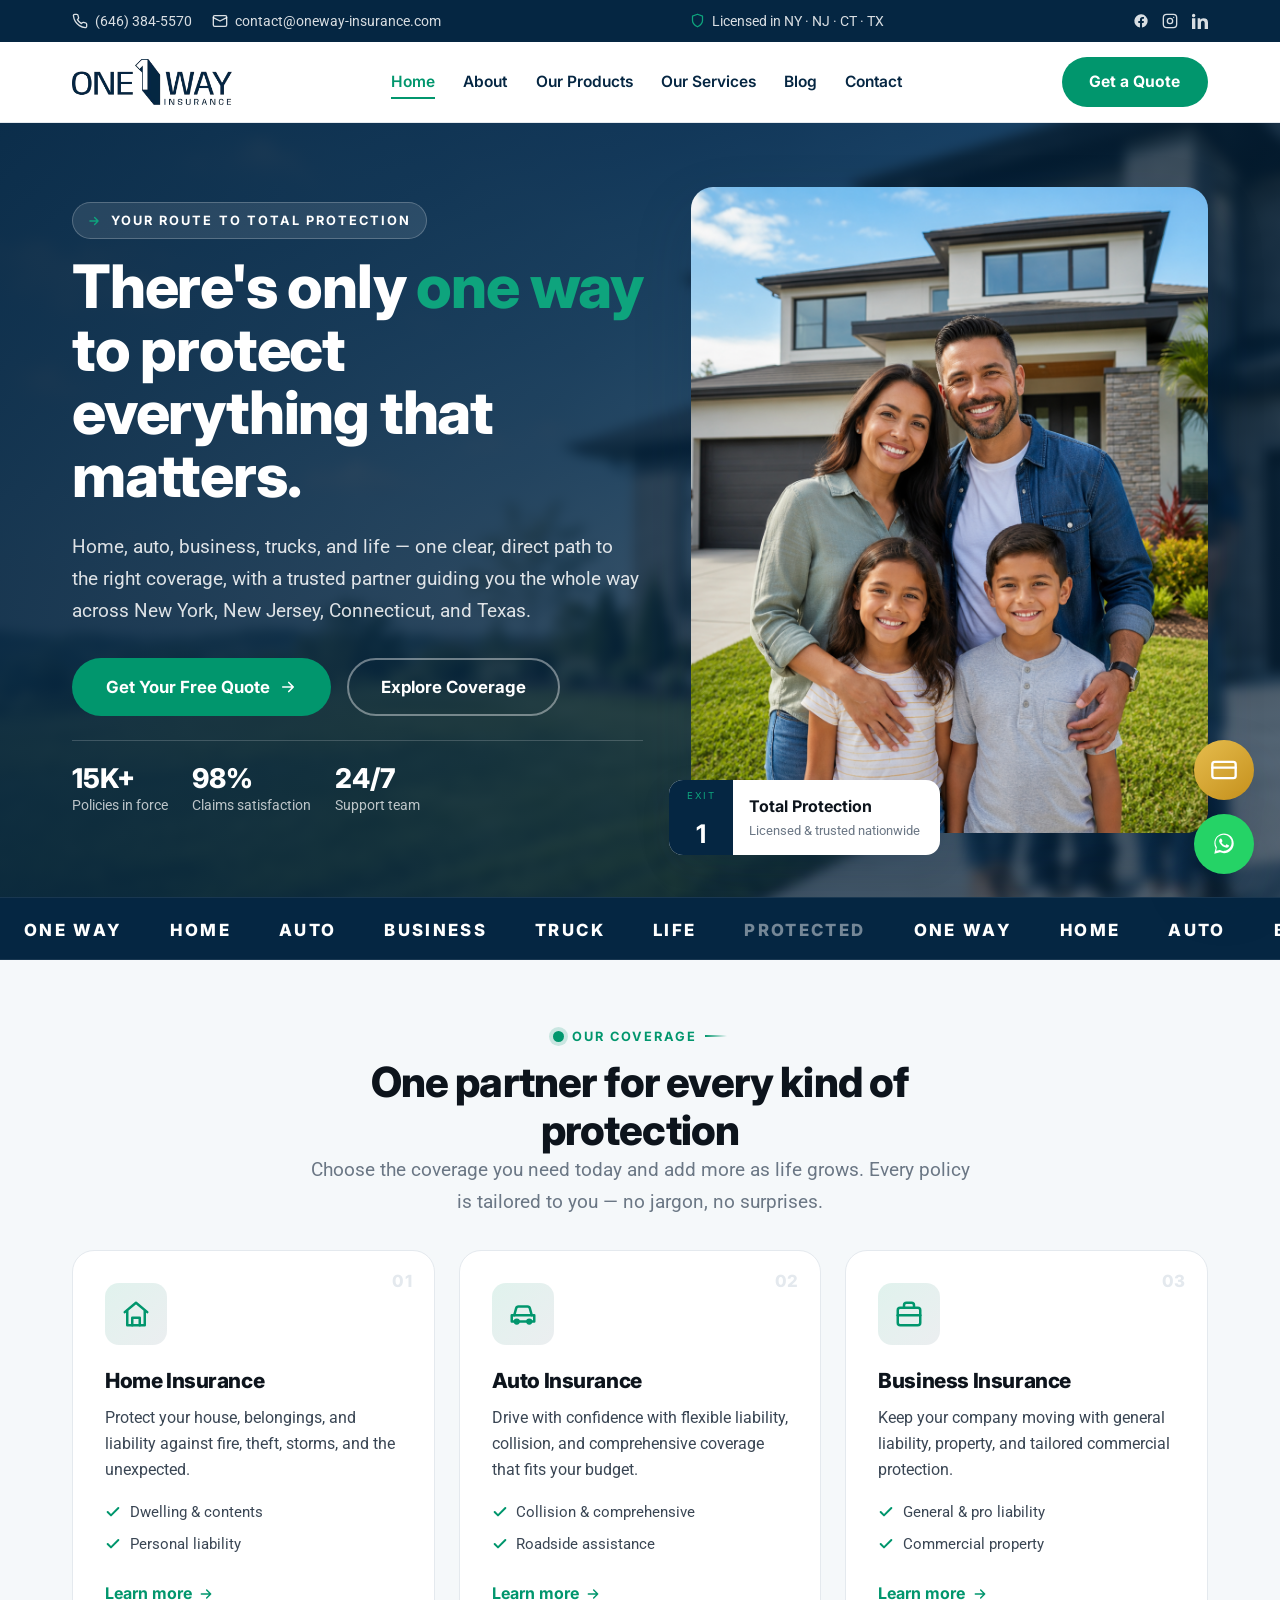
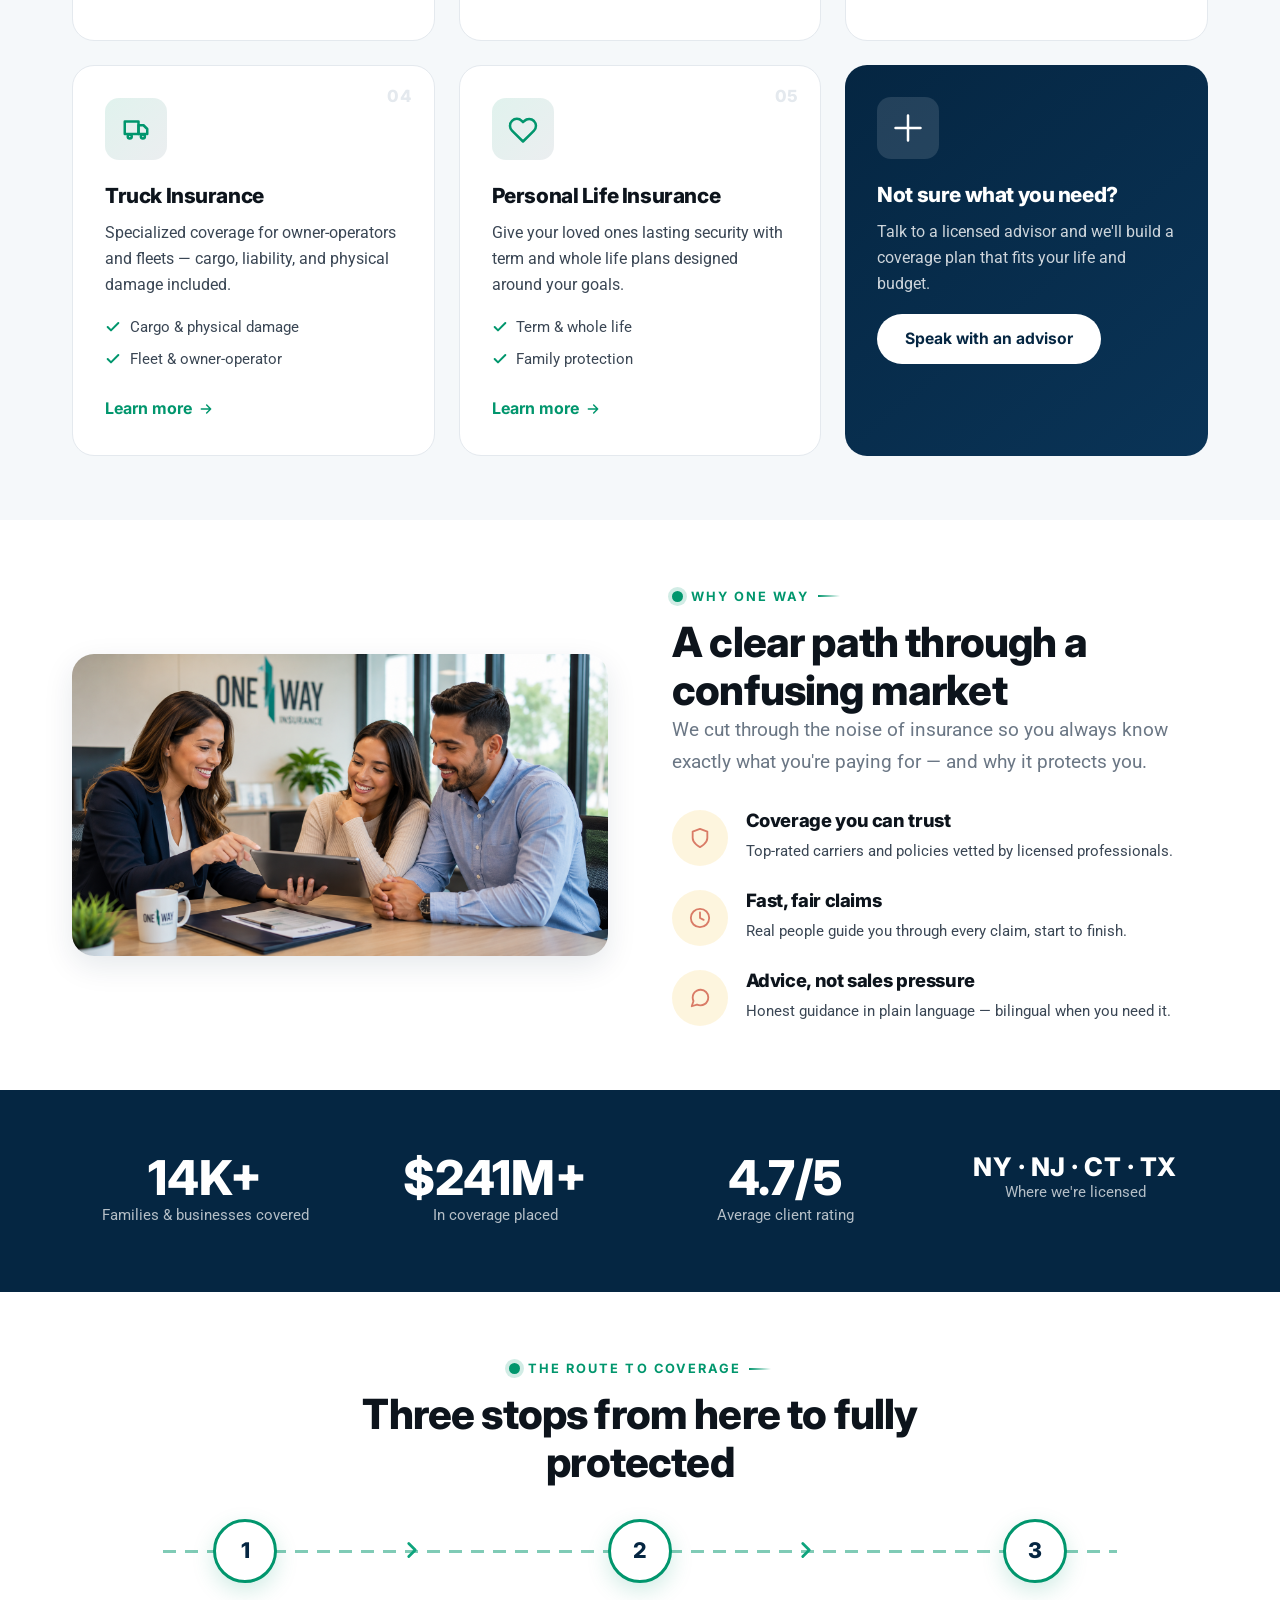
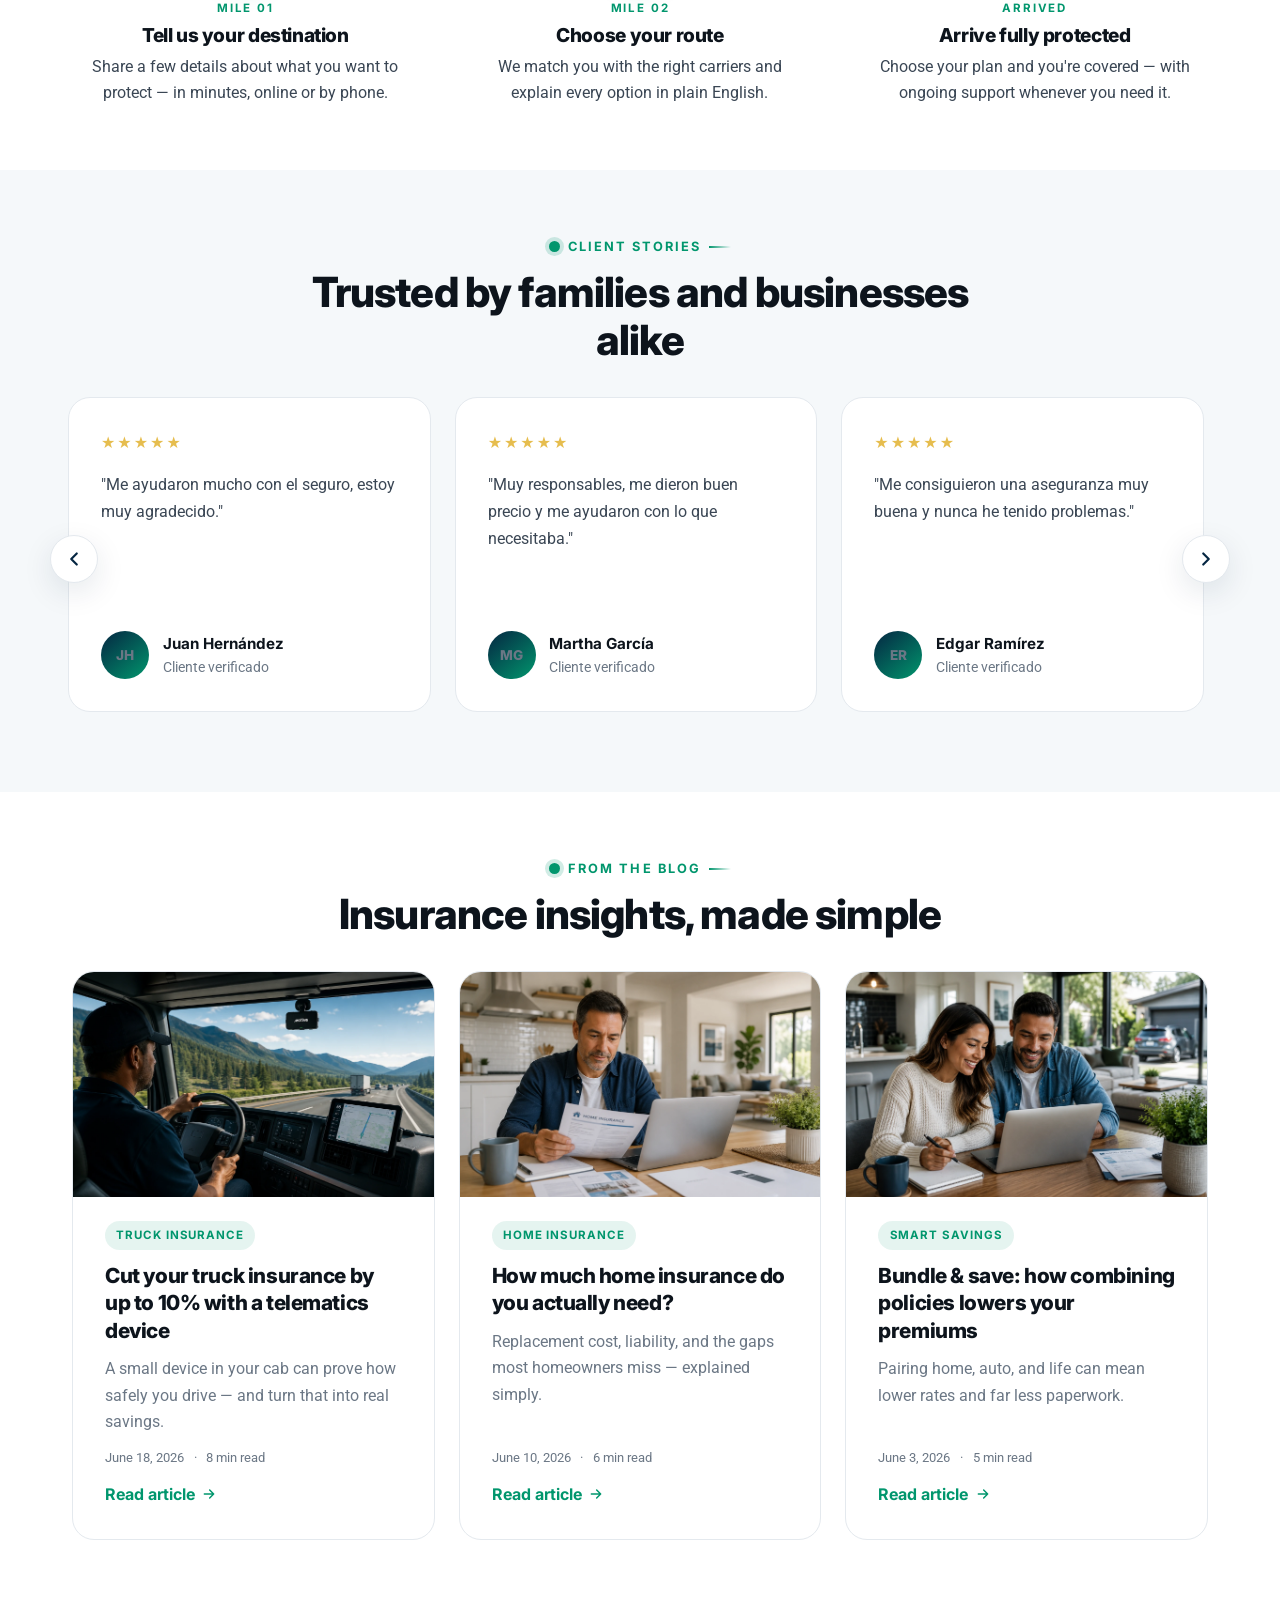
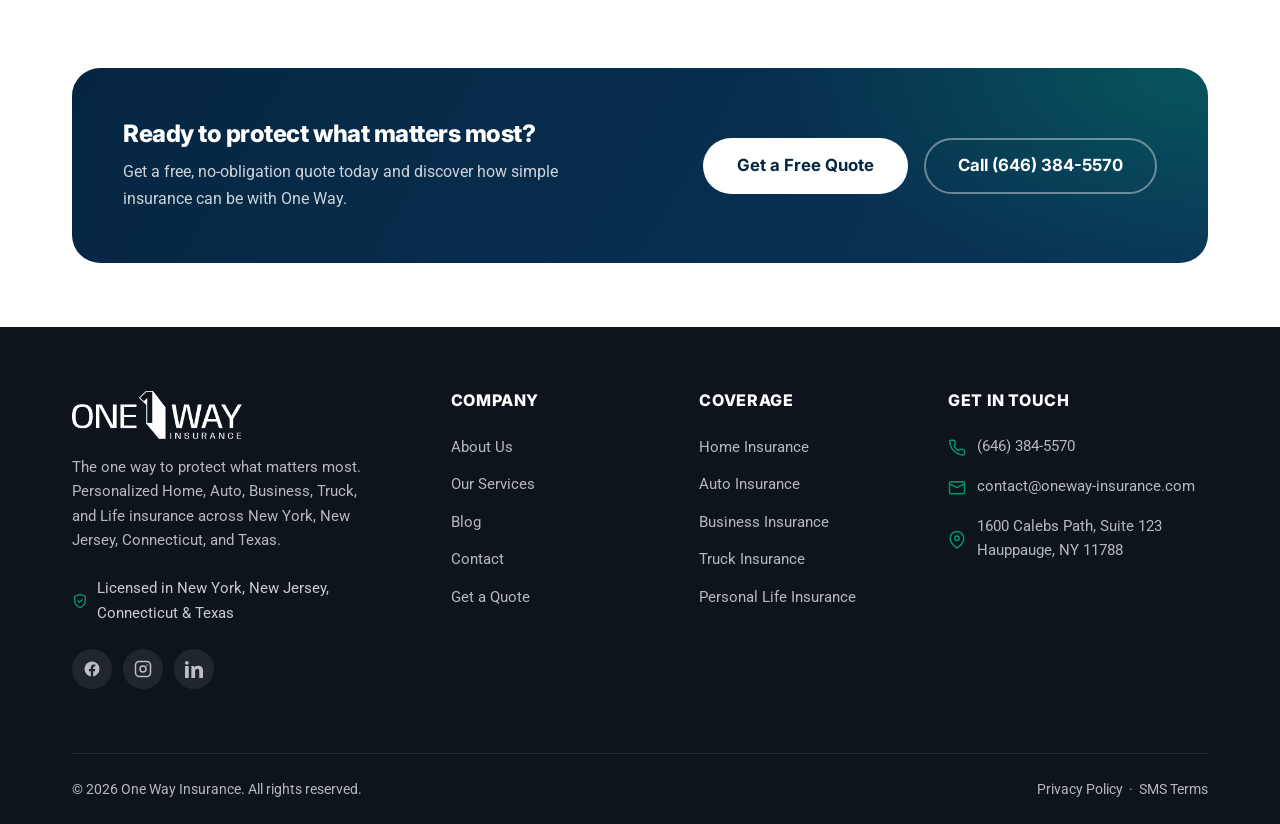
==== index.html @ 3135fb24 "Actualización página principal" ====
<!DOCTYPE html>
<html lang="en">
<head>
  <meta charset="UTF-8" />
  <meta name="viewport" content="width=device-width, initial-scale=1.0" />
  <title>One Way Insurance | Home, Auto, Business, Truck &amp; Life Coverage</title>
  <meta name="description" content="One Way Insurance protects what matters most. Personalized Home, Auto, Business, Truck, and Personal Life Insurance across New York, New Jersey, Connecticut, and Texas. Get your free quote today." />
  <meta name="theme-color" content="#052642" />
  <link rel="canonical" href="https://www.oneway-insurance.com/" />

  <!-- Open Graph -->
  <meta property="og:type" content="website" />
  <meta property="og:title" content="One Way Insurance | Protect What Matters" />
  <meta property="og:description" content="Personalized Home, Auto, Business, Truck, and Personal Life Insurance across New York, New Jersey, Connecticut, and Texas." />
  <meta property="og:image" content="assets/images/og-image.webp" />

  <!-- Favicons -->
  <link rel="icon" href="assets/logos/favicon.ico" sizes="any" />
  <link rel="icon" type="image/png" href="assets/logos/favicon-512.png" />
  <link rel="apple-touch-icon" href="assets/logos/apple-touch-icon.png" />

  <!-- Fonts: Inter (headings) + Roboto (body) per brand manual -->
  <link rel="preconnect" href="https://fonts.googleapis.com" />
  <link rel="preconnect" href="https://fonts.gstatic.com" crossorigin />
  <link href="https://fonts.googleapis.com/css2?family=Inter:wght@400;600;700;800&family=Roboto:wght@400;500;700&display=swap" rel="stylesheet" />

  <link rel="stylesheet" href="css/style.css" />
</head>
<body>
  <a class="skip-link" href="#main">Skip to content</a>

  <!-- ===================== TOP BAR ===================== -->
  <div class="topbar">
    <div class="container topbar__inner">
      <div class="topbar__contact">
        <a href="tel:+16463845570">
          <svg width="16" height="16" viewBox="0 0 24 24" fill="none" stroke="currentColor" stroke-width="2" stroke-linecap="round" stroke-linejoin="round"><path d="M22 16.92v3a2 2 0 0 1-2.18 2 19.79 19.79 0 0 1-8.63-3.07 19.5 19.5 0 0 1-6-6 19.79 19.79 0 0 1-3.07-8.67A2 2 0 0 1 4.11 2h3a2 2 0 0 1 2 1.72c.13.96.36 1.9.7 2.81a2 2 0 0 1-.45 2.11L8.09 9.91a16 16 0 0 0 6 6l1.27-1.27a2 2 0 0 1 2.11-.45c.91.34 1.85.57 2.81.7A2 2 0 0 1 22 16.92z"/></svg>
          (646) 384-5570
        </a>
        <a href="mailto:contact@oneway-insurance.com">
          <svg width="16" height="16" viewBox="0 0 24 24" fill="none" stroke="currentColor" stroke-width="2" stroke-linecap="round" stroke-linejoin="round"><rect x="2" y="4" width="20" height="16" rx="2"/><path d="m22 7-10 5L2 7"/></svg>
          contact@oneway-insurance.com
        </a>
      </div>
      <span class="topbar__states"><svg width="15" height="15" viewBox="0 0 24 24" fill="none" stroke="currentColor" stroke-width="2" stroke-linecap="round" stroke-linejoin="round"><path d="M12 22s8-4 8-10V5l-8-3-8 3v7c0 6 8 10 8 10z"/></svg> Licensed in NY · NJ · CT · TX</span>
        <div class="topbar__social" aria-label="Social media">
        <a href="#" aria-label="Facebook"><svg width="16" height="16" viewBox="0 0 24 24" fill="currentColor"><path d="M22 12a10 10 0 1 0-11.56 9.88v-6.99H7.9V12h2.54V9.8c0-2.5 1.49-3.89 3.78-3.89 1.09 0 2.24.2 2.24.2v2.46h-1.26c-1.24 0-1.63.77-1.63 1.56V12h2.78l-.44 2.89h-2.34v6.99A10 10 0 0 0 22 12z"/></svg></a>
        <a href="#" aria-label="Instagram"><svg width="16" height="16" viewBox="0 0 24 24" fill="none" stroke="currentColor" stroke-width="2"><rect x="2" y="2" width="20" height="20" rx="5"/><circle cx="12" cy="12" r="4"/><circle cx="17.5" cy="6.5" r="1" fill="currentColor" stroke="none"/></svg></a>
        <a href="#" aria-label="LinkedIn"><svg width="16" height="16" viewBox="0 0 24 24" fill="currentColor"><path d="M4.98 3.5A2.5 2.5 0 1 1 0 3.5a2.5 2.5 0 0 1 4.98 0zM0 8h5v16H0V8zm7.5 0h4.78v2.2h.07c.67-1.2 2.3-2.46 4.73-2.46C22 7.74 24 10 24 14.1V24h-5v-8.9c0-2.12-.76-3.57-2.66-3.57-1.45 0-2.31.97-2.69 1.91-.14.34-.17.81-.17 1.28V24h-5V8z"/></svg></a>
      </div>
    </div>
  </div>

  <!-- ===================== HEADER ====================== -->
  <header class="site-header">
    <nav class="container nav" aria-label="Main navigation">
      <a href="index.html" class="brand" aria-label="One Way Insurance — Home">
        <img src="assets/logos/logo.webp" alt="One Way Insurance" width="160" height="46" />
      </a>

      <ul class="nav__menu" id="primary-menu">
        <li><a class="nav__link" href="index.html">Home</a></li>
        <li><a class="nav__link" href="about.html">About</a></li>
        <li><a class="nav__link" href="products.html">Our Products</a></li>
        <li><a class="nav__link" href="services.html">Our Services</a></li>
        <li><a class="nav__link" href="blog.html">Blog</a></li>
        <li><a class="nav__link" href="contact.html">Contact</a></li>
        <li><a class="btn btn--primary" href="contact.html">Get a Quote</a></li>
      </ul>

      <div class="nav__actions">
        <a class="btn btn--primary" href="contact.html">Get a Quote</a>
        <button class="nav-toggle" type="button" aria-label="Open menu" aria-expanded="false" aria-controls="primary-menu">
          <span></span><span></span><span></span>
        </button>
      </div>
    </nav>
  </header>
  <div class="nav-backdrop" hidden></div>

  <main id="main">
    <!-- ===================== HERO ===================== -->
    <section class="hero">
      <div class="container hero__inner">
        <div class="hero__content" data-reveal>
          <span class="routemark">
            <svg width="14" height="14" viewBox="0 0 24 24" fill="none" stroke="currentColor" stroke-width="2.4" stroke-linecap="round" stroke-linejoin="round"><path d="M5 12h14M13 6l6 6-6 6"/></svg>
            Your route to total protection
          </span>
          <h1 class="display hero__title">There's only <span class="text-accent">one way</span> to protect everything that matters.</h1>
          <p class="lead hero__text">Home, auto, business, trucks, and life — one clear, direct path to the right coverage, with a trusted partner guiding you the whole way across New York, New Jersey, Connecticut, and Texas.</p>
          <div class="btn-row">
            <a class="btn btn--primary btn--lg" href="contact.html">Get Your Free Quote
              <svg class="arrow" width="18" height="18" viewBox="0 0 24 24" fill="none" stroke="currentColor" stroke-width="2.2" stroke-linecap="round" stroke-linejoin="round"><path d="M5 12h14M13 6l6 6-6 6"/></svg>
            </a>
            <a class="btn btn--outline-light btn--lg" href="products.html">Explore Coverage</a>
          </div>

          <div class="hero__trust">
            <div class="hero__stat"><strong>15K+</strong><span>Policies in force</span></div>
            <div class="hero__stat"><strong>98%</strong><span>Claims satisfaction</span></div>
            <div class="hero__stat"><strong>24/7</strong><span>Support team</span></div>
          </div>
        </div>

        <div class="hero__media" data-reveal data-reveal-delay="2">
          <img src="assets/images/hero-home.webp" alt="A protected family enjoying peace of mind with One Way Insurance" width="1000" height="1250" />
          <div class="hero__signpost">
            <div class="exit"><small>EXIT</small><b>1</b></div>
            <div class="dest"><strong>Total Protection</strong><span>Licensed &amp; trusted nationwide</span></div>
          </div>
        </div>
      </div>
    </section>

    <!-- ===================== DIRECTIONAL ROUTE STRIP ===================== -->
    <section class="routestrip" aria-label="Coverage offered">
      <div class="routestrip__track">
        <span class="routestrip__item">
          <span class="sep"><svg width="16" height="16" viewBox="0 0 24 24" fill="none" stroke="currentColor" stroke-width="2.6" stroke-linecap="round" stroke-linejoin="round"><path d="M5 12h14M13 6l6 6-6 6"/></svg></span> One Way
          <span class="sep"><svg width="16" height="16" viewBox="0 0 24 24" fill="none" stroke="currentColor" stroke-width="2.6" stroke-linecap="round" stroke-linejoin="round"><path d="M5 12h14M13 6l6 6-6 6"/></svg></span> Home
          <span class="sep"><svg width="16" height="16" viewBox="0 0 24 24" fill="none" stroke="currentColor" stroke-width="2.6" stroke-linecap="round" stroke-linejoin="round"><path d="M5 12h14M13 6l6 6-6 6"/></svg></span> Auto
          <span class="sep"><svg width="16" height="16" viewBox="0 0 24 24" fill="none" stroke="currentColor" stroke-width="2.6" stroke-linecap="round" stroke-linejoin="round"><path d="M5 12h14M13 6l6 6-6 6"/></svg></span> Business
          <span class="sep"><svg width="16" height="16" viewBox="0 0 24 24" fill="none" stroke="currentColor" stroke-width="2.6" stroke-linecap="round" stroke-linejoin="round"><path d="M5 12h14M13 6l6 6-6 6"/></svg></span> Truck
          <span class="sep"><svg width="16" height="16" viewBox="0 0 24 24" fill="none" stroke="currentColor" stroke-width="2.6" stroke-linecap="round" stroke-linejoin="round"><path d="M5 12h14M13 6l6 6-6 6"/></svg></span> Life
          <span class="sep"><svg width="16" height="16" viewBox="0 0 24 24" fill="none" stroke="currentColor" stroke-width="2.6" stroke-linecap="round" stroke-linejoin="round"><path d="M5 12h14M13 6l6 6-6 6"/></svg></span> <span class="muted">Protected</span>
        </span>
        <span class="routestrip__item" aria-hidden="true">
          <span class="sep"><svg width="16" height="16" viewBox="0 0 24 24" fill="none" stroke="currentColor" stroke-width="2.6" stroke-linecap="round" stroke-linejoin="round"><path d="M5 12h14M13 6l6 6-6 6"/></svg></span> One Way
          <span class="sep"><svg width="16" height="16" viewBox="0 0 24 24" fill="none" stroke="currentColor" stroke-width="2.6" stroke-linecap="round" stroke-linejoin="round"><path d="M5 12h14M13 6l6 6-6 6"/></svg></span> Home
          <span class="sep"><svg width="16" height="16" viewBox="0 0 24 24" fill="none" stroke="currentColor" stroke-width="2.6" stroke-linecap="round" stroke-linejoin="round"><path d="M5 12h14M13 6l6 6-6 6"/></svg></span> Auto
          <span class="sep"><svg width="16" height="16" viewBox="0 0 24 24" fill="none" stroke="currentColor" stroke-width="2.6" stroke-linecap="round" stroke-linejoin="round"><path d="M5 12h14M13 6l6 6-6 6"/></svg></span> Business
          <span class="sep"><svg width="16" height="16" viewBox="0 0 24 24" fill="none" stroke="currentColor" stroke-width="2.6" stroke-linecap="round" stroke-linejoin="round"><path d="M5 12h14M13 6l6 6-6 6"/></svg></span> Truck
          <span class="sep"><svg width="16" height="16" viewBox="0 0 24 24" fill="none" stroke="currentColor" stroke-width="2.6" stroke-linecap="round" stroke-linejoin="round"><path d="M5 12h14M13 6l6 6-6 6"/></svg></span> Life
          <span class="sep"><svg width="16" height="16" viewBox="0 0 24 24" fill="none" stroke="currentColor" stroke-width="2.6" stroke-linecap="round" stroke-linejoin="round"><path d="M5 12h14M13 6l6 6-6 6"/></svg></span> <span class="muted">Protected</span>
        </span>
      </div>
    </section>

    <!-- ===================== PRODUCTS ===================== -->
    <section class="section section--surface" id="products">
      <div class="container">
        <div class="section-head" data-reveal>
          <span class="eyebrow">Our Coverage</span>
          <h2 class="h-section">One partner for every kind of protection</h2>
          <p class="lead">Choose the coverage you need today and add more as life grows. Every policy is tailored to you — no jargon, no surprises.</p>
        </div>

        <div class="grid grid-3">
          <!-- Home -->
          <article class="card product-card" data-reveal>
            <span class="card__icon">
              <svg width="30" height="30" viewBox="0 0 24 24" fill="none" stroke="currentColor" stroke-width="2" stroke-linecap="round" stroke-linejoin="round"><path d="M3 10.5 12 3l9 7.5"/><path d="M5 9.5V21h14V9.5"/><path d="M9 21v-6h6v6"/></svg>
            </span>
            <h3>Home Insurance</h3>
            <p>Protect your house, belongings, and liability against fire, theft, storms, and the unexpected.</p>
            <ul class="card__list">
              <li><svg width="16" height="16" viewBox="0 0 24 24" fill="none" stroke="currentColor" stroke-width="3" stroke-linecap="round" stroke-linejoin="round"><path d="M20 6 9 17l-5-5"/></svg> Dwelling &amp; contents</li>
              <li><svg width="16" height="16" viewBox="0 0 24 24" fill="none" stroke="currentColor" stroke-width="3" stroke-linecap="round" stroke-linejoin="round"><path d="M20 6 9 17l-5-5"/></svg> Personal liability</li>
            </ul>
            <a class="link-arrow" href="products.html#home">Learn more <svg class="arrow" width="16" height="16" viewBox="0 0 24 24" fill="none" stroke="currentColor" stroke-width="2.2" stroke-linecap="round" stroke-linejoin="round"><path d="M5 12h14M13 6l6 6-6 6"/></svg></a>
          </article>

          <!-- Auto -->
          <article class="card product-card" data-reveal data-reveal-delay="1">
            <span class="card__icon">
              <svg width="30" height="30" viewBox="0 0 24 24" fill="none" stroke="currentColor" stroke-width="2" stroke-linecap="round" stroke-linejoin="round"><path d="M5 13 6.5 7.5A2 2 0 0 1 8.4 6h7.2a2 2 0 0 1 1.9 1.5L19 13"/><path d="M3 13h18v5H3z"/><circle cx="7" cy="18" r="1.5"/><circle cx="17" cy="18" r="1.5"/></svg>
            </span>
            <h3>Auto Insurance</h3>
            <p>Drive with confidence with flexible liability, collision, and comprehensive coverage that fits your budget.</p>
            <ul class="card__list">
              <li><svg width="16" height="16" viewBox="0 0 24 24" fill="none" stroke="currentColor" stroke-width="3" stroke-linecap="round" stroke-linejoin="round"><path d="M20 6 9 17l-5-5"/></svg> Collision &amp; comprehensive</li>
              <li><svg width="16" height="16" viewBox="0 0 24 24" fill="none" stroke="currentColor" stroke-width="3" stroke-linecap="round" stroke-linejoin="round"><path d="M20 6 9 17l-5-5"/></svg> Roadside assistance</li>
            </ul>
            <a class="link-arrow" href="products.html#auto">Learn more <svg class="arrow" width="16" height="16" viewBox="0 0 24 24" fill="none" stroke="currentColor" stroke-width="2.2" stroke-linecap="round" stroke-linejoin="round"><path d="M5 12h14M13 6l6 6-6 6"/></svg></a>
          </article>

          <!-- Business -->
          <article class="card product-card" data-reveal data-reveal-delay="2">
            <span class="card__icon">
              <svg width="30" height="30" viewBox="0 0 24 24" fill="none" stroke="currentColor" stroke-width="2" stroke-linecap="round" stroke-linejoin="round"><rect x="3" y="7" width="18" height="14" rx="2"/><path d="M8 7V5a2 2 0 0 1 2-2h4a2 2 0 0 1 2 2v2"/><path d="M3 13h18"/></svg>
            </span>
            <h3>Business Insurance</h3>
            <p>Keep your company moving with general liability, property, and tailored commercial protection.</p>
            <ul class="card__list">
              <li><svg width="16" height="16" viewBox="0 0 24 24" fill="none" stroke="currentColor" stroke-width="3" stroke-linecap="round" stroke-linejoin="round"><path d="M20 6 9 17l-5-5"/></svg> General &amp; pro liability</li>
              <li><svg width="16" height="16" viewBox="0 0 24 24" fill="none" stroke="currentColor" stroke-width="3" stroke-linecap="round" stroke-linejoin="round"><path d="M20 6 9 17l-5-5"/></svg> Commercial property</li>
            </ul>
            <a class="link-arrow" href="products.html#business">Learn more <svg class="arrow" width="16" height="16" viewBox="0 0 24 24" fill="none" stroke="currentColor" stroke-width="2.2" stroke-linecap="round" stroke-linejoin="round"><path d="M5 12h14M13 6l6 6-6 6"/></svg></a>
          </article>

          <!-- Truck -->
          <article class="card product-card" data-reveal>
            <span class="card__icon">
              <svg width="30" height="30" viewBox="0 0 24 24" fill="none" stroke="currentColor" stroke-width="2" stroke-linecap="round" stroke-linejoin="round"><path d="M3 6h11v10H3z"/><path d="M14 9h4l3 3v4h-7z"/><circle cx="7" cy="18" r="1.6"/><circle cx="17.5" cy="18" r="1.6"/></svg>
            </span>
            <h3>Truck Insurance</h3>
            <p>Specialized coverage for owner-operators and fleets — cargo, liability, and physical damage included.</p>
            <ul class="card__list">
              <li><svg width="16" height="16" viewBox="0 0 24 24" fill="none" stroke="currentColor" stroke-width="3" stroke-linecap="round" stroke-linejoin="round"><path d="M20 6 9 17l-5-5"/></svg> Cargo &amp; physical damage</li>
              <li><svg width="16" height="16" viewBox="0 0 24 24" fill="none" stroke="currentColor" stroke-width="3" stroke-linecap="round" stroke-linejoin="round"><path d="M20 6 9 17l-5-5"/></svg> Fleet &amp; owner-operator</li>
            </ul>
            <a class="link-arrow" href="products.html#truck">Learn more <svg class="arrow" width="16" height="16" viewBox="0 0 24 24" fill="none" stroke="currentColor" stroke-width="2.2" stroke-linecap="round" stroke-linejoin="round"><path d="M5 12h14M13 6l6 6-6 6"/></svg></a>
          </article>

          <!-- Life -->
          <article class="card product-card" data-reveal data-reveal-delay="1">
            <span class="card__icon">
              <svg width="30" height="30" viewBox="0 0 24 24" fill="none" stroke="currentColor" stroke-width="2" stroke-linecap="round" stroke-linejoin="round"><path d="M20.8 5.6a5.5 5.5 0 0 0-7.8 0L12 6.5l-1-1a5.5 5.5 0 0 0-7.8 7.8l1 1L12 22l7.8-7.7 1-1a5.5 5.5 0 0 0 0-7.7z"/></svg>
            </span>
            <h3>Personal Life Insurance</h3>
            <p>Give your loved ones lasting security with term and whole life plans designed around your goals.</p>
            <ul class="card__list">
              <li><svg width="16" height="16" viewBox="0 0 24 24" fill="none" stroke="currentColor" stroke-width="3" stroke-linecap="round" stroke-linejoin="round"><path d="M20 6 9 17l-5-5"/></svg> Term &amp; whole life</li>
              <li><svg width="16" height="16" viewBox="0 0 24 24" fill="none" stroke="currentColor" stroke-width="3" stroke-linecap="round" stroke-linejoin="round"><path d="M20 6 9 17l-5-5"/></svg> Family protection</li>
            </ul>
            <a class="link-arrow" href="products.html#life">Learn more <svg class="arrow" width="16" height="16" viewBox="0 0 24 24" fill="none" stroke="currentColor" stroke-width="2.2" stroke-linecap="round" stroke-linejoin="round"><path d="M5 12h14M13 6l6 6-6 6"/></svg></a>
          </article>

          <!-- CTA card -->
          <article class="card product-card is-cta" data-reveal data-reveal-delay="2" style="background:linear-gradient(140deg,var(--c-prussian),var(--c-prussian-700));border:none;color:#fff;">
            <span class="card__icon" style="background:rgba(255,255,255,.12);color:#fff;">
              <svg width="30" height="30" viewBox="0 0 24 24" fill="none" stroke="currentColor" stroke-width="2" stroke-linecap="round" stroke-linejoin="round"><path d="M12 2v20M2 12h20"/></svg>
            </span>
            <h3 style="color:#fff;">Not sure what you need?</h3>
            <p style="color:rgba(255,255,255,.8);">Talk to a licensed advisor and we'll build a coverage plan that fits your life and budget.</p>
            <a class="btn btn--sun" href="contact.html">Speak with an advisor</a>
          </article>
        </div>
      </div>
    </section>

    <!-- ===================== WHY CHOOSE US ===================== -->
    <section class="section">
      <div class="container">
        <div class="media-text">
          <div class="media-text__media" data-reveal>
            <img src="assets/images/about-values.webp" alt="One Way Insurance advisor helping a client" width="1100" height="850" />
          </div>
          <div class="media-text__content" data-reveal data-reveal-delay="1">
            <span class="eyebrow">Why One Way</span>
            <h2 class="h-section">A clear path through a confusing market</h2>
            <p class="lead" style="margin-bottom:2rem;">We cut through the noise of insurance so you always know exactly what you're paying for — and why it protects you.</p>

            <div class="value-list">
              <div class="feature">
                <span class="icon-circle"><svg width="22" height="22" viewBox="0 0 24 24" fill="none" stroke="currentColor" stroke-width="2" stroke-linecap="round" stroke-linejoin="round"><path d="M12 22s8-4 8-10V5l-8-3-8 3v7c0 6 8 10 8 10z"/></svg></span>
                <div><h3>Coverage you can trust</h3><p>Top-rated carriers and policies vetted by licensed professionals.</p></div>
              </div>
              <div class="feature">
                <span class="icon-circle"><svg width="22" height="22" viewBox="0 0 24 24" fill="none" stroke="currentColor" stroke-width="2" stroke-linecap="round" stroke-linejoin="round"><circle cx="12" cy="12" r="10"/><path d="M12 6v6l4 2"/></svg></span>
                <div><h3>Fast, fair claims</h3><p>Real people guide you through every claim, start to finish.</p></div>
              </div>
              <div class="feature">
                <span class="icon-circle"><svg width="22" height="22" viewBox="0 0 24 24" fill="none" stroke="currentColor" stroke-width="2" stroke-linecap="round" stroke-linejoin="round"><path d="M21 11.5a8.38 8.38 0 0 1-.9 3.8 8.5 8.5 0 0 1-7.6 4.7 8.38 8.38 0 0 1-3.8-.9L3 21l1.9-5.7a8.38 8.38 0 0 1-.9-3.8 8.5 8.5 0 0 1 4.7-7.6 8.38 8.38 0 0 1 3.8-.9h.5a8.48 8.48 0 0 1 8 8v.5z"/></svg></span>
                <div><h3>Advice, not sales pressure</h3><p>Honest guidance in plain language — bilingual when you need it.</p></div>
              </div>
            </div>
          </div>
        </div>
      </div>
    </section>

    <!-- ===================== STATS ===================== -->
    <section class="section section--ink">
      <div class="container">
        <div class="grid grid-4">
          <div class="stat-block" data-reveal><strong>15K+</strong><span>Families &amp; businesses covered</span></div>
          <div class="stat-block" data-reveal data-reveal-delay="1"><strong>$250M+</strong><span>In coverage placed</span></div>
          <div class="stat-block" data-reveal data-reveal-delay="2"><strong>4.9/5</strong><span>Average client rating</span></div>
          <div class="stat-block stat-block--states" data-reveal data-reveal-delay="3"><strong>NY · NJ · CT · TX</strong><span>Where we're licensed</span></div>
        </div>
      </div>
    </section>

    <!-- ===================== PROCESS ===================== -->
    <section class="section">
      <div class="container">
        <div class="section-head" data-reveal>
          <span class="eyebrow">The Route to Coverage</span>
          <h2 class="h-section">Three stops from here to fully protected</h2>
        </div>
        <div class="route" data-reveal>
          <div class="route__stop">
            <span class="route__node">1</span>
            <span class="route__mile">Mile 01</span>
            <h3>Tell us your destination</h3>
            <p>Share a few details about what you want to protect — in minutes, online or by phone.</p>
            <span class="route__chevron"><svg width="26" height="26" viewBox="0 0 24 24" fill="none" stroke="currentColor" stroke-width="2.6" stroke-linecap="round" stroke-linejoin="round"><path d="m9 6 6 6-6 6"/></svg></span>
          </div>
          <div class="route__stop">
            <span class="route__node">2</span>
            <span class="route__mile">Mile 02</span>
            <h3>Choose your route</h3>
            <p>We match you with the right carriers and explain every option in plain English.</p>
            <span class="route__chevron"><svg width="26" height="26" viewBox="0 0 24 24" fill="none" stroke="currentColor" stroke-width="2.6" stroke-linecap="round" stroke-linejoin="round"><path d="m9 6 6 6-6 6"/></svg></span>
          </div>
          <div class="route__stop">
            <span class="route__node">3</span>
            <span class="route__mile">Arrived</span>
            <h3>Arrive fully protected</h3>
            <p>Choose your plan and you're covered — with ongoing support whenever you need it.</p>
            <span class="route__chevron"><svg width="26" height="26" viewBox="0 0 24 24" fill="none" stroke="currentColor" stroke-width="2.6" stroke-linecap="round" stroke-linejoin="round"><path d="m9 6 6 6-6 6"/></svg></span>
          </div>
        </div>
      </div>
    </section>

    <!-- ===================== TESTIMONIALS ===================== -->
    <section class="section section--surface">
      <div class="container">
        <div class="section-head" data-reveal>
          <span class="eyebrow">Client Stories</span>
          <h2 class="h-section">Trusted by families and businesses alike</h2>
        </div>
        <div class="carousel" data-reveal>
          <button class="carousel__btn carousel__btn--prev" type="button" aria-label="Previous testimonials">
            <svg width="22" height="22" viewBox="0 0 24 24" fill="none" stroke="currentColor" stroke-width="2.4" stroke-linecap="round" stroke-linejoin="round"><path d="m15 18-6-6 6-6"/></svg>
          </button>
          <div class="carousel__track" id="testimonial-track">
            <figure class="testimonial">
              <div class="testimonial__stars" aria-label="5 de 5 estrellas">★★★★★</div>
              <p>"Me ayudaron mucho con el seguro, estoy muy agradecido."</p>
              <figcaption class="testimonial__author">
                <span class="testimonial__avatar" aria-hidden="true">JH</span>
                <span><strong>Juan Hernández</strong><span>Cliente verificado</span></span>
              </figcaption>
            </figure>
            <figure class="testimonial">
              <div class="testimonial__stars" aria-label="5 de 5 estrellas">★★★★★</div>
              <p>"Muy responsables, me dieron buen precio y me ayudaron con lo que necesitaba."</p>
              <figcaption class="testimonial__author">
                <span class="testimonial__avatar" aria-hidden="true">MG</span>
                <span><strong>Martha García</strong><span>Cliente verificado</span></span>
              </figcaption>
            </figure>
            <figure class="testimonial">
              <div class="testimonial__stars" aria-label="5 de 5 estrellas">★★★★★</div>
              <p>"Me consiguieron una aseguranza muy buena y nunca he tenido problemas."</p>
              <figcaption class="testimonial__author">
                <span class="testimonial__avatar" aria-hidden="true">ER</span>
                <span><strong>Edgar Ramírez</strong><span>Cliente verificado</span></span>
              </figcaption>
            </figure>
            <figure class="testimonial">
              <div class="testimonial__stars" aria-label="5 de 5 estrellas">★★★★★</div>
              <p>"Lo atienden muy bien a uno y le explican lo que uno no entiende. Ahora tengo asegurados mis trocas y mi casa también con ellos."</p>
              <figcaption class="testimonial__author">
                <span class="testimonial__avatar" aria-hidden="true">EC</span>
                <span><strong>Eduardo Cruz</strong><span>Cliente verificado</span></span>
              </figcaption>
            </figure>
            <figure class="testimonial">
              <div class="testimonial__stars" aria-label="5 de 5 estrellas">★★★★★</div>
              <p>"Estaba comprando una casa y me pidieron un seguro. Me los recomendaron, rápido me dieron el precio y pudimos dejar todo listo con los papeles. Ya tengo la casa y con seguro."</p>
              <figcaption class="testimonial__author">
                <span class="testimonial__avatar" aria-hidden="true">MR</span>
                <span><strong>Marco Rivera</strong><span>Cliente verificado</span></span>
              </figcaption>
            </figure>
            <figure class="testimonial">
              <div class="testimonial__stars" aria-label="5 de 5 estrellas">★★★★★</div>
              <p>"Tengo mis camiones y aquí me ayudaron a empezar a trabajar con lo que pedían del DOT y el seguro. Ya puedo trabajar."</p>
              <figcaption class="testimonial__author">
                <span class="testimonial__avatar" aria-hidden="true">FT</span>
                <span><strong>Felipe Torres</strong><span>Cliente verificado</span></span>
              </figcaption>
            </figure>
            <figure class="testimonial">
              <div class="testimonial__stars" aria-label="5 de 5 estrellas">★★★★★</div>
              <p>"Excelente."</p>
              <figcaption class="testimonial__author">
                <span class="testimonial__avatar" aria-hidden="true">AJ</span>
                <span><strong>Alberto Jiménez</strong><span>Cliente verificado</span></span>
              </figcaption>
            </figure>
            <figure class="testimonial">
              <div class="testimonial__stars" aria-label="5 de 5 estrellas">★★★★★</div>
              <p>"Muy buenos, los recomiendo."</p>
              <figcaption class="testimonial__author">
                <span class="testimonial__avatar" aria-hidden="true">GM</span>
                <span><strong>Gerardo Medina</strong><span>Cliente verificado</span></span>
              </figcaption>
            </figure>
          </div>
          <button class="carousel__btn carousel__btn--next" type="button" aria-label="Next testimonials">
            <svg width="22" height="22" viewBox="0 0 24 24" fill="none" stroke="currentColor" stroke-width="2.4" stroke-linecap="round" stroke-linejoin="round"><path d="m9 18 6-6-6-6"/></svg>
          </button>
        </div>
      </div>
    </section>

    <!-- ===================== BLOG PREVIEW ===================== -->
    <section class="section">
      <div class="container">
        <div class="section-head" data-reveal>
          <span class="eyebrow">From the Blog</span>
          <h2 class="h-section">Insurance insights, made simple</h2>
        </div>
        <div class="grid grid-3">
          <article class="card article-card" data-reveal>
            <a class="article-card__media" href="article-truck-telematics.html"><img src="assets/images/blog-truck-telematics.webp" alt="Telematics device in a commercial truck" width="1200" height="800" loading="lazy" decoding="async" /></a>
            <div class="article-card__body">
              <span class="tag">Truck Insurance</span>
              <h3><a href="article-truck-telematics.html">Cut your truck insurance by up to 10% with a telematics device</a></h3>
              <p>A small device in your cab can prove how safely you drive — and turn that into real savings.</p>
              <div class="article-card__meta"><span>June 18, 2026</span><span>·</span><span>8 min read</span></div>
              <a class="link-arrow" href="article-truck-telematics.html">Read article <svg class="arrow" width="16" height="16" viewBox="0 0 24 24" fill="none" stroke="currentColor" stroke-width="2.2" stroke-linecap="round" stroke-linejoin="round"><path d="M5 12h14M13 6l6 6-6 6"/></svg></a>
            </div>
          </article>
          <article class="card article-card" data-reveal data-reveal-delay="1">
            <a class="article-card__media" href="article-home-coverage.html"><img src="assets/images/blog-home-coverage.webp" alt="Homeowner reviewing insurance documents" width="1200" height="800" loading="lazy" decoding="async" /></a>
            <div class="article-card__body">
              <span class="tag">Home Insurance</span>
              <h3><a href="article-home-coverage.html">How much home insurance do you actually need?</a></h3>
              <p>Replacement cost, liability, and the gaps most homeowners miss — explained simply.</p>
              <div class="article-card__meta"><span>June 10, 2026</span><span>·</span><span>6 min read</span></div>
              <a class="link-arrow" href="article-home-coverage.html">Read article <svg class="arrow" width="16" height="16" viewBox="0 0 24 24" fill="none" stroke="currentColor" stroke-width="2.2" stroke-linecap="round" stroke-linejoin="round"><path d="M5 12h14M13 6l6 6-6 6"/></svg></a>
            </div>
          </article>
          <article class="card article-card" data-reveal data-reveal-delay="2">
            <a class="article-card__media" href="article-bundle-save.html"><img src="assets/images/blog-bundle-save.webp" alt="Couple reviewing their finances together" width="1200" height="800" loading="lazy" decoding="async" /></a>
            <div class="article-card__body">
              <span class="tag">Smart Savings</span>
              <h3><a href="article-bundle-save.html">Bundle &amp; save: how combining policies lowers your premiums</a></h3>
              <p>Pairing home, auto, and life can mean lower rates and far less paperwork.</p>
              <div class="article-card__meta"><span>June 3, 2026</span><span>·</span><span>5 min read</span></div>
              <a class="link-arrow" href="article-bundle-save.html">Read article <svg class="arrow" width="16" height="16" viewBox="0 0 24 24" fill="none" stroke="currentColor" stroke-width="2.2" stroke-linecap="round" stroke-linejoin="round"><path d="M5 12h14M13 6l6 6-6 6"/></svg></a>
            </div>
          </article>
        </div>
      </div>
    </section>

    <!-- ===================== CTA BAND ===================== -->
    <section class="section">
      <div class="container">
        <div class="cta-band" data-reveal>
          <div class="cta-band__inner">
            <div>
              <h2>Ready to protect what matters most?</h2>
              <p>Get a free, no-obligation quote today and discover how simple insurance can be with One Way.</p>
            </div>
            <div class="btn-row">
              <a class="btn btn--sun btn--lg" href="contact.html">Get a Free Quote</a>
              <a class="btn btn--outline-light btn--lg" href="tel:+16463845570">Call (646) 384-5570</a>
            </div>
          </div>
        </div>
      </div>
    </section>
  </main>

  <!-- ===================== FOOTER ===================== -->
  <footer class="site-footer">
    <div class="container">
      <div class="footer-grid">
        <div class="footer-about">
          <img src="assets/logos/logo-white.webp" alt="One Way Insurance" width="170" height="49" />
          <p>The one way to protect what matters most. Personalized Home, Auto, Business, Truck, and Life insurance across New York, New Jersey, Connecticut, and Texas.</p>
          <p class="footer-license"><svg width="16" height="16" viewBox="0 0 24 24" fill="none" stroke="currentColor" stroke-width="2" stroke-linecap="round" stroke-linejoin="round"><path d="M12 22s8-4 8-10V5l-8-3-8 3v7c0 6 8 10 8 10z"/><path d="m9 12 2 2 4-4"/></svg> Licensed in New York, New Jersey, Connecticut &amp; Texas</p>
          <div class="footer-social" aria-label="Social media">
            <a href="#" aria-label="Facebook"><svg width="18" height="18" viewBox="0 0 24 24" fill="currentColor"><path d="M22 12a10 10 0 1 0-11.56 9.88v-6.99H7.9V12h2.54V9.8c0-2.5 1.49-3.89 3.78-3.89 1.09 0 2.24.2 2.24.2v2.46h-1.26c-1.24 0-1.63.77-1.63 1.56V12h2.78l-.44 2.89h-2.34v6.99A10 10 0 0 0 22 12z"/></svg></a>
            <a href="#" aria-label="Instagram"><svg width="18" height="18" viewBox="0 0 24 24" fill="none" stroke="currentColor" stroke-width="2"><rect x="2" y="2" width="20" height="20" rx="5"/><circle cx="12" cy="12" r="4"/><circle cx="17.5" cy="6.5" r="1" fill="currentColor" stroke="none"/></svg></a>
            <a href="#" aria-label="LinkedIn"><svg width="18" height="18" viewBox="0 0 24 24" fill="currentColor"><path d="M4.98 3.5A2.5 2.5 0 1 1 0 3.5a2.5 2.5 0 0 1 4.98 0zM0 8h5v16H0V8zm7.5 0h4.78v2.2h.07c.67-1.2 2.3-2.46 4.73-2.46C22 7.74 24 10 24 14.1V24h-5v-8.9c0-2.12-.76-3.57-2.66-3.57-1.45 0-2.31.97-2.69 1.91-.14.34-.17.81-.17 1.28V24h-5V8z"/></svg></a>
          </div>
        </div>

        <div>
          <h4>Company</h4>
          <ul class="footer-links">
            <li><a href="about.html">About Us</a></li>
            <li><a href="services.html">Our Services</a></li>
            <li><a href="blog.html">Blog</a></li>
            <li><a href="contact.html">Contact</a></li>
            <li><a href="contact.html">Get a Quote</a></li>
          </ul>
        </div>

        <div>
          <h4>Coverage</h4>
          <ul class="footer-links">
            <li><a href="products.html#home">Home Insurance</a></li>
            <li><a href="products.html#auto">Auto Insurance</a></li>
            <li><a href="products.html#business">Business Insurance</a></li>
            <li><a href="products.html#truck">Truck Insurance</a></li>
            <li><a href="products.html#life">Personal Life Insurance</a></li>
          </ul>
        </div>

        <div>
          <h4>Get in Touch</h4>
          <ul class="footer-contact">
            <li>
              <svg width="18" height="18" viewBox="0 0 24 24" fill="none" stroke="currentColor" stroke-width="2" stroke-linecap="round" stroke-linejoin="round"><path d="M22 16.92v3a2 2 0 0 1-2.18 2 19.79 19.79 0 0 1-8.63-3.07 19.5 19.5 0 0 1-6-6 19.79 19.79 0 0 1-3.07-8.67A2 2 0 0 1 4.11 2h3a2 2 0 0 1 2 1.72c.13.96.36 1.9.7 2.81a2 2 0 0 1-.45 2.11L8.09 9.91a16 16 0 0 0 6 6l1.27-1.27a2 2 0 0 1 2.11-.45c.91.34 1.85.57 2.81.7A2 2 0 0 1 22 16.92z"/></svg>
              <a href="tel:+16463845570">(646) 384-5570</a>
            </li>
            <li>
              <svg width="18" height="18" viewBox="0 0 24 24" fill="none" stroke="currentColor" stroke-width="2" stroke-linecap="round" stroke-linejoin="round"><rect x="2" y="4" width="20" height="16" rx="2"/><path d="m22 7-10 5L2 7"/></svg>
              <a href="mailto:contact@oneway-insurance.com">contact@oneway-insurance.com</a>
            </li>
            <li>
              <svg width="18" height="18" viewBox="0 0 24 24" fill="none" stroke="currentColor" stroke-width="2" stroke-linecap="round" stroke-linejoin="round"><path d="M21 10c0 7-9 13-9 13s-9-6-9-13a9 9 0 0 1 18 0z"/><circle cx="12" cy="10" r="3"/></svg>
              <span>1600 Calebs Path, Suite 123<br />Hauppauge, NY 11788</span>
            </li>
          </ul>
        </div>
      </div>

      <div class="footer-bottom">
        <span>&copy; <span id="year">2026</span> One Way Insurance. All rights reserved.</span>
        <span><a href="privacy.html">Privacy Policy</a> &nbsp;·&nbsp; <a href="sms-terms.html">SMS Terms</a></span>
      </div>
    </div>
  </footer>

  <!-- ===================== FLOATING ACTION BUTTONS ===================== -->
  <div class="fab-stack">
    <!-- Payment button — TODO: replace href="#" with your payment link -->
    <a class="fab fab--pay" id="payment-button" href="#" aria-label="Make a payment">
      <svg viewBox="0 0 24 24" fill="none" stroke="currentColor" stroke-width="2" stroke-linecap="round" stroke-linejoin="round"><rect x="2" y="5" width="20" height="14" rx="2"/><path d="M2 10h20"/></svg>
      <span class="fab__label">Make a Payment</span>
    </a>
    <!-- WhatsApp button -->
    <a class="fab fab--whatsapp" href="https://wa.me/16463845570?text=Hello%20One%20Way%20Insurance%2C%20I%27d%20like%20a%20quote." target="_blank" rel="noopener" aria-label="Chat on WhatsApp">
      <svg viewBox="0 0 32 32" fill="currentColor" aria-hidden="true"><path d="M16.04 4C9.93 4 4.98 8.95 4.98 15.06c0 1.96.51 3.87 1.49 5.56L4.9 27.1l6.66-1.55a11.04 11.04 0 0 0 4.48.95h.01c6.11 0 11.06-4.95 11.06-11.06C27.1 8.95 22.15 4 16.04 4zm0 20.2h-.01a9.2 9.2 0 0 1-4.68-1.28l-.34-.2-3.95.92.84-3.85-.22-.35a9.13 9.13 0 0 1-1.4-4.86c0-5.07 4.13-9.2 9.21-9.2 2.46 0 4.77.96 6.51 2.7a9.14 9.14 0 0 1 2.7 6.51c0 5.08-4.13 9.21-9.21 9.21zm5.05-6.89c-.28-.14-1.64-.81-1.89-.9-.25-.09-.43-.14-.62.14-.18.28-.71.9-.87 1.08-.16.18-.32.2-.6.07-.28-.14-1.17-.43-2.23-1.38-.82-.74-1.38-1.65-1.54-1.93-.16-.28-.02-.43.12-.57.13-.13.28-.32.42-.49.14-.16.18-.28.28-.46.09-.18.05-.35-.02-.49-.07-.14-.62-1.5-.85-2.05-.22-.54-.45-.46-.62-.47l-.53-.01c-.18 0-.48.07-.73.35-.25.28-.96.94-.96 2.3 0 1.35.99 2.66 1.12 2.84.14.18 1.94 2.96 4.7 4.15.66.28 1.17.45 1.57.58.66.21 1.26.18 1.73.11.53-.08 1.64-.67 1.87-1.32.23-.65.23-1.2.16-1.32-.07-.12-.25-.19-.53-.33z"/></svg>
      <span class="fab__label">WhatsApp</span>
    </a>
  </div>

  <script src="js/main.js" defer></script>
</body>
</html>
---- css/style.css ----
/* =============================================================
   One Way Insurance — Main Stylesheet
   Brand: Prussian Blue / Shamrock / Burnt Peach / Tuscan Sun
   Typography: Inter (headings) + Roboto (body)
   Author: Web build per Brand Manual
   ============================================================= */

/* -------------------------------------------------------------
   1. Design Tokens (CSS Custom Properties)
   ------------------------------------------------------------- */
:root {
  /* Brand — primary */
  --c-prussian: #052642;      /* Prussian Blue */
  --c-prussian-700: #0a3457;
  --c-prussian-600: #114568;
  --c-shamrock: #01966d;      /* Shamrock green */
  --c-shamrock-600: #017f5d;
  --c-shamrock-700: #016a4e;

  /* Brand — secondary / accents */
  --c-peach: #d97b66;         /* Burnt Peach */
  --c-sun: #0ea47d;           /* Professional emerald accent (replaces Tuscan Sun yellow) */

  /* Ink & neutrals */
  --c-ink: #0d141c;           /* Near-black brand ink */
  --c-body: #3a4654;          /* Body text */
  --c-muted: #6b7785;         /* Muted text */
  --c-line: #e4e9ee;          /* Borders / dividers */
  --c-surface: #f5f8fa;       /* Soft surface */
  --c-surface-2: #eef3f6;
  --c-white: #ffffff;

  /* Functional */
  --c-success: #01966d;
  --c-error: #d64545;

  /* Typography */
  --font-head: "Inter", system-ui, -apple-system, "Segoe UI", sans-serif;
  --font-body: "Roboto", system-ui, -apple-system, "Segoe UI", sans-serif;

  /* Spacing scale */
  --space-1: 0.25rem;
  --space-2: 0.5rem;
  --space-3: 0.75rem;
  --space-4: 1rem;
  --space-5: 1.5rem;
  --space-6: 2rem;
  --space-7: 3rem;
  --space-8: 4rem;
  --space-9: 6rem;

  /* Radius */
  --radius-sm: 8px;
  --radius: 14px;
  --radius-lg: 22px;
  --radius-pill: 999px;

  /* Shadows */
  --shadow-sm: 0 2px 8px rgba(5, 38, 66, 0.06);
  --shadow: 0 10px 30px rgba(5, 38, 66, 0.10);
  --shadow-lg: 0 24px 60px rgba(5, 38, 66, 0.16);

  /* Layout */
  --container: 1200px;
  --header-h: 80px;

  /* Motion */
  --ease: cubic-bezier(0.22, 1, 0.36, 1);
  --t-fast: 0.18s;
  --t: 0.3s;
}

/* -------------------------------------------------------------
   2. Reset & Base
   ------------------------------------------------------------- */
*,
*::before,
*::after { box-sizing: border-box; }

* { margin: 0; }

html {
  scroll-behavior: smooth;
  -webkit-text-size-adjust: 100%;
}

body {
  font-family: var(--font-body);
  font-size: 1rem;
  line-height: 1.65;
  color: var(--c-body);
  background: var(--c-white);
  -webkit-font-smoothing: antialiased;
  text-rendering: optimizeLegibility;
  overflow-x: hidden;
}

img,
picture,
svg,
video {
  display: block;
  max-width: 100%;
  height: auto;
}

a {
  color: inherit;
  text-decoration: none;
  transition: color var(--t-fast) var(--ease);
}

ul,
ol { list-style: none; padding: 0; }

button,
input,
textarea,
select {
  font: inherit;
  color: inherit;
}

h1, h2, h3, h4, h5, h6 {
  font-family: var(--font-head);
  color: var(--c-ink);
  line-height: 1.15;
  font-weight: 800;
  letter-spacing: -0.02em;
}

:focus-visible {
  outline: 3px solid var(--c-shamrock);
  outline-offset: 2px;
  border-radius: 4px;
}

/* -------------------------------------------------------------
   3. Layout helpers
   ------------------------------------------------------------- */
.container {
  width: 100%;
  max-width: var(--container);
  margin-inline: auto;
  padding-inline: clamp(1rem, 4vw, 2rem);
}

.section {
  padding-block: clamp(2.75rem, 5vw, 4.5rem);
}

.section--tight { padding-block: clamp(1.75rem, 4vw, 2.75rem); }

.section--surface { background: var(--c-surface); }

.section--ink {
  background: var(--c-prussian);
  color: rgba(255, 255, 255, 0.82);
}
.section--ink h1,
.section--ink h2,
.section--ink h3 { color: #fff; }

.grid { display: grid; gap: var(--space-5); }
@media (min-width: 640px)  { .grid-2 { grid-template-columns: repeat(2, 1fr); } }
@media (min-width: 768px)  { .grid-3 { grid-template-columns: repeat(3, 1fr); } }
@media (min-width: 992px)  { .grid-4 { grid-template-columns: repeat(4, 1fr); } }

/* -------------------------------------------------------------
   4. Typography utilities
   ------------------------------------------------------------- */
.eyebrow {
  display: inline-flex;
  align-items: center;
  gap: 0.5rem;
  font-family: var(--font-head);
  font-weight: 700;
  font-size: 0.8rem;
  letter-spacing: 0.16em;
  text-transform: uppercase;
  color: var(--c-shamrock);
  margin-bottom: var(--space-3);
}
.eyebrow::before {
  content: "";
  width: 26px;
  height: 2px;
  background: var(--c-shamrock);
}
.section--ink .eyebrow,
.eyebrow--light { color: var(--c-sun); }
.section--ink .eyebrow::before,
.eyebrow--light::before { background: var(--c-sun); }

.display {
  font-size: clamp(2.2rem, 5.2vw, 3.75rem);
  line-height: 1.05;
}
.h-section {
  font-size: clamp(1.8rem, 4vw, 2.6rem);
}
.lead {
  font-size: clamp(1.05rem, 1.6vw, 1.2rem);
  color: var(--c-muted);
  max-width: 60ch;
}
.section--ink .lead { color: rgba(255, 255, 255, 0.78); }

.section-head {
  max-width: 720px;
  margin: 0 auto var(--space-6);
  text-align: center;
}
.section-head .lead { margin-inline: auto; }
.text-accent { color: var(--c-shamrock); }
.text-sun { color: var(--c-sun); }

/* -------------------------------------------------------------
   5. Buttons
   ------------------------------------------------------------- */
.btn {
  --btn-bg: var(--c-shamrock);
  --btn-fg: #fff;
  display: inline-flex;
  align-items: center;
  justify-content: center;
  gap: 0.55rem;
  font-family: var(--font-head);
  font-weight: 700;
  font-size: 0.98rem;
  line-height: 1;
  padding: 0.95rem 1.6rem;
  border: 2px solid transparent;
  border-radius: var(--radius-pill);
  background: var(--btn-bg);
  color: var(--btn-fg);
  cursor: pointer;
  transition: transform var(--t-fast) var(--ease),
              box-shadow var(--t) var(--ease),
              background var(--t-fast) var(--ease);
  white-space: nowrap;
}
.btn:hover {
  transform: translateY(-2px);
  box-shadow: 0 12px 24px rgba(1, 150, 109, 0.32);
}
.btn:active { transform: translateY(0); }

.btn--primary { --btn-bg: var(--c-shamrock); }
.btn--primary:hover { background: var(--c-shamrock-600); }

.btn--sun {
  --btn-bg: #fff;
  --btn-fg: var(--c-prussian);
}
.btn--sun:hover { background: var(--c-surface); box-shadow: 0 12px 24px rgba(0, 0, 0, 0.18); }

.btn--ghost {
  --btn-bg: transparent;
  --btn-fg: var(--c-prussian);
  border-color: var(--c-line);
}
.btn--ghost:hover {
  background: var(--c-white);
  border-color: var(--c-shamrock);
  color: var(--c-shamrock);
  box-shadow: var(--shadow-sm);
}

.btn--outline-light {
  --btn-bg: transparent;
  --btn-fg: #fff;
  border-color: rgba(255, 255, 255, 0.4);
}
.btn--outline-light:hover {
  background: rgba(255, 255, 255, 0.12);
  border-color: #fff;
  box-shadow: none;
}

.btn--lg { padding: 1.1rem 2rem; font-size: 1.05rem; }
.btn--block { width: 100%; }

.btn-row {
  display: flex;
  flex-wrap: wrap;
  gap: var(--space-4);
}
.arrow { transition: transform var(--t) var(--ease); }
.btn:hover .arrow,
.link-arrow:hover .arrow { transform: translateX(4px); }

.link-arrow {
  display: inline-flex;
  align-items: center;
  gap: 0.4rem;
  font-family: var(--font-head);
  font-weight: 700;
  color: var(--c-shamrock);
}
.link-arrow:hover { color: var(--c-shamrock-700); }

/* -------------------------------------------------------------
   6. Header / Navigation
   ------------------------------------------------------------- */
.topbar {
  background: var(--c-prussian);
  color: rgba(255, 255, 255, 0.85);
  font-size: 0.85rem;
}
.topbar__inner {
  display: flex;
  align-items: center;
  justify-content: space-between;
  gap: 1rem;
  min-height: 42px;
  padding-block: 0.4rem;
}
.topbar__contact {
  display: flex;
  flex-wrap: wrap;
  gap: 1.25rem;
}
.topbar a { display: inline-flex; align-items: center; gap: 0.45rem; }
.topbar a:hover { color: var(--c-sun); }
.topbar__social { display: flex; gap: 0.85rem; }
.topbar__social a:hover { color: var(--c-sun); }
@media (max-width: 768px) { .topbar { display: none; } }

.site-header {
  position: sticky;
  top: 0;
  z-index: 100;
  background: rgba(255, 255, 255, 0.92);
  backdrop-filter: saturate(180%) blur(10px);
  border-bottom: 1px solid var(--c-line);
  transition: box-shadow var(--t) var(--ease);
}
.site-header.is-scrolled { box-shadow: var(--shadow-sm); }

.nav {
  display: flex;
  align-items: center;
  justify-content: space-between;
  gap: 1.5rem;
  min-height: var(--header-h);
}

.brand {
  display: inline-flex;
  align-items: center;
  gap: 0.7rem;
  flex-shrink: 0;
}
.brand img { height: 46px; width: auto; }

.nav__menu {
  display: flex;
  align-items: center;
  gap: clamp(1rem, 2.2vw, 2rem);
}
.nav__link {
  position: relative;
  font-family: var(--font-head);
  font-weight: 600;
  font-size: 0.97rem;
  color: var(--c-prussian);
  padding-block: 0.5rem;
}
.nav__link::after {
  content: "";
  position: absolute;
  left: 0;
  bottom: 0;
  width: 0;
  height: 2px;
  background: var(--c-shamrock);
  transition: width var(--t) var(--ease);
}
.nav__link:hover { color: var(--c-shamrock); }
.nav__link:hover::after,
.nav__link.is-active::after { width: 100%; }
.nav__link.is-active { color: var(--c-shamrock); }

.nav__actions { display: flex; align-items: center; gap: 1rem; }

/* The in-menu CTA button is for the mobile slide-out only; hide on desktop */
.nav__menu > li:last-child { display: none; }

.nav-toggle {
  display: none;
  flex-direction: column;
  justify-content: center;
  gap: 5px;
  width: 46px;
  height: 46px;
  padding: 0;
  background: transparent;
  border: 1px solid var(--c-line);
  border-radius: var(--radius-sm);
  cursor: pointer;
}
.nav-toggle span {
  display: block;
  width: 22px;
  height: 2px;
  margin-inline: auto;
  background: var(--c-prussian);
  border-radius: 2px;
  transition: transform var(--t) var(--ease), opacity var(--t-fast) var(--ease);
}
.nav-toggle[aria-expanded="true"] span:nth-child(1) { transform: translateY(7px) rotate(45deg); }
.nav-toggle[aria-expanded="true"] span:nth-child(2) { opacity: 0; }
.nav-toggle[aria-expanded="true"] span:nth-child(3) { transform: translateY(-7px) rotate(-45deg); }

.nav-backdrop {
  position: fixed;
  inset: 0;
  background: rgba(5, 38, 66, 0.5);
  opacity: 0;
  visibility: hidden;
  transition: opacity var(--t) var(--ease);
  z-index: 90;
}
.nav-backdrop.is-open { opacity: 1; visibility: visible; }

/* Mobile navigation */
@media (max-width: 992px) {
  .nav-toggle { display: flex; }
  .nav__actions .btn { display: none; }
  .nav__menu > li:last-child { display: block; }

  .nav__menu {
    position: fixed;
    top: 0;
    right: 0;
    z-index: 95;
    flex-direction: column;
    align-items: flex-start;
    gap: 0.25rem;
    width: min(82vw, 340px);
    height: 100dvh;
    padding: calc(var(--header-h) + 1rem) 1.75rem 2rem;
    background: var(--c-white);
    box-shadow: var(--shadow-lg);
    transform: translateX(100%);
    transition: transform var(--t) var(--ease);
    overflow-y: auto;
  }
  .nav__menu.is-open { transform: translateX(0); }
  .nav__menu .nav__link {
    width: 100%;
    font-size: 1.1rem;
    padding-block: 0.85rem;
    border-bottom: 1px solid var(--c-line);
  }
  .nav__menu .btn {
    display: inline-flex;
    margin-top: 1.25rem;
    width: 100%;
  }
}

/* -------------------------------------------------------------
   7. Hero
   ------------------------------------------------------------- */
.hero {
  position: relative;
  background:
    radial-gradient(1200px 500px at 80% -10%, rgba(1, 150, 109, 0.12), transparent 60%),
    linear-gradient(180deg, var(--c-surface), var(--c-white));
  overflow: hidden;
}
.hero__inner {
  display: grid;
  gap: clamp(1.75rem, 4vw, 3rem);
  align-items: center;
  padding-block: clamp(2.25rem, 5vw, 4rem);
}
@media (min-width: 992px) {
  .hero__inner { grid-template-columns: 1.05fr 0.95fr; }
}
.hero__title { margin-bottom: var(--space-5); }
.hero__text { margin-bottom: var(--space-6); max-width: 54ch; }

.hero__trust {
  display: flex;
  flex-wrap: wrap;
  align-items: center;
  gap: 1.5rem;
  margin-top: var(--space-5);
  padding-top: var(--space-5);
  border-top: 1px solid var(--c-line);
}
.hero__stat strong {
  display: block;
  font-family: var(--font-head);
  font-size: 1.7rem;
  font-weight: 800;
  color: var(--c-prussian);
  line-height: 1;
}
.hero__stat span { font-size: 0.85rem; color: var(--c-muted); }

.hero__media {
  position: relative;
}
.hero__media img {
  width: 100%;
  border-radius: var(--radius-lg);
  box-shadow: var(--shadow-lg);
  object-fit: cover;
  aspect-ratio: 4 / 5;
}
.hero__badge {
  position: absolute;
  bottom: -22px;
  left: -22px;
  display: flex;
  align-items: center;
  gap: 0.9rem;
  background: #fff;
  padding: 1rem 1.25rem;
  border-radius: var(--radius);
  box-shadow: var(--shadow);
}
.hero__badge .icon-circle { background: var(--c-shamrock); color: #fff; }
.hero__badge strong { font-family: var(--font-head); color: var(--c-ink); display: block; }
.hero__badge span { font-size: 0.82rem; color: var(--c-muted); }
@media (max-width: 560px) { .hero__badge { display: none; } }

.icon-circle {
  display: inline-grid;
  place-items: center;
  width: 48px;
  height: 48px;
  border-radius: 50%;
  background: var(--c-surface);
  color: var(--c-shamrock);
  flex-shrink: 0;
}

/* -------------------------------------------------------------
   8. Trust / logos bar
   ------------------------------------------------------------- */
.trustbar {
  display: flex;
  flex-wrap: wrap;
  align-items: center;
  justify-content: center;
  gap: clamp(1.5rem, 5vw, 3.5rem);
  opacity: 0.75;
}
.trustbar span {
  font-family: var(--font-head);
  font-weight: 700;
  font-size: 0.95rem;
  color: var(--c-muted);
  letter-spacing: 0.02em;
}

/* -------------------------------------------------------------
   9. Cards — products / features / blog
   ------------------------------------------------------------- */
.card {
  position: relative;
  background: var(--c-white);
  border: 1px solid var(--c-line);
  border-radius: var(--radius-lg);
  padding: var(--space-6);
  transition: transform var(--t) var(--ease),
              box-shadow var(--t) var(--ease),
              border-color var(--t) var(--ease);
  height: 100%;
}
.card:hover {
  transform: translateY(-6px);
  box-shadow: var(--shadow);
  border-color: transparent;
}

/* Product card */
.product-card .card__icon {
  display: inline-grid;
  place-items: center;
  width: 62px;
  height: 62px;
  border-radius: var(--radius);
  background: linear-gradient(135deg, rgba(1, 150, 109, 0.12), rgba(5, 38, 66, 0.08));
  color: var(--c-shamrock);
  margin-bottom: var(--space-5);
}
.product-card h3 { font-size: 1.3rem; margin-bottom: var(--space-3); }
.product-card p { margin-bottom: var(--space-4); }
.product-card .card__list {
  display: grid;
  gap: 0.5rem;
  margin-bottom: var(--space-5);
}
.product-card .card__list li {
  display: flex;
  align-items: center;
  gap: 0.55rem;
  font-size: 0.92rem;
  color: var(--c-body);
}
.product-card .card__list svg { color: var(--c-shamrock); flex-shrink: 0; }

/* Feature card */
.feature {
  display: flex;
  gap: 1.1rem;
}
.feature .icon-circle {
  width: 56px;
  height: 56px;
  background: rgba(1, 150, 109, 0.1);
}
.feature h3 { font-size: 1.15rem; margin-bottom: var(--space-2); }
.feature p { font-size: 0.95rem; }

/* Step card */
.step {
  position: relative;
  padding-top: var(--space-6);
}
.step__num {
  font-family: var(--font-head);
  font-weight: 800;
  font-size: 3rem;
  line-height: 1;
  color: var(--c-line);
  margin-bottom: var(--space-3);
}
.step h3 { font-size: 1.2rem; margin-bottom: var(--space-2); }

/* Stat block */
.stat-block { text-align: center; }
.stat-block strong {
  display: block;
  font-family: var(--font-head);
  font-weight: 800;
  font-size: clamp(2.2rem, 5vw, 3rem);
  color: #fff;
  line-height: 1;
}
.stat-block span { color: rgba(255, 255, 255, 0.7); font-size: 0.95rem; }

/* -------------------------------------------------------------
   10. Testimonials
   ------------------------------------------------------------- */
.testimonial {
  background: var(--c-white);
  border: 1px solid var(--c-line);
  border-radius: var(--radius-lg);
  padding: var(--space-6);
  display: flex;
  flex-direction: column;
  transition: transform var(--t-fast) var(--ease), box-shadow var(--t) var(--ease), border-color var(--t-fast) var(--ease);
}
.testimonial:hover { transform: translateY(-4px); box-shadow: var(--shadow); border-color: transparent; }
.testimonial__stars { color: #e6bd4e; margin-bottom: var(--space-4); letter-spacing: 2px; }
.testimonial p { color: var(--c-body); font-size: 1.02rem; margin-bottom: var(--space-5); flex: 1; }
.testimonial__author { display: flex; align-items: center; gap: 0.85rem; }
.testimonial__author img { width: 48px; height: 48px; border-radius: 50%; object-fit: cover; }
.testimonial__avatar {
  width: 48px; height: 48px; border-radius: 50%; flex-shrink: 0;
  display: grid; place-items: center;
  background: linear-gradient(140deg, var(--c-prussian), var(--c-shamrock));
  color: #fff; font-family: var(--font-head); font-weight: 800; font-size: 0.95rem;
}
.testimonial__author strong { font-family: var(--font-head); color: var(--c-ink); display: block; font-size: 0.95rem; }
.testimonial__author span { font-size: 0.85rem; color: var(--c-muted); }

/* -------------------------------------------------------------
   11. CTA band
   ------------------------------------------------------------- */
.cta-band {
  position: relative;
  background:
    radial-gradient(800px 400px at 100% 0%, rgba(1, 150, 109, 0.35), transparent 55%),
    linear-gradient(120deg, var(--c-prussian), var(--c-prussian-700));
  color: #fff;
  border-radius: clamp(18px, 3vw, 28px);
  padding: clamp(2rem, 4vw, 3.25rem);
  overflow: hidden;
}
.cta-band__inner {
  display: grid;
  gap: var(--space-6);
  align-items: center;
}
@media (min-width: 860px) {
  .cta-band__inner { grid-template-columns: 1.4fr auto; }
}
.cta-band h2 { color: #fff; margin-bottom: var(--space-3); }
.cta-band p { color: rgba(255, 255, 255, 0.8); max-width: 52ch; }

/* -------------------------------------------------------------
   12. Page hero (interior pages)
   ------------------------------------------------------------- */
.page-hero {
  background:
    radial-gradient(900px 400px at 85% -20%, rgba(1, 150, 109, 0.18), transparent 60%),
    linear-gradient(160deg, var(--c-prussian), var(--c-prussian-700));
  color: #fff;
  padding-block: clamp(2.25rem, 4.5vw, 3.75rem);
}
.page-hero h1 { color: #fff; margin-bottom: var(--space-4); }
.page-hero p { color: rgba(255, 255, 255, 0.82); max-width: 60ch; }
.breadcrumb {
  display: flex;
  flex-wrap: wrap;
  gap: 0.5rem;
  font-size: 0.88rem;
  color: rgba(255, 255, 255, 0.7);
  margin-bottom: var(--space-4);
}
.breadcrumb a:hover { color: var(--c-sun); }
.breadcrumb span { color: var(--c-sun); }

/* -------------------------------------------------------------
   13. Content / prose (about, blog post)
   ------------------------------------------------------------- */
.prose h2 { font-size: 1.7rem; margin: var(--space-7) 0 var(--space-4); }
.prose h3 { font-size: 1.3rem; margin: var(--space-6) 0 var(--space-3); }
.prose p { margin-bottom: var(--space-4); }
.prose ul { display: grid; gap: 0.6rem; margin-bottom: var(--space-5); }
.prose ul li { display: flex; gap: 0.6rem; }
.prose ul li::before { content: "✓"; color: var(--c-shamrock); font-weight: 700; }

.media-text {
  display: grid;
  gap: clamp(2rem, 5vw, 4rem);
  align-items: center;
}
@media (min-width: 900px) {
  .media-text { grid-template-columns: 1fr 1fr; }
  .media-text--reverse .media-text__media { order: 2; }
}
.media-text__media img {
  border-radius: var(--radius-lg);
  box-shadow: var(--shadow);
  width: 100%;
  object-fit: cover;
}

/* Values / icon list */
.value-list { display: grid; gap: var(--space-5); }
.value-list .feature .icon-circle { background: rgba(242, 201, 76, 0.18); color: var(--c-peach); }

/* -------------------------------------------------------------
   14. Blog
   ------------------------------------------------------------- */
.post-card { padding: 0; overflow: hidden; }
.post-card__media { aspect-ratio: 16 / 10; overflow: hidden; }
.post-card__media img { width: 100%; height: 100%; object-fit: cover; transition: transform var(--t) var(--ease); }
.post-card:hover .post-card__media img { transform: scale(1.05); }
.post-card__body { padding: var(--space-5) var(--space-6) var(--space-6); }
.post-card__meta {
  display: flex;
  gap: 1rem;
  font-size: 0.82rem;
  color: var(--c-muted);
  margin-bottom: var(--space-3);
}
.tag {
  display: inline-block;
  font-family: var(--font-head);
  font-weight: 700;
  font-size: 0.72rem;
  letter-spacing: 0.08em;
  text-transform: uppercase;
  color: var(--c-shamrock);
  background: rgba(1, 150, 109, 0.1);
  padding: 0.3rem 0.7rem;
  border-radius: var(--radius-pill);
}
.post-card h3 { font-size: 1.2rem; margin-block: var(--space-3); }

/* -------------------------------------------------------------
   15. Forms / Contact
   ------------------------------------------------------------- */
.contact-grid {
  display: grid;
  gap: clamp(2rem, 5vw, 3.5rem);
}
@media (min-width: 900px) {
  .contact-grid { grid-template-columns: 1fr 1.15fr; align-items: start; }
}

.info-card {
  display: flex;
  gap: 1rem;
  padding: var(--space-5);
  background: var(--c-white);
  border: 1px solid var(--c-line);
  border-radius: var(--radius);
  margin-bottom: var(--space-4);
}
.info-card .icon-circle { background: rgba(1, 150, 109, 0.1); }
.info-card h3 { font-size: 1.02rem; margin-bottom: 0.15rem; }
.info-card p, .info-card a { font-size: 0.95rem; color: var(--c-body); }
.info-card a:hover { color: var(--c-shamrock); }

/* --- Refined contact column --- */
.contact-intro { color: var(--c-muted); max-width: 48ch; margin-bottom: var(--space-5); }
.contact-methods { display: grid; gap: var(--space-3); margin-bottom: var(--space-4); }
.contact-methods .info-card { margin-bottom: 0; align-items: center; }
a.info-card {
  transition: transform var(--t-fast) var(--ease), box-shadow var(--t) var(--ease), border-color var(--t-fast) var(--ease);
}
a.info-card:hover { transform: translateY(-3px); box-shadow: var(--shadow-sm); border-color: var(--c-shamrock); }
.info-card__text { display: grid; }
.info-card__text span { font-size: 0.95rem; color: var(--c-body); }
.info-card__go { margin-left: auto; color: var(--c-line); transition: transform var(--t-fast) var(--ease), color var(--t-fast) var(--ease); flex-shrink: 0; }
a.info-card:hover .info-card__go { color: var(--c-shamrock); transform: translateX(3px); }

/* WhatsApp highlight card */
.wa-cta {
  display: flex;
  align-items: center;
  gap: 1rem;
  padding: var(--space-5);
  border-radius: var(--radius);
  background: linear-gradient(135deg, #25d366 0%, #128c5e 100%);
  color: #fff;
  box-shadow: 0 12px 28px rgba(18, 140, 94, 0.28);
  transition: transform var(--t-fast) var(--ease), box-shadow var(--t) var(--ease);
  margin-bottom: var(--space-4);
}
.wa-cta:hover { transform: translateY(-3px); box-shadow: 0 16px 36px rgba(18, 140, 94, 0.4); color: #fff; }
.wa-cta__logo { width: 48px; height: 48px; flex-shrink: 0; display: grid; place-items: center; background: rgba(255, 255, 255, 0.18); border-radius: 50%; }
.wa-cta__text { display: grid; line-height: 1.35; }
.wa-cta__text strong { font-family: var(--font-head); font-size: 1.1rem; }
.wa-cta__text span { font-size: 0.85rem; color: rgba(255, 255, 255, 0.88); }
.wa-cta__arrow { margin-left: auto; flex-shrink: 0; transition: transform var(--t-fast) var(--ease); }
.wa-cta:hover .wa-cta__arrow { transform: translateX(4px); }

/* Business hours */
.contact-hours { display: flex; align-items: center; gap: 0.6rem; color: var(--c-muted); font-size: 0.92rem; padding: 0.15rem 0.25rem; }
.contact-hours svg { color: var(--c-shamrock); flex-shrink: 0; }
.contact-hours strong { color: var(--c-ink); }

.form-card {
  background: var(--c-white);
  border: 1px solid var(--c-line);
  border-radius: var(--radius-lg);
  padding: clamp(1.5rem, 4vw, 2.5rem);
  box-shadow: var(--shadow-sm);
}
.form-grid {
  display: grid;
  gap: var(--space-5);
}
@media (min-width: 560px) { .form-grid--2 { grid-template-columns: 1fr 1fr; } }

.field { display: flex; flex-direction: column; gap: 0.45rem; }
.field label {
  font-family: var(--font-head);
  font-weight: 600;
  font-size: 0.9rem;
  color: var(--c-ink);
}
.field .req { color: var(--c-error); }
.field input,
.field select,
.field textarea {
  width: 100%;
  padding: 0.85rem 1rem;
  background: var(--c-surface);
  border: 1.5px solid var(--c-line);
  border-radius: var(--radius-sm);
  transition: border-color var(--t-fast) var(--ease), background var(--t-fast) var(--ease);
}
.field input:focus,
.field select:focus,
.field textarea:focus {
  outline: none;
  border-color: var(--c-shamrock);
  background: #fff;
}
.field textarea { resize: vertical; min-height: 130px; }
.field--full { grid-column: 1 / -1; }

.field--check {
  flex-direction: row;
  align-items: flex-start;
  gap: 0.6rem;
}
.field--check input { width: auto; margin-top: 0.25rem; }
.field--check label { font-weight: 400; font-family: var(--font-body); color: var(--c-muted); font-size: 0.88rem; line-height: 1.55; }
.field--check label a { color: var(--c-shamrock); font-weight: 600; text-decoration: underline; text-underline-offset: 2px; }
.field--check label a:hover { color: var(--c-shamrock-600); }

.form-note { font-size: 0.85rem; color: var(--c-muted); margin-top: var(--space-3); }

.form-status {
  display: none;
  align-items: center;
  gap: 0.6rem;
  padding: 0.9rem 1.1rem;
  border-radius: var(--radius-sm);
  font-size: 0.92rem;
  margin-top: var(--space-4);
}
.form-status.is-success { display: flex; background: rgba(1, 150, 109, 0.12); color: var(--c-shamrock-700); }
.form-status.is-error { display: flex; background: rgba(214, 69, 69, 0.1); color: var(--c-error); }

.field .error-msg { color: var(--c-error); font-size: 0.8rem; display: none; }
.field.has-error input,
.field.has-error select,
.field.has-error textarea { border-color: var(--c-error); }
.field.has-error .error-msg { display: block; }

/* Map */
.map-embed {
  border: 0;
  width: 100%;
  height: 100%;
  min-height: 320px;
  border-radius: var(--radius-lg);
  filter: grayscale(0.2);
}

/* FAQ accordion */
.faq { display: grid; gap: var(--space-3); max-width: 800px; margin-inline: auto; }
.faq__item {
  background: var(--c-white);
  border: 1px solid var(--c-line);
  border-radius: var(--radius);
  overflow: hidden;
}
.faq__q {
  display: flex;
  align-items: center;
  justify-content: space-between;
  gap: 1rem;
  width: 100%;
  padding: 1.15rem 1.4rem;
  background: none;
  border: 0;
  cursor: pointer;
  text-align: left;
  font-family: var(--font-head);
  font-weight: 600;
  font-size: 1.02rem;
  color: var(--c-ink);
}
.faq__q .plus { color: var(--c-shamrock); transition: transform var(--t) var(--ease); flex-shrink: 0; }
.faq__item.is-open .faq__q .plus { transform: rotate(45deg); }
.faq__a {
  max-height: 0;
  overflow: hidden;
  transition: max-height var(--t) var(--ease);
}
.faq__a-inner { padding: 0 1.4rem 1.25rem; color: var(--c-body); }

/* -------------------------------------------------------------
   16. Footer
   ------------------------------------------------------------- */
.site-footer {
  background: var(--c-ink);
  color: rgba(255, 255, 255, 0.7);
  padding-top: var(--space-8);
}
.footer-grid {
  display: grid;
  gap: var(--space-6);
  grid-template-columns: 1fr;
}
@media (min-width: 640px) { .footer-grid { grid-template-columns: 1fr 1fr; } }
@media (min-width: 992px) { .footer-grid { grid-template-columns: 1.6fr 1fr 1fr 1.2fr; } }

.site-footer h4 {
  color: #fff;
  font-size: 1rem;
  letter-spacing: 0.04em;
  text-transform: uppercase;
  margin-bottom: var(--space-5);
}
.footer-about img { height: 48px; margin-bottom: var(--space-4); }
.footer-about p { font-size: 0.92rem; max-width: 38ch; margin-bottom: var(--space-5); }
.footer-links { display: grid; gap: 0.7rem; }
.footer-links a { font-size: 0.93rem; }
.footer-links a:hover { color: var(--c-sun); padding-left: 4px; }

.footer-contact li { display: flex; gap: 0.7rem; margin-bottom: var(--space-4); font-size: 0.92rem; }
.footer-contact svg { color: var(--c-shamrock); flex-shrink: 0; margin-top: 3px; }
.footer-contact a:hover { color: var(--c-sun); }

.footer-social { display: flex; gap: 0.7rem; margin-top: var(--space-5); }
.footer-social a {
  display: inline-grid;
  place-items: center;
  width: 40px;
  height: 40px;
  border-radius: 50%;
  background: rgba(255, 255, 255, 0.08);
  transition: background var(--t-fast) var(--ease), transform var(--t-fast) var(--ease);
}
.footer-social a:hover { background: var(--c-shamrock); transform: translateY(-3px); }

.footer-bottom {
  margin-top: var(--space-8);
  padding-block: var(--space-5);
  border-top: 1px solid rgba(255, 255, 255, 0.1);
  display: flex;
  flex-wrap: wrap;
  gap: 1rem;
  justify-content: space-between;
  font-size: 0.85rem;
}
.footer-bottom a:hover { color: var(--c-sun); }

/* -------------------------------------------------------------
   17. Floating action buttons (WhatsApp + Payment)
   ------------------------------------------------------------- */
.fab-stack {
  position: fixed;
  right: clamp(14px, 3vw, 26px);
  bottom: clamp(14px, 3vw, 26px);
  z-index: 120;
  display: flex;
  flex-direction: column;
  gap: 0.85rem;
  align-items: flex-end;
}
.fab {
  display: inline-flex;
  align-items: center;
  justify-content: center;
  width: 60px;
  height: 60px;
  padding: 0;
  border-radius: 50%;
  color: #fff;
  box-shadow: var(--shadow-lg);
  transition: transform var(--t-fast) var(--ease), box-shadow var(--t) var(--ease);
}
.fab svg, .fab img { width: 28px; height: 28px; flex-shrink: 0; }
.fab:hover { transform: translateY(-3px) scale(1.06); }
.fab--whatsapp { background: #25d366; }
/* Payment button: metallic gold so it always stands out from the page */
.fab--pay { background: linear-gradient(140deg, #e6bd4e 0%, #c5901c 100%); color: #fff; }
.fab--pay svg { color: #fff; }
.fab--pay:hover { box-shadow: var(--shadow-lg), 0 0 0 6px rgba(214, 160, 30, 0.22); }

/* Labels are hidden — buttons are icon-only circles (accessible via aria-label) */
.fab__label { display: none; }
.fab--whatsapp { animation: fab-pulse 2.4s infinite; }
@keyframes fab-pulse {
  0%   { box-shadow: var(--shadow-lg), 0 0 0 0 rgba(37, 211, 102, 0.5); }
  70%  { box-shadow: var(--shadow-lg), 0 0 0 14px rgba(37, 211, 102, 0); }
  100% { box-shadow: var(--shadow-lg), 0 0 0 0 rgba(37, 211, 102, 0); }
}

/* -------------------------------------------------------------
   18. Scroll reveal animation
   ------------------------------------------------------------- */
[data-reveal] {
  opacity: 0;
  transform: translateY(24px);
  transition: opacity 0.7s var(--ease), transform 0.7s var(--ease);
}
[data-reveal].is-visible { opacity: 1; transform: none; }
[data-reveal-delay="1"] { transition-delay: 0.08s; }
[data-reveal-delay="2"] { transition-delay: 0.16s; }
[data-reveal-delay="3"] { transition-delay: 0.24s; }

@media (prefers-reduced-motion: reduce) {
  *, *::before, *::after {
    animation-duration: 0.001ms !important;
    transition-duration: 0.001ms !important;
    scroll-behavior: auto !important;
  }
  [data-reveal] { opacity: 1; transform: none; }
}

/* -------------------------------------------------------------
   19. Utilities
   ------------------------------------------------------------- */
.text-center { text-align: center; }
.mt-0 { margin-top: 0; }
.mb-0 { margin-bottom: 0; }

/* =============================================================
   20. "ONE WAY" ROUTE CONCEPT
   Directional/route visual language: route-node eyebrows,
   directional marquee, hero route path, road-style process,
   numbered product "exits".
   ============================================================= */

/* --- 20.1 Route-node eyebrow (overrides the plain dash) --- */
.eyebrow::before {
  content: "";
  width: 11px;
  height: 11px;
  border-radius: 50%;
  background: var(--c-shamrock);
  box-shadow: 0 0 0 4px rgba(1, 150, 109, 0.18);
}
.eyebrow::after {
  content: "";
  width: 22px;
  height: 2px;
  background: linear-gradient(90deg, var(--c-shamrock), transparent);
}
.section--ink .eyebrow::before,
.eyebrow--light::before { background: var(--c-sun); box-shadow: 0 0 0 4px rgba(242, 201, 76, 0.22); }
.section--ink .eyebrow::after,
.eyebrow--light::after { background: linear-gradient(90deg, var(--c-sun), transparent); }

/* --- 20.2 Directional marquee band --- */
.routestrip {
  background: var(--c-prussian);
  border-block: 1px solid rgba(255, 255, 255, 0.08);
  overflow: hidden;
  padding-block: 0.9rem;
}
.routestrip__track {
  display: inline-flex;
  align-items: center;
  gap: 1.5rem;
  white-space: nowrap;
  will-change: transform;
  animation: routescroll 28s linear infinite;
}
.routestrip:hover .routestrip__track { animation-play-state: paused; }
.routestrip__item {
  display: inline-flex;
  align-items: center;
  gap: 1.5rem;
  font-family: var(--font-head);
  font-weight: 800;
  font-size: 1.05rem;
  letter-spacing: 0.14em;
  text-transform: uppercase;
  color: #fff;
}
.routestrip__item .sep { color: var(--c-sun); display: inline-flex; }
.routestrip__item .muted { color: rgba(255, 255, 255, 0.45); }
@keyframes routescroll {
  from { transform: translateX(0); }
  to   { transform: translateX(-50%); }
}

/* --- 20.3 Hero route path + signpost --- */
.hero { position: relative; }
.hero__route {
  position: absolute;
  inset: 0;
  width: 100%;
  height: 100%;
  pointer-events: none;
  z-index: 0;
  opacity: 0.55;
}
.road-dash { stroke-dasharray: 2 14; }
.hero__inner { position: relative; z-index: 1; }

.hero__signpost {
  position: absolute;
  bottom: -22px;
  left: -22px;
  display: flex;
  align-items: stretch;
  gap: 0;
  background: #fff;
  border-radius: var(--radius);
  box-shadow: var(--shadow);
  overflow: hidden;
}
.hero__signpost .exit {
  display: grid;
  place-items: center;
  padding: 0 1.1rem;
  background: var(--c-prussian);
  color: #fff;
  font-family: var(--font-head);
  text-align: center;
}
.hero__signpost .exit small { display: block; font-size: 0.6rem; letter-spacing: 0.18em; color: var(--c-sun); }
.hero__signpost .exit b { font-size: 1.6rem; line-height: 1; }
.hero__signpost .dest { display: grid; align-content: center; padding: 0.85rem 1.25rem 0.85rem 1rem; }
.hero__signpost .dest strong { font-family: var(--font-head); color: var(--c-ink); display: block; }
.hero__signpost .dest span { font-size: 0.82rem; color: var(--c-muted); }
@media (max-width: 560px) { .hero__signpost { display: none; } }

/* Eyebrow as a route marker variant used in hero */
.routemark {
  display: inline-flex;
  align-items: center;
  gap: 0.6rem;
  font-family: var(--font-head);
  font-weight: 700;
  font-size: 0.8rem;
  letter-spacing: 0.16em;
  text-transform: uppercase;
  color: var(--c-shamrock);
  background: rgba(1, 150, 109, 0.09);
  border: 1px solid rgba(1, 150, 109, 0.2);
  padding: 0.45rem 0.9rem;
  border-radius: var(--radius-pill);
  margin-bottom: var(--space-4);
}
.routemark svg { color: var(--c-shamrock); }

/* --- 20.4 Process as a route / road --- */
.route {
  position: relative;
  display: grid;
  gap: var(--space-6);
}
@media (min-width: 768px) {
  .route { grid-template-columns: repeat(3, 1fr); gap: var(--space-7); }
  /* the road line behind the nodes */
  .route::before {
    content: "";
    position: absolute;
    top: 31px;
    left: 8%;
    right: 8%;
    height: 3px;
    background-image: linear-gradient(90deg, var(--c-shamrock) 0 60%, transparent 0);
    background-size: 22px 3px;
    background-repeat: repeat-x;
    opacity: 0.5;
    z-index: 0;
  }
}
.route__stop { position: relative; z-index: 1; text-align: center; padding-inline: 0.5rem; }
.route__node {
  display: inline-grid;
  place-items: center;
  width: 64px;
  height: 64px;
  border-radius: 50%;
  background: var(--c-white);
  border: 3px solid var(--c-shamrock);
  color: var(--c-prussian);
  font-family: var(--font-head);
  font-weight: 800;
  font-size: 1.35rem;
  margin-bottom: var(--space-4);
  box-shadow: 0 8px 22px rgba(1, 150, 109, 0.18);
}
.route__mile {
  display: block;
  font-family: var(--font-head);
  font-weight: 700;
  font-size: 0.72rem;
  letter-spacing: 0.16em;
  text-transform: uppercase;
  color: var(--c-shamrock);
  margin-bottom: 0.35rem;
}
.route__stop h3 { font-size: 1.2rem; margin-bottom: var(--space-2); }
.route__chevron {
  position: absolute;
  top: 18px;
  right: -6px;
  color: var(--c-sun);
  display: none;
}
@media (min-width: 768px) {
  .route__stop:not(:last-child) .route__chevron { display: block; }
}

/* --- 20.5 Numbered product "exits" + directional accent --- */
/* Exit numbering is scoped to the Home products grid only */
#products .grid { counter-reset: exit; }
.product-card { overflow: hidden; }
#products .product-card::before {
  counter-increment: exit;
  content: "0" counter(exit);
  position: absolute;
  top: 1.1rem;
  right: 1.35rem;
  font-family: var(--font-head);
  font-weight: 800;
  font-size: 1.05rem;
  color: var(--c-line);
  letter-spacing: 0.02em;
  transition: color var(--t) var(--ease);
}
#products .product-card:hover::before { color: var(--c-shamrock); }
#products .product-card.is-cta::before { content: none; }

/* Directional left accent on hover — applies to all product cards */
.product-card::after {
  content: "";
  position: absolute;
  left: 0;
  top: 0;
  bottom: 0;
  width: 4px;
  background: linear-gradient(180deg, var(--c-shamrock), var(--c-sun));
  transform: scaleY(0);
  transform-origin: top;
  transition: transform var(--t) var(--ease);
}
.product-card:hover::after { transform: scaleY(1); }
.product-card.is-cta::after { content: none; }

/* --- 20.6 Page-hero route accent (interior pages) --- */
.page-hero { position: relative; overflow: hidden; }
.page-hero__route {
  position: absolute;
  right: -24px;
  top: -16px;
  height: 150px;
  width: auto;
  opacity: 0.3;
  pointer-events: none;
}
@media (max-width: 768px) { .page-hero__route { display: none; } }
.page-hero .container { position: relative; z-index: 1; }

/* --- 20.7 Section "you are here" heading accent --- */
.section-head .eyebrow { justify-content: center; }
.skip-link {
  position: absolute;
  left: -999px;
  top: 0;
  background: var(--c-shamrock);
  color: #fff;
  padding: 0.6rem 1rem;
  border-radius: 0 0 var(--radius-sm) 0;
  z-index: 200;
}
.skip-link:focus { left: 0; }
.sr-only {
  position: absolute;
  width: 1px; height: 1px;
  padding: 0; margin: -1px;
  overflow: hidden;
  clip: rect(0 0 0 0);
  white-space: nowrap;
  border: 0;
}

/* =============================================================
   21. BLOG (text-only cards) + ARTICLE PAGES
   ============================================================= */
/* Image-free blog cards */
.article-card {
  position: relative;
  display: flex;
  flex-direction: column;
  padding: 0;
  overflow: hidden;
}
.article-card__media { display: block; aspect-ratio: 16 / 10; overflow: hidden; }
.article-card__media img { width: 100%; height: 100%; object-fit: cover; transition: transform var(--t) var(--ease); }
.article-card:hover .article-card__media img { transform: scale(1.05); }
.article-card__body { display: flex; flex-direction: column; gap: var(--space-3); padding: var(--space-5) var(--space-6) var(--space-6); flex: 1; }
.article-card::before {
  content: "";
  position: absolute;
  left: 0; top: 0; bottom: 0;
  width: 4px;
  background: linear-gradient(180deg, var(--c-shamrock), var(--c-sun));
  transform: scaleY(0);
  transform-origin: top;
  transition: transform var(--t) var(--ease);
}
.article-card:hover::before { transform: scaleY(1); }
.article-card .tag { align-self: flex-start; }
.article-card h3 { font-size: 1.3rem; line-height: 1.32; }
.article-card h3 a:hover { color: var(--c-shamrock); }
.article-card p { color: var(--c-muted); flex: 1; }
.article-card__meta { display: flex; gap: 0.6rem; align-items: center; font-size: 0.82rem; color: var(--c-muted); }

/* Featured (first) post — wider band */
.article-feature {
  position: relative;
  display: grid;
  gap: var(--space-4);
  padding: clamp(1.75rem, 4vw, 3rem);
  background: linear-gradient(140deg, var(--c-prussian), var(--c-prussian-700));
  color: #fff;
  border-radius: var(--radius-lg);
  overflow: hidden;
}
.article-feature .tag { align-self: flex-start; background: rgba(255,255,255,0.14); color: #fff; }
.article-feature h2 { color: #fff; font-size: clamp(1.5rem, 3vw, 2.1rem); line-height: 1.2; }
.article-feature p { color: rgba(255,255,255,0.82); max-width: 70ch; }
.article-feature__meta { display: flex; gap: 0.8rem; font-size: 0.85rem; color: rgba(255,255,255,0.7); }

/* Article page */
.article-hero {
  background:
    radial-gradient(900px 400px at 85% -20%, rgba(1, 150, 109, 0.18), transparent 60%),
    linear-gradient(160deg, var(--c-prussian), var(--c-prussian-700));
  color: #fff;
  padding-block: clamp(2.5rem, 5vw, 4rem);
}
.article-hero .container { max-width: 820px; }
.article-hero .tag { background: rgba(255,255,255,0.14); color: #fff; margin-bottom: var(--space-3); }
.article-hero h1 { color: #fff; font-size: clamp(1.9rem, 4vw, 2.8rem); line-height: 1.15; margin-bottom: var(--space-4); }
.article-meta { display: flex; flex-wrap: wrap; gap: 1rem; color: rgba(255,255,255,0.78); font-size: 0.9rem; }
.article-meta span { display: inline-flex; align-items: center; gap: 0.4rem; }

.article-body { max-width: 820px; margin: 0 auto; }
.article-body > p:first-of-type { font-size: 1.15rem; color: var(--c-body); }
.article-body h2 {
  font-family: var(--font-head);
  font-weight: 800;
  color: var(--c-prussian);
  font-size: clamp(1.4rem, 3vw, 1.9rem);
  margin: var(--space-7) 0 var(--space-3);
  scroll-margin-top: 100px;
}
.article-body h3 { font-family: var(--font-head); font-size: 1.2rem; margin: var(--space-5) 0 var(--space-2); color: var(--c-ink); }
.article-body p { margin-bottom: var(--space-4); }
.article-body ul, .article-body ol { display: grid; gap: 0.5rem; margin: 0 0 var(--space-5); padding-left: 1.3rem; }
.article-body ul { list-style: disc; }
.article-body ol { list-style: decimal; }
.article-body li::marker { color: var(--c-shamrock); }
.article-body strong { color: var(--c-ink); }
.article-body a:not(.btn) { color: var(--c-shamrock); text-decoration: underline; text-underline-offset: 2px; }

.article-callout {
  background: var(--c-surface);
  border-left: 4px solid var(--c-shamrock);
  border-radius: var(--radius-sm);
  padding: 1.2rem 1.5rem;
  margin: var(--space-5) 0;
}
.article-callout h3 { margin: 0 0 0.4rem; }
.article-callout p:last-child { margin-bottom: 0; }

.article-stats {
  display: grid;
  grid-template-columns: repeat(3, 1fr);
  gap: var(--space-4);
  margin: var(--space-5) 0;
}
.article-stat {
  background: var(--c-surface);
  border-radius: var(--radius);
  padding: 1.25rem 1rem;
  text-align: center;
}
.article-stat strong { display: block; font-family: var(--font-head); font-weight: 800; font-size: clamp(1.5rem, 3vw, 2rem); color: var(--c-shamrock); line-height: 1; }
.article-stat span { font-size: 0.85rem; color: var(--c-muted); }
@media (max-width: 560px) { .article-stats { grid-template-columns: 1fr; } }

.article-steps { counter-reset: step; display: grid; gap: var(--space-4); margin: var(--space-5) 0; }
.article-step { position: relative; padding-left: 3.4rem; }
.article-step::before {
  counter-increment: step;
  content: counter(step);
  position: absolute;
  left: 0; top: 0;
  width: 2.4rem; height: 2.4rem;
  border-radius: 50%;
  background: var(--c-shamrock);
  color: #fff;
  display: grid; place-items: center;
  font-family: var(--font-head); font-weight: 800;
}
.article-step h3 { margin: 0.2rem 0 0.3rem; }
.article-step p { margin-bottom: 0; }

.article-table { width: 100%; border-collapse: collapse; margin: var(--space-5) 0; font-size: 0.95rem; }
.article-table th, .article-table td { text-align: left; padding: 0.8rem 1rem; border-bottom: 1px solid var(--c-line); vertical-align: top; }
.article-table th { background: var(--c-surface); font-family: var(--font-head); color: var(--c-prussian); }
.article-table tbody tr:hover { background: var(--c-surface); }
@media (max-width: 640px) { .article-table { display: block; overflow-x: auto; white-space: nowrap; } }

.article-share { display: flex; align-items: center; gap: 0.75rem; margin-top: var(--space-6); padding-top: var(--space-5); border-top: 1px solid var(--c-line); flex-wrap: wrap; }
.article-share span { font-family: var(--font-head); font-weight: 700; color: var(--c-prussian); }

/* =============================================================
   22. HERO BACKGROUND IMAGES (blurred photo + dark overlay)
   Applies to the home hero, interior page heroes and article heroes.
   ============================================================= */
.hero,
.page-hero,
.article-hero {
  position: relative;
  isolation: isolate;          /* contain the negative-z pseudo layers */
  overflow: hidden;
  background-color: var(--c-prussian);
}
/* Blurred photo layer */
.hero::before,
.page-hero::before,
.article-hero::before {
  content: "";
  position: absolute;
  inset: 0;
  z-index: -2;
  background: var(--hero-img) center / cover no-repeat;
  filter: blur(5px) saturate(1.05);
  transform: scale(1.12);      /* hide blurred edges */
}
/* Dark navy overlay for text contrast */
.hero::after,
.page-hero::after,
.article-hero::after {
  content: "";
  position: absolute;
  inset: 0;
  z-index: -1;
  background: linear-gradient(115deg, rgba(5, 38, 66, 0.94) 0%, rgba(5, 38, 66, 0.82) 42%, rgba(5, 38, 66, 0.58) 100%);
}
/* Keep content above the layers */
.hero__inner,
.page-hero > .container,
.article-hero > .container { position: relative; z-index: 1; }

/* Per-page background images (paths relative to this stylesheet in /css) */
.hero { --hero-img: url("../assets/images/hero-bg-home.webp"); }
.page-hero--about    { --hero-img: url("../assets/images/hero-bg-about.webp"); }
.page-hero--products { --hero-img: url("../assets/images/hero-bg-products.webp"); }
.page-hero--services { --hero-img: url("../assets/images/hero-bg-services.webp"); }
.page-hero--blog     { --hero-img: url("../assets/images/hero-bg-blog.webp"); }
.page-hero--contact  { --hero-img: url("../assets/images/hero-bg-contact.webp"); }
.article-hero--truck  { --hero-img: url("../assets/images/blog-truck-telematics.webp"); }
.article-hero--home   { --hero-img: url("../assets/images/blog-home-coverage.webp"); }
.article-hero--bundle { --hero-img: url("../assets/images/blog-bundle-save.webp"); }

/* The dotted route accent is replaced by the photo background */
.page-hero__route { display: none !important; }

/* Home hero now sits on a dark photo — switch text to light */
.hero .hero__title { color: #fff; }
.hero .hero__text { color: rgba(255, 255, 255, 0.85); }
.hero .text-accent { color: var(--c-sun); }
.hero .routemark {
  color: #fff;
  background: rgba(255, 255, 255, 0.1);
  border-color: rgba(255, 255, 255, 0.22);
}
.hero .routemark svg { color: var(--c-sun); }
.hero .hero__stat strong { color: #fff; }
.hero .hero__stat span { color: rgba(255, 255, 255, 0.72); }
.hero .hero__trust { border-top-color: rgba(255, 255, 255, 0.18); }

/* Slightly taller interior heroes now that they carry a photo */
.page-hero { padding-block: clamp(2.75rem, 5.5vw, 4.5rem); }

/* Featured blog post — photo behind the navy overlay */
.article-feature {
  background:
    linear-gradient(120deg, rgba(5, 38, 66, 0.93) 0%, rgba(5, 38, 66, 0.78) 50%, rgba(5, 38, 66, 0.55) 100%),
    url("../assets/images/blog-truck-telematics.webp") center / cover no-repeat;
}

/* =============================================================
   23. LEGAL PAGES (Privacy Policy · SMS Terms)
   ============================================================= */
.legal-hero {
  position: relative;
  isolation: isolate;
  overflow: hidden;
  color: #fff;
  background: linear-gradient(150deg, var(--c-prussian), var(--c-prussian-700));
  padding-block: clamp(2.5rem, 5vw, 4rem);
  text-align: center;
}
.legal-hero::after {
  content: "";
  position: absolute;
  inset: 0;
  z-index: -1;
  background: radial-gradient(720px 320px at 80% -10%, rgba(1, 150, 109, 0.28), transparent 60%);
}
.legal-hero .breadcrumb { justify-content: center; color: rgba(255, 255, 255, 0.7); }
.legal-hero .breadcrumb a { color: rgba(255, 255, 255, 0.85); }
.legal-hero__icon {
  width: 64px; height: 64px;
  margin: 0 auto var(--space-4);
  display: grid; place-items: center;
  border-radius: 16px;
  background: rgba(255, 255, 255, 0.1);
  border: 1px solid rgba(255, 255, 255, 0.2);
  color: var(--c-sun);
}
.legal-hero h1 { color: #fff; font-size: clamp(1.9rem, 4vw, 2.8rem); margin-bottom: var(--space-3); }
.legal-hero__subtitle { color: rgba(255, 255, 255, 0.82); max-width: 62ch; margin: 0 auto var(--space-4); }
.legal-hero__meta { display: flex; gap: 1.5rem; justify-content: center; flex-wrap: wrap; font-size: 0.85rem; color: rgba(255, 255, 255, 0.7); }
.legal-hero__meta span { display: inline-flex; gap: 0.4rem; align-items: center; }

/* Quick summary strip (SMS page) */
.legal-summary { background: var(--c-ink); color: #fff; }
.legal-summary__inner { display: flex; flex-wrap: wrap; justify-content: center; gap: var(--space-3) var(--space-6); padding-block: var(--space-4); }
.legal-summary__item { display: flex; align-items: center; gap: 0.55rem; font-size: 0.92rem; color: rgba(255, 255, 255, 0.85); }
.legal-summary__item svg { color: var(--c-sun); flex-shrink: 0; }
.legal-summary__item strong { color: #fff; }

/* Layout: sticky TOC + content */
.legal-layout { display: grid; gap: var(--space-6); align-items: start; }
@media (min-width: 960px) { .legal-layout { grid-template-columns: 270px 1fr; gap: var(--space-7); } }

.legal-toc { background: var(--c-white); border: 1px solid var(--c-line); border-radius: var(--radius); padding: var(--space-5); box-shadow: var(--shadow-sm); }
@media (min-width: 960px) { .legal-toc { position: sticky; top: 100px; } }
.legal-toc__title { font-family: var(--font-head); font-size: 0.78rem; letter-spacing: 0.1em; text-transform: uppercase; color: var(--c-muted); margin-bottom: var(--space-3); display: flex; gap: 0.5rem; align-items: center; }
.legal-toc ol { display: grid; gap: 0.1rem; counter-reset: toc; }
.legal-toc a { display: block; padding: 0.5rem 0.65rem; border-radius: var(--radius-sm); font-size: 0.92rem; color: var(--c-body); transition: background var(--t-fast) var(--ease), color var(--t-fast) var(--ease); }
.legal-toc a:hover, .legal-toc a.is-active { background: rgba(1, 150, 109, 0.09); color: var(--c-shamrock); font-weight: 600; }
.legal-toc__cta { margin-top: var(--space-4); display: flex; gap: 0.5rem; align-items: center; justify-content: center; padding: 0.7rem; border-radius: var(--radius-pill); background: var(--c-prussian); color: #fff; font-family: var(--font-head); font-weight: 700; font-size: 0.88rem; }
.legal-toc__cta:hover { background: var(--c-prussian-600); color: #fff; }

/* Content */
.legal-intro { display: flex; gap: var(--space-4); background: var(--c-surface); border-left: 4px solid var(--c-shamrock); border-radius: var(--radius); padding: var(--space-5); margin-bottom: var(--space-5); }
.legal-intro__icon { flex-shrink: 0; width: 48px; height: 48px; display: grid; place-items: center; border-radius: 12px; background: rgba(1, 150, 109, 0.12); color: var(--c-shamrock); }
.legal-intro p { margin-bottom: 0.6rem; }
.legal-intro p:last-child { margin-bottom: 0; }

.legal-section { padding-block: var(--space-6); border-top: 1px solid var(--c-line); scroll-margin-top: 100px; }
.legal-section:first-of-type { border-top: 0; padding-top: var(--space-2); }
.legal-section__head { display: flex; align-items: center; gap: var(--space-3); margin-bottom: var(--space-4); }
.legal-section__num { flex-shrink: 0; width: 44px; height: 44px; border-radius: 12px; background: linear-gradient(140deg, var(--c-shamrock), var(--c-sun)); color: #fff; display: grid; place-items: center; font-family: var(--font-head); font-weight: 800; }
.legal-section__head h2 { font-size: clamp(1.3rem, 2.6vw, 1.65rem); color: var(--c-prussian); }
.legal-section__body p { margin-bottom: var(--space-4); }
.legal-section__body p:last-child { margin-bottom: 0; }
.legal-section__body a:not(.btn):not(.legal-toc__cta) { color: var(--c-shamrock); text-decoration: underline; text-underline-offset: 2px; font-weight: 600; }

.legal-list { display: grid; gap: 0.7rem; margin-bottom: var(--space-4); }
.legal-list li { display: flex; gap: 0.7rem; align-items: flex-start; }
.legal-list li svg { color: var(--c-shamrock); flex-shrink: 0; margin-top: 3px; }

.legal-note { display: flex; gap: 0.9rem; align-items: flex-start; border-radius: var(--radius); padding: var(--space-4) var(--space-5); margin: var(--space-4) 0; }
.legal-note svg { flex-shrink: 0; margin-top: 2px; }
.legal-note p { margin: 0; }
.legal-note--emerald { background: rgba(1, 150, 109, 0.08); border: 1px solid rgba(1, 150, 109, 0.2); }
.legal-note--emerald svg { color: var(--c-shamrock); }
.legal-note--navy { background: rgba(5, 38, 66, 0.05); border: 1px solid rgba(5, 38, 66, 0.12); }
.legal-note--navy svg { color: var(--c-prussian); }

.legal-grid { display: grid; gap: var(--space-4); margin: var(--space-4) 0; }
@media (min-width: 560px) {
  .legal-grid--2 { grid-template-columns: 1fr 1fr; }
  .legal-grid--3 { grid-template-columns: repeat(3, 1fr); }
}
.legal-subcard { background: var(--c-white); border: 1px solid var(--c-line); border-radius: var(--radius); padding: var(--space-5); }
.legal-subcard__icon { width: 46px; height: 46px; border-radius: 12px; display: grid; place-items: center; background: rgba(1, 150, 109, 0.12); color: var(--c-shamrock); margin-bottom: var(--space-3); }
.legal-subcard h3 { font-size: 1.05rem; margin-bottom: 0.4rem; }
.legal-subcard p { font-size: 0.92rem; color: var(--c-muted); margin: 0; }

.legal-code { font-family: var(--font-head); font-weight: 700; background: var(--c-prussian); color: #fff; padding: 0.08rem 0.45rem; border-radius: 6px; font-size: 0.85em; letter-spacing: 0.03em; }

/* SMS example bubble */
.sms-example { border: 1px solid var(--c-line); border-radius: var(--radius); overflow: hidden; margin: var(--space-3) 0; }
.sms-example__head { display: flex; align-items: center; gap: 0.5rem; padding: 0.7rem 1rem; background: var(--c-surface); font-family: var(--font-head); font-weight: 700; font-size: 0.9rem; color: var(--c-prussian); }
.sms-example__head .tag { margin-left: auto; }
.sms-example__body { padding: var(--space-4) var(--space-5); }
.sms-example__body p { background: rgba(1, 150, 109, 0.07); border-radius: 4px 14px 14px 14px; padding: 0.9rem 1.1rem; margin: 0; color: var(--c-body); font-size: 0.95rem; }

/* Keyword / disclosure rows */
.legal-keywords { display: grid; gap: 0.6rem; margin-top: var(--space-3); }
.legal-keyword { display: flex; align-items: center; gap: 0.7rem; padding: 0.7rem 0.9rem; border-radius: var(--radius-sm); background: var(--c-surface); font-size: 0.92rem; }
.legal-keyword .legal-code { flex-shrink: 0; }

.legal-step { display: flex; gap: var(--space-4); margin-bottom: var(--space-4); }
.legal-step__badge { flex-shrink: 0; width: 2.4rem; height: 2.4rem; border-radius: 50%; background: var(--c-prussian); color: #fff; display: grid; place-items: center; font-family: var(--font-head); font-weight: 800; }
.legal-step h3 { font-size: 1.05rem; margin-bottom: 0.25rem; }
.legal-step p { margin-bottom: 0.5rem; }

/* =============================================================
   24. STATES INDICATOR + TESTIMONIALS CAROUSEL
   ============================================================= */
.topbar__states { display: inline-flex; align-items: center; gap: 0.45rem; color: rgba(255, 255, 255, 0.85); }
.topbar__states svg { color: var(--c-sun); flex-shrink: 0; }

.footer-license { display: flex; align-items: center; gap: 0.55rem; font-size: 0.85rem; color: rgba(255, 255, 255, 0.78); margin-bottom: var(--space-4); }
.footer-license svg { color: var(--c-shamrock); flex-shrink: 0; }

.stat-block--states strong { font-size: clamp(1.15rem, 2.4vw, 1.6rem); letter-spacing: 0.02em; }

/* Carousel (testimonials) */
.carousel { position: relative; }
.carousel__track {
  display: flex;
  gap: var(--space-5);
  overflow-x: auto;
  scroll-snap-type: x mandatory;
  scroll-behavior: smooth;
  padding: 0.5rem 0.25rem 1rem;
  margin: -0.5rem -0.25rem 0;
  scrollbar-width: none;
  -ms-overflow-style: none;
}
.carousel__track::-webkit-scrollbar { display: none; }
.carousel__track > * { flex: 0 0 86%; scroll-snap-align: start; }
@media (min-width: 600px) { .carousel__track > * { flex-basis: calc((100% - var(--space-5)) / 2); } }
@media (min-width: 900px) { .carousel__track > * { flex-basis: calc((100% - 2 * var(--space-5)) / 3); } }
.carousel__btn {
  position: absolute;
  top: 50%;
  transform: translateY(-50%);
  width: 48px; height: 48px;
  display: grid; place-items: center;
  border-radius: 50%;
  background: var(--c-white);
  border: 1px solid var(--c-line);
  color: var(--c-prussian);
  box-shadow: var(--shadow);
  cursor: pointer;
  z-index: 3;
  transition: background var(--t-fast) var(--ease), color var(--t-fast) var(--ease),
              border-color var(--t-fast) var(--ease), opacity var(--t-fast) var(--ease);
}
.carousel__btn:hover { background: var(--c-shamrock); color: #fff; border-color: var(--c-shamrock); }
.carousel__btn--prev { left: -8px; }
.carousel__btn--next { right: -8px; }
.carousel__btn:disabled { opacity: 0; pointer-events: none; }
@media (min-width: 1100px) {
  .carousel__btn--prev { left: -22px; }
  .carousel__btn--next { right: -22px; }
}
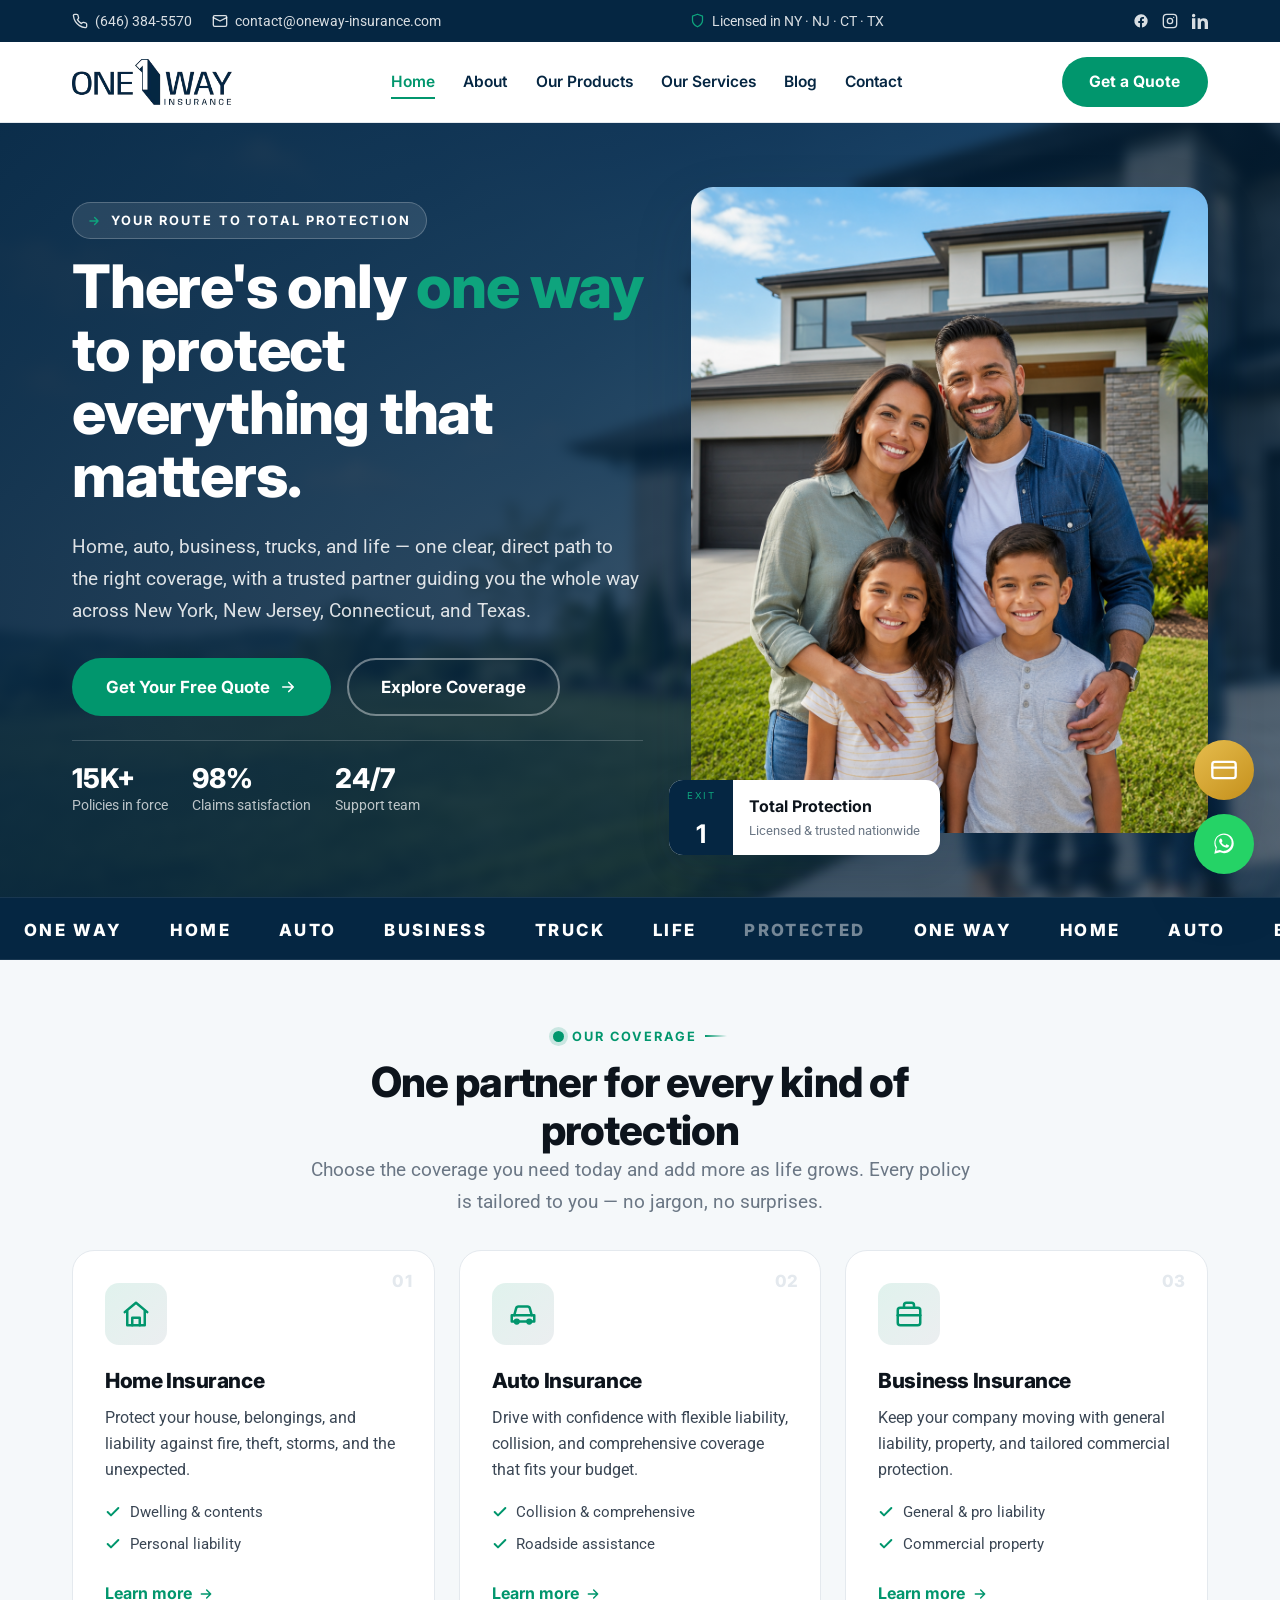
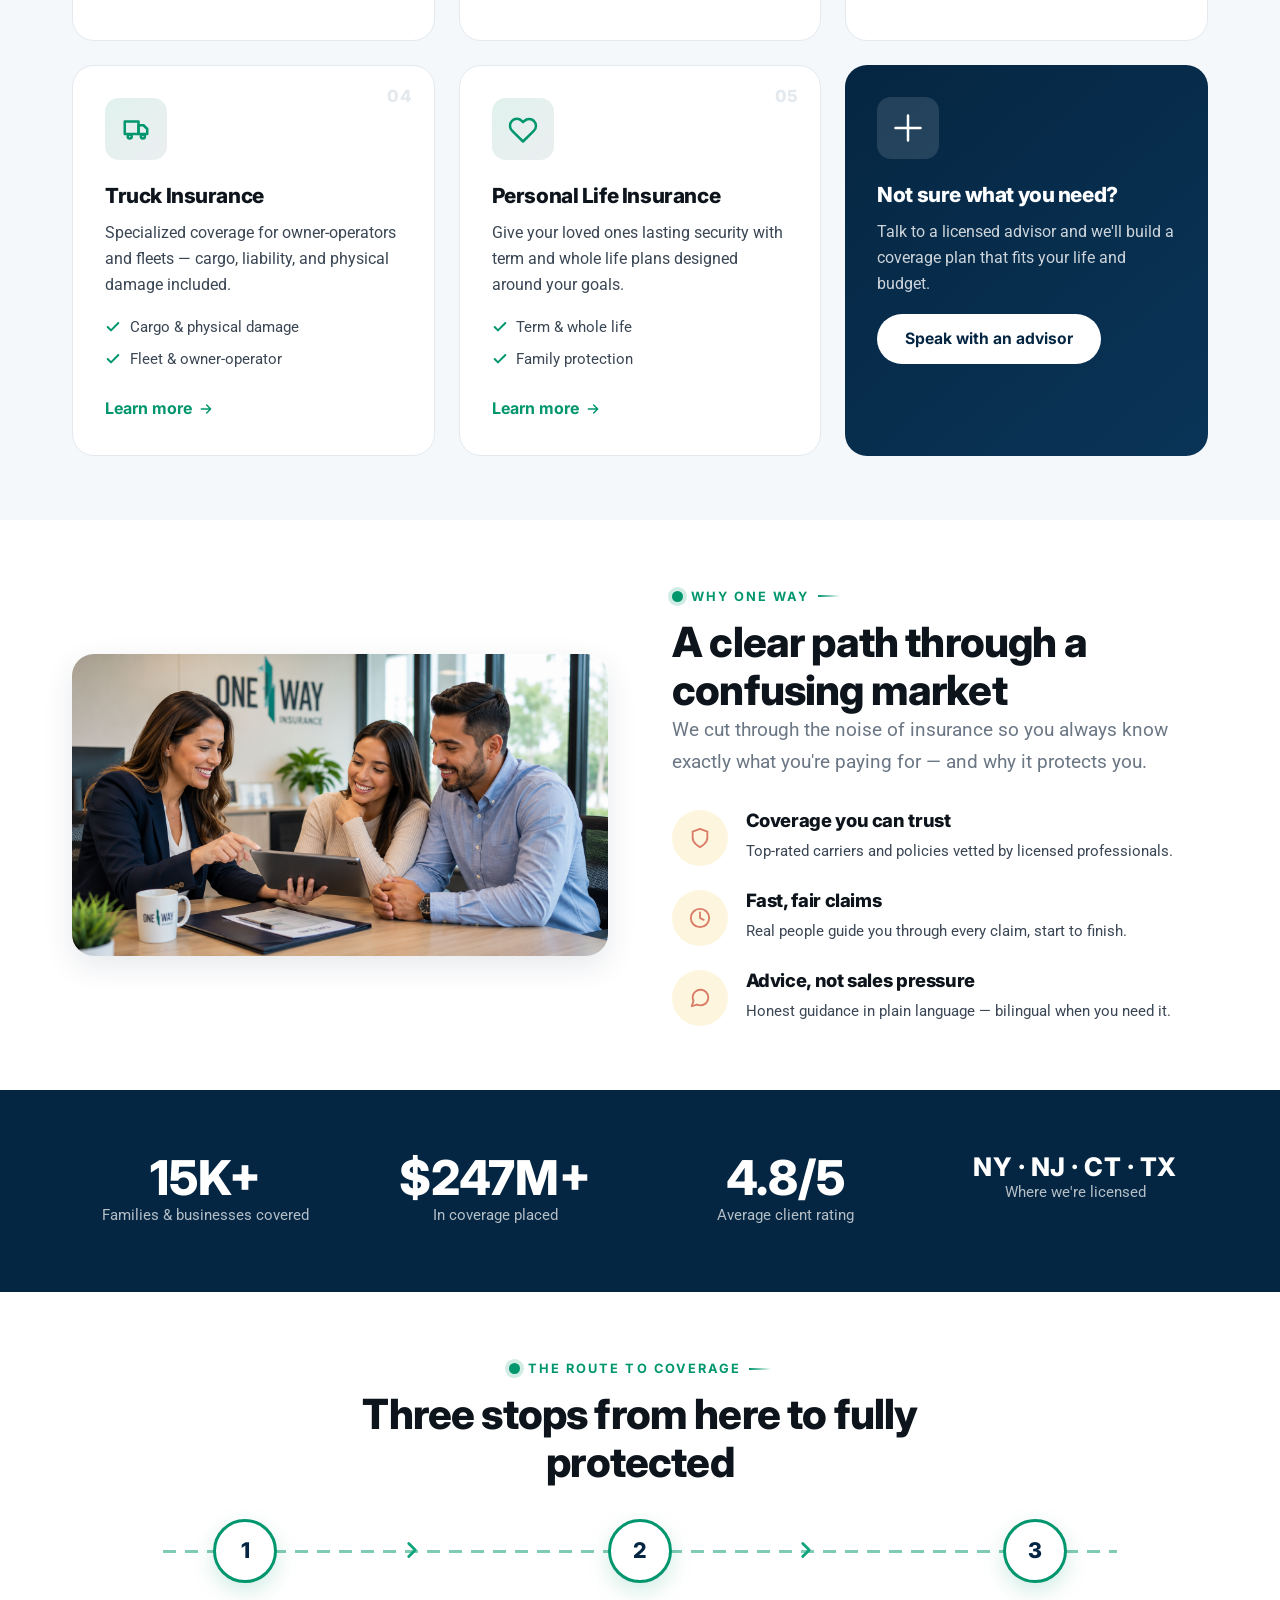
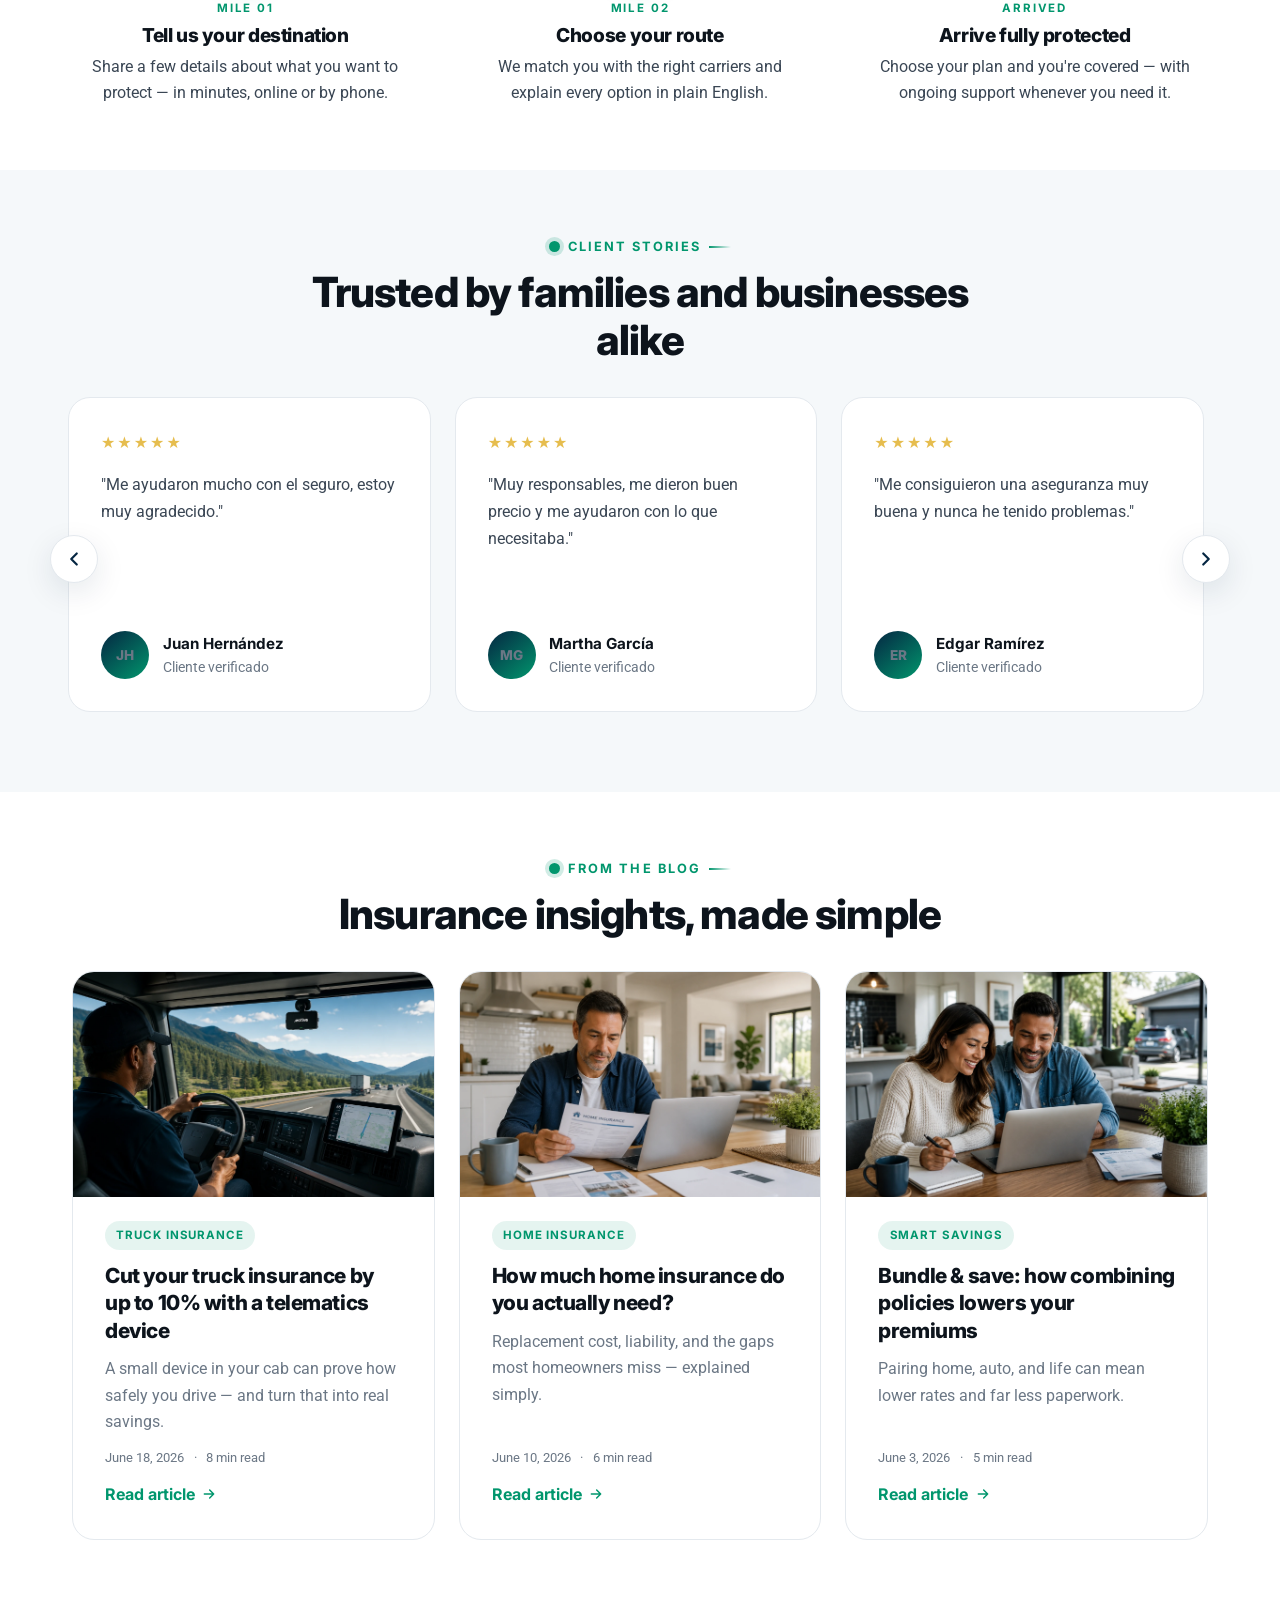
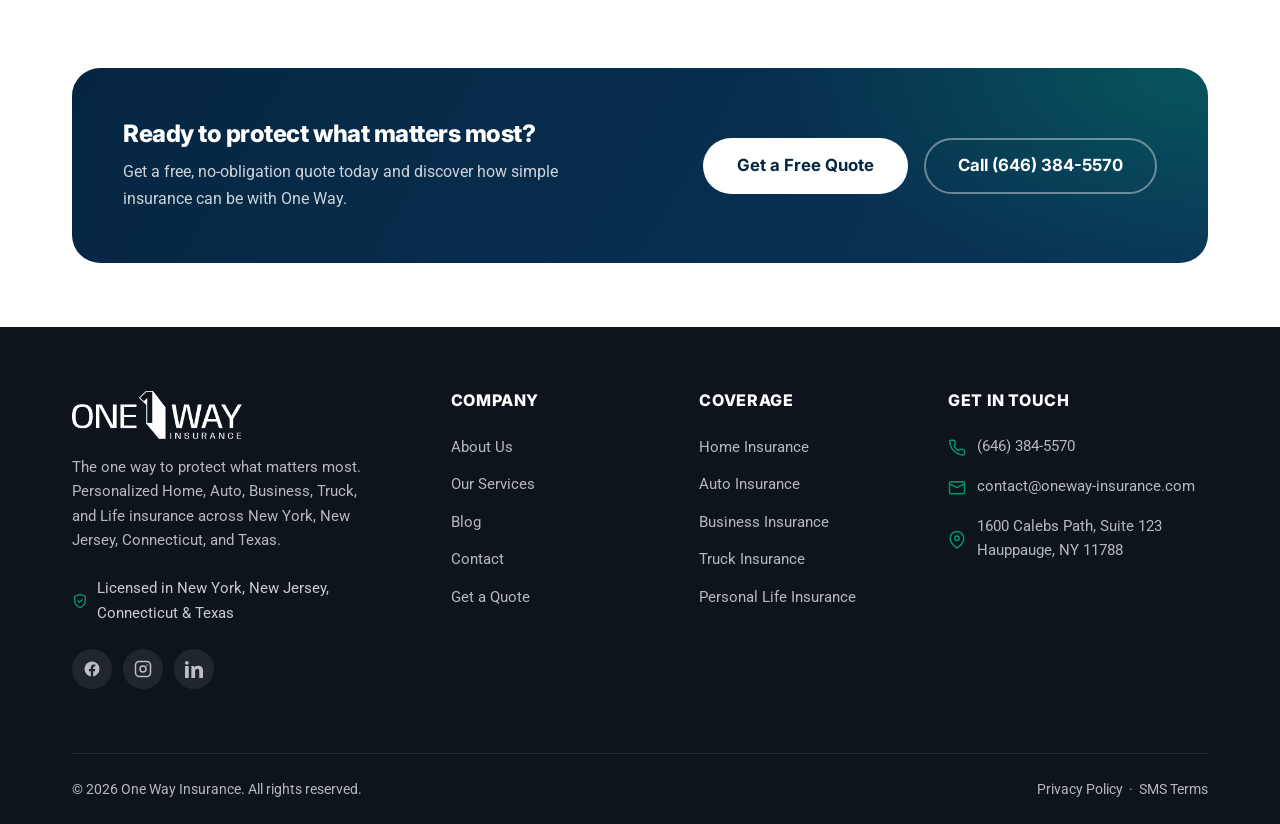
==== commit 9803d1ab: "Actualización página principal IG" ====
--- a/index.html
+++ b/index.html
@@ -45,7 +45,7 @@
       <span class="topbar__states"><svg width="15" height="15" viewBox="0 0 24 24" fill="none" stroke="currentColor" stroke-width="2" stroke-linecap="round" stroke-linejoin="round"><path d="M12 22s8-4 8-10V5l-8-3-8 3v7c0 6 8 10 8 10z"/></svg> Licensed in NY · NJ · CT · TX</span>
         <div class="topbar__social" aria-label="Social media">
         <a href="#" aria-label="Facebook"><svg width="16" height="16" viewBox="0 0 24 24" fill="currentColor"><path d="M22 12a10 10 0 1 0-11.56 9.88v-6.99H7.9V12h2.54V9.8c0-2.5 1.49-3.89 3.78-3.89 1.09 0 2.24.2 2.24.2v2.46h-1.26c-1.24 0-1.63.77-1.63 1.56V12h2.78l-.44 2.89h-2.34v6.99A10 10 0 0 0 22 12z"/></svg></a>
-        <a href="#" aria-label="Instagram"><svg width="16" height="16" viewBox="0 0 24 24" fill="none" stroke="currentColor" stroke-width="2"><rect x="2" y="2" width="20" height="20" rx="5"/><circle cx="12" cy="12" r="4"/><circle cx="17.5" cy="6.5" r="1" fill="currentColor" stroke="none"/></svg></a>
+        <a href="https://www.instagram.com/1way_insurance/" target="_blank" rel="noopener" aria-label="Instagram"><svg width="16" height="16" viewBox="0 0 24 24" fill="none" stroke="currentColor" stroke-width="2"><rect x="2" y="2" width="20" height="20" rx="5"/><circle cx="12" cy="12" r="4"/><circle cx="17.5" cy="6.5" r="1" fill="currentColor" stroke="none"/></svg></a>
         <a href="#" aria-label="LinkedIn"><svg width="16" height="16" viewBox="0 0 24 24" fill="currentColor"><path d="M4.98 3.5A2.5 2.5 0 1 1 0 3.5a2.5 2.5 0 0 1 4.98 0zM0 8h5v16H0V8zm7.5 0h4.78v2.2h.07c.67-1.2 2.3-2.46 4.73-2.46C22 7.74 24 10 24 14.1V24h-5v-8.9c0-2.12-.76-3.57-2.66-3.57-1.45 0-2.31.97-2.69 1.91-.14.34-.17.81-.17 1.28V24h-5V8z"/></svg></a>
       </div>
     </div>
@@ -461,7 +461,7 @@
           <p class="footer-license"><svg width="16" height="16" viewBox="0 0 24 24" fill="none" stroke="currentColor" stroke-width="2" stroke-linecap="round" stroke-linejoin="round"><path d="M12 22s8-4 8-10V5l-8-3-8 3v7c0 6 8 10 8 10z"/><path d="m9 12 2 2 4-4"/></svg> Licensed in New York, New Jersey, Connecticut &amp; Texas</p>
           <div class="footer-social" aria-label="Social media">
             <a href="#" aria-label="Facebook"><svg width="18" height="18" viewBox="0 0 24 24" fill="currentColor"><path d="M22 12a10 10 0 1 0-11.56 9.88v-6.99H7.9V12h2.54V9.8c0-2.5 1.49-3.89 3.78-3.89 1.09 0 2.24.2 2.24.2v2.46h-1.26c-1.24 0-1.63.77-1.63 1.56V12h2.78l-.44 2.89h-2.34v6.99A10 10 0 0 0 22 12z"/></svg></a>
-            <a href="#" aria-label="Instagram"><svg width="18" height="18" viewBox="0 0 24 24" fill="none" stroke="currentColor" stroke-width="2"><rect x="2" y="2" width="20" height="20" rx="5"/><circle cx="12" cy="12" r="4"/><circle cx="17.5" cy="6.5" r="1" fill="currentColor" stroke="none"/></svg></a>
+            <a href="https://www.instagram.com/1way_insurance/" target="_blank" rel="noopener" aria-label="Instagram"><svg width="18" height="18" viewBox="0 0 24 24" fill="none" stroke="currentColor" stroke-width="2"><rect x="2" y="2" width="20" height="20" rx="5"/><circle cx="12" cy="12" r="4"/><circle cx="17.5" cy="6.5" r="1" fill="currentColor" stroke="none"/></svg></a>
             <a href="#" aria-label="LinkedIn"><svg width="18" height="18" viewBox="0 0 24 24" fill="currentColor"><path d="M4.98 3.5A2.5 2.5 0 1 1 0 3.5a2.5 2.5 0 0 1 4.98 0zM0 8h5v16H0V8zm7.5 0h4.78v2.2h.07c.67-1.2 2.3-2.46 4.73-2.46C22 7.74 24 10 24 14.1V24h-5v-8.9c0-2.12-.76-3.57-2.66-3.57-1.45 0-2.31.97-2.69 1.91-.14.34-.17.81-.17 1.28V24h-5V8z"/></svg></a>
           </div>
         </div>
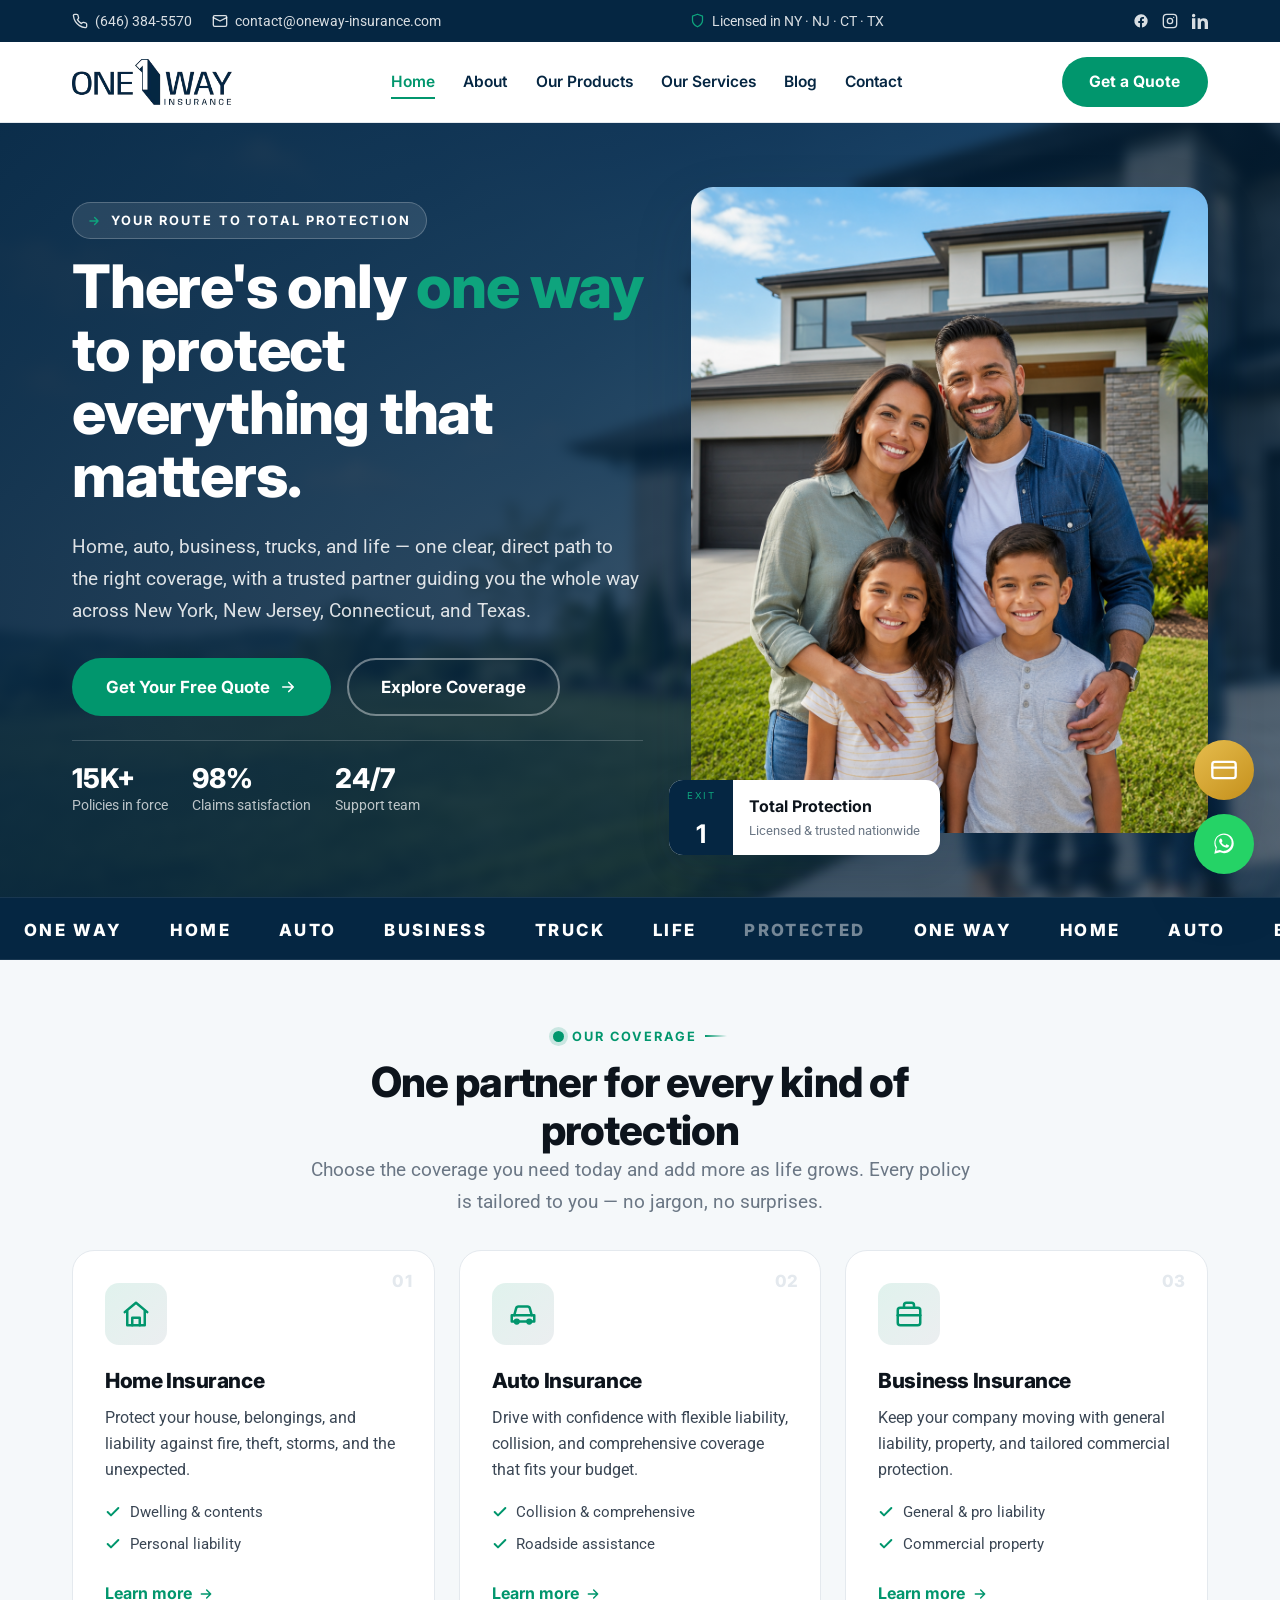
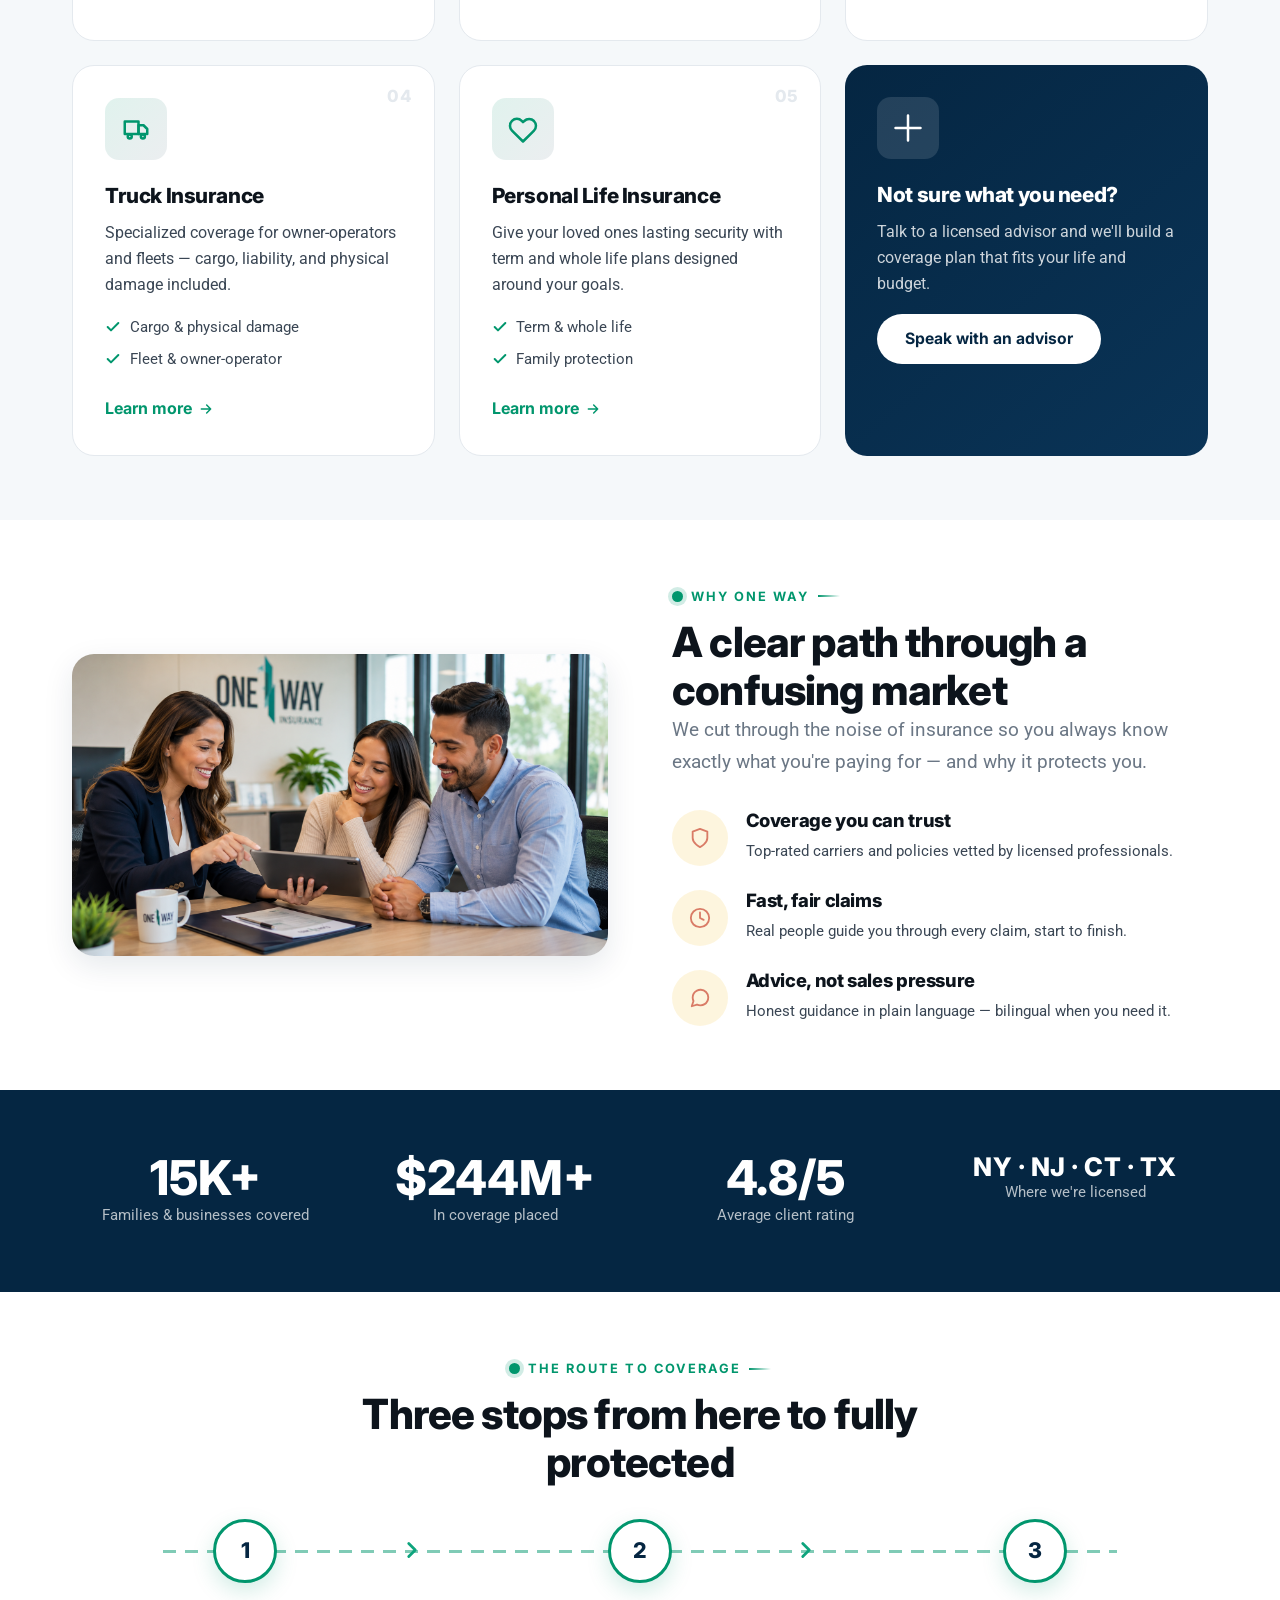
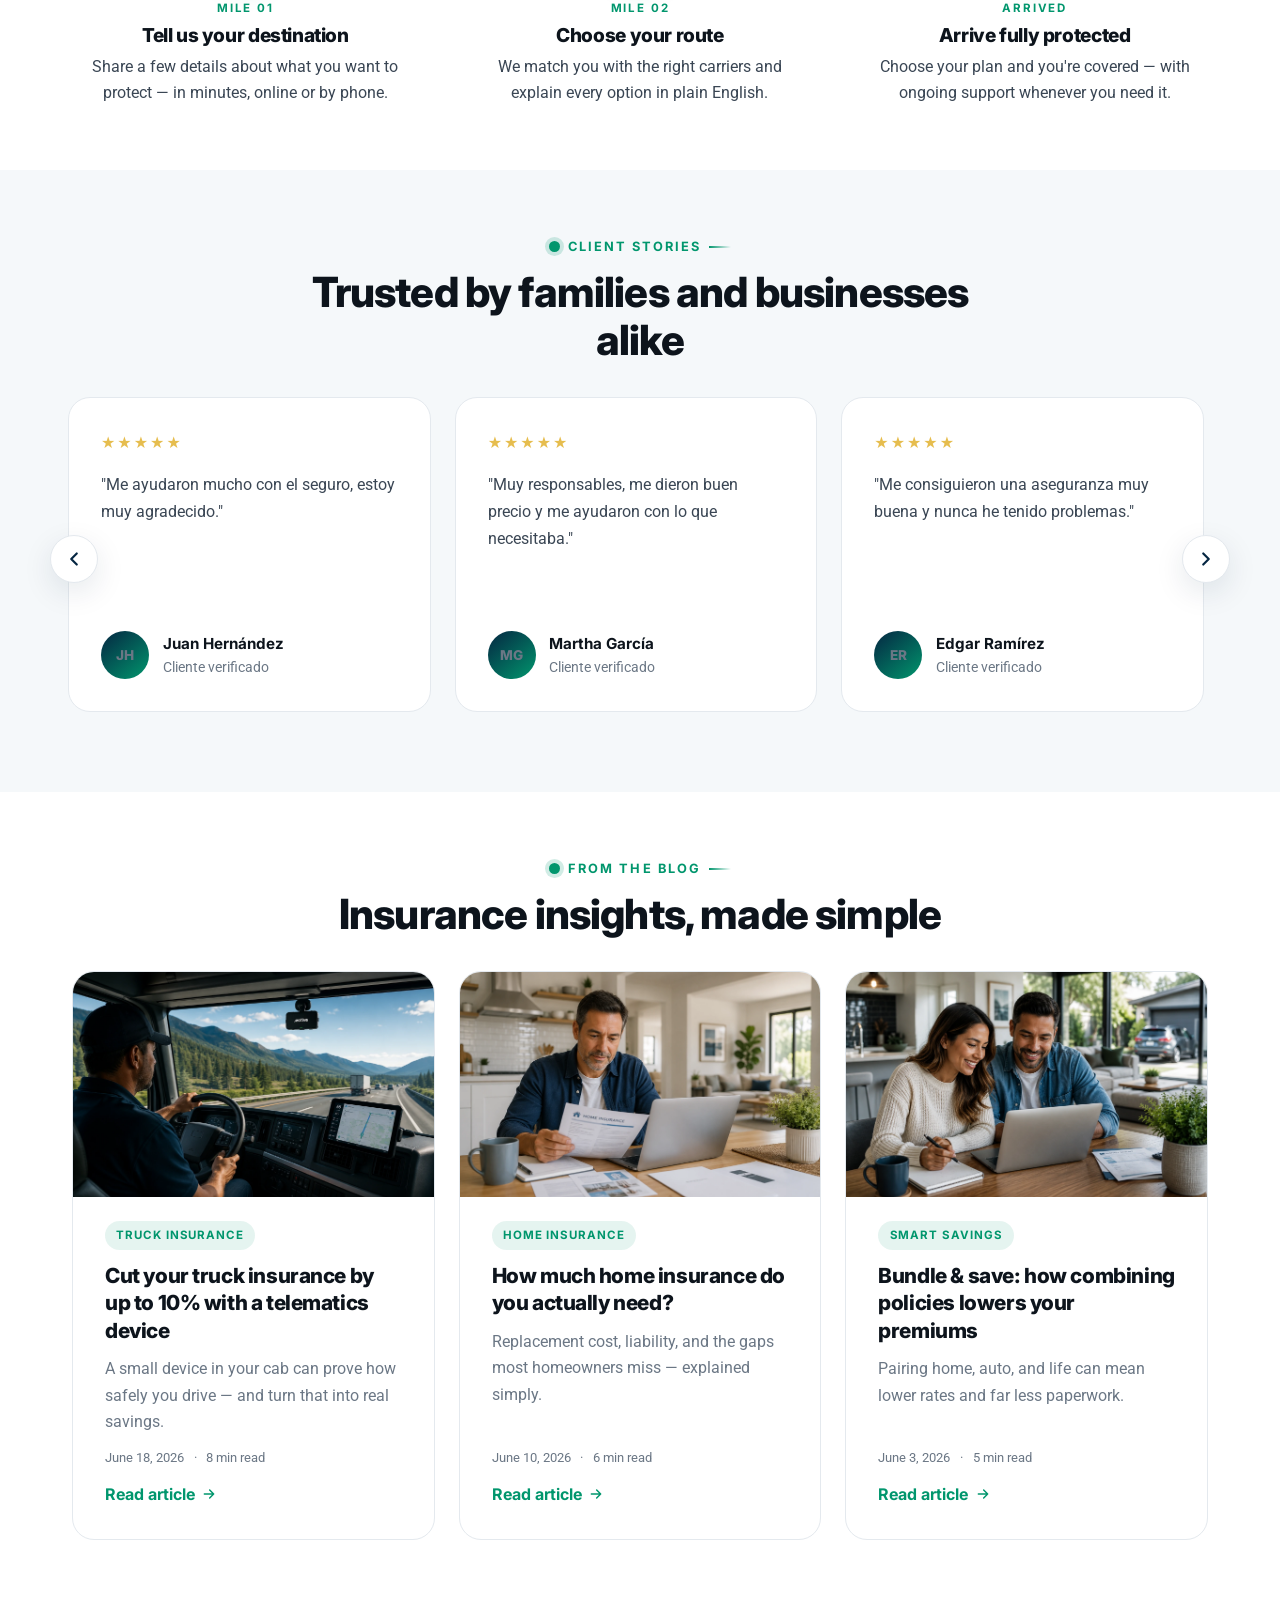
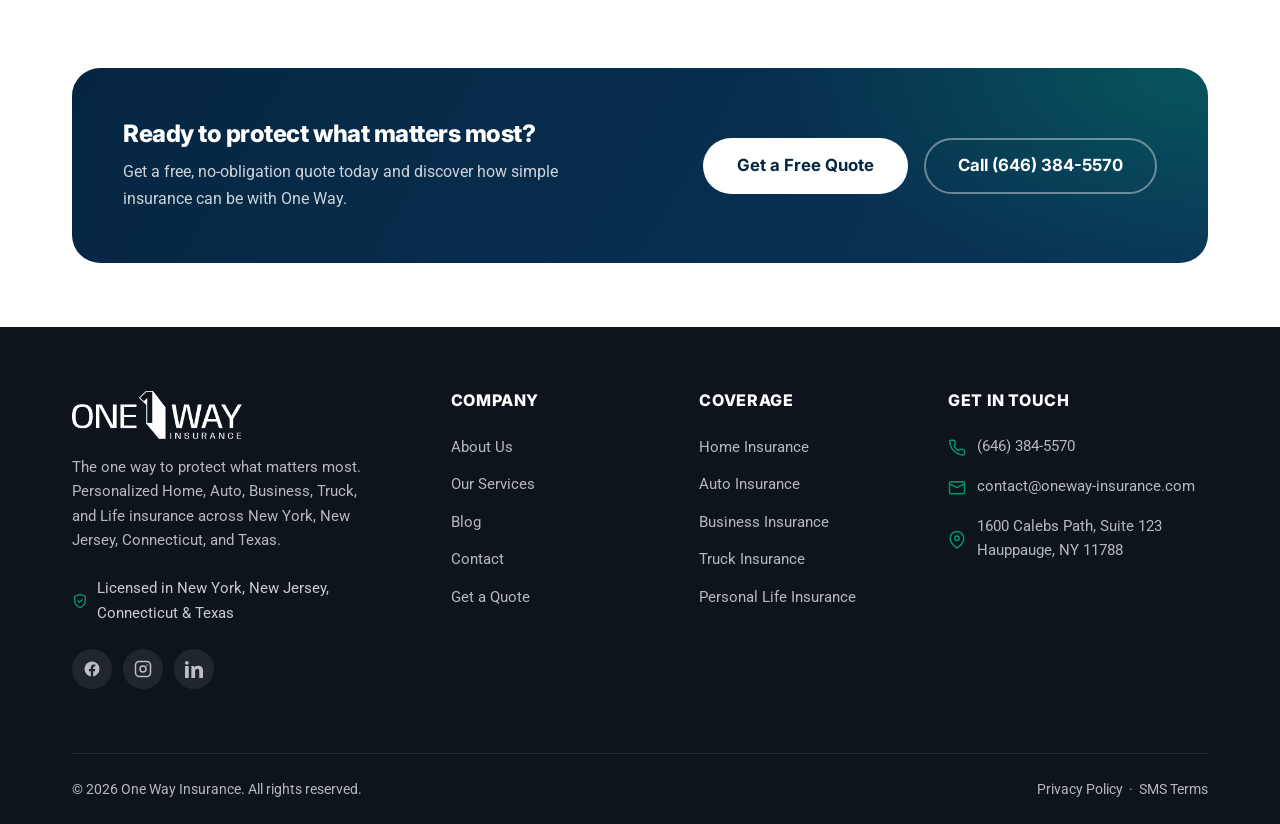
==== commit 3a8da89b: "Actualización formulario contactoo" ====
--- a/index.html
+++ b/index.html
@@ -51,7 +51,7 @@
     </div>
   </div>
 
-  <!-- ===================== HEADER ====================== -->
+  <!-- ====================== HEADER ====================== -->
   <header class="site-header">
     <nav class="container nav" aria-label="Main navigation">
       <a href="index.html" class="brand" aria-label="One Way Insurance — Home">
--- a/css/style.css
+++ b/css/style.css
@@ -892,6 +892,11 @@
 .field--check label { font-weight: 400; font-family: var(--font-body); color: var(--c-muted); font-size: 0.88rem; line-height: 1.55; }
 .field--check label a { color: var(--c-shamrock); font-weight: 600; text-decoration: underline; text-underline-offset: 2px; }
 .field--check label a:hover { color: var(--c-shamrock-600); }
+/* Consent checkbox error: message on its own line + highlighted box */
+.field--check { flex-wrap: wrap; }
+.field--check .error-msg { flex-basis: 100%; margin-top: 0.15rem; }
+.field--check.has-error input { outline: 2px solid var(--c-error); outline-offset: 2px; }
+.field--check.has-error label { color: var(--c-error); }
 
 .form-note { font-size: 0.85rem; color: var(--c-muted); margin-top: var(--space-3); }
 
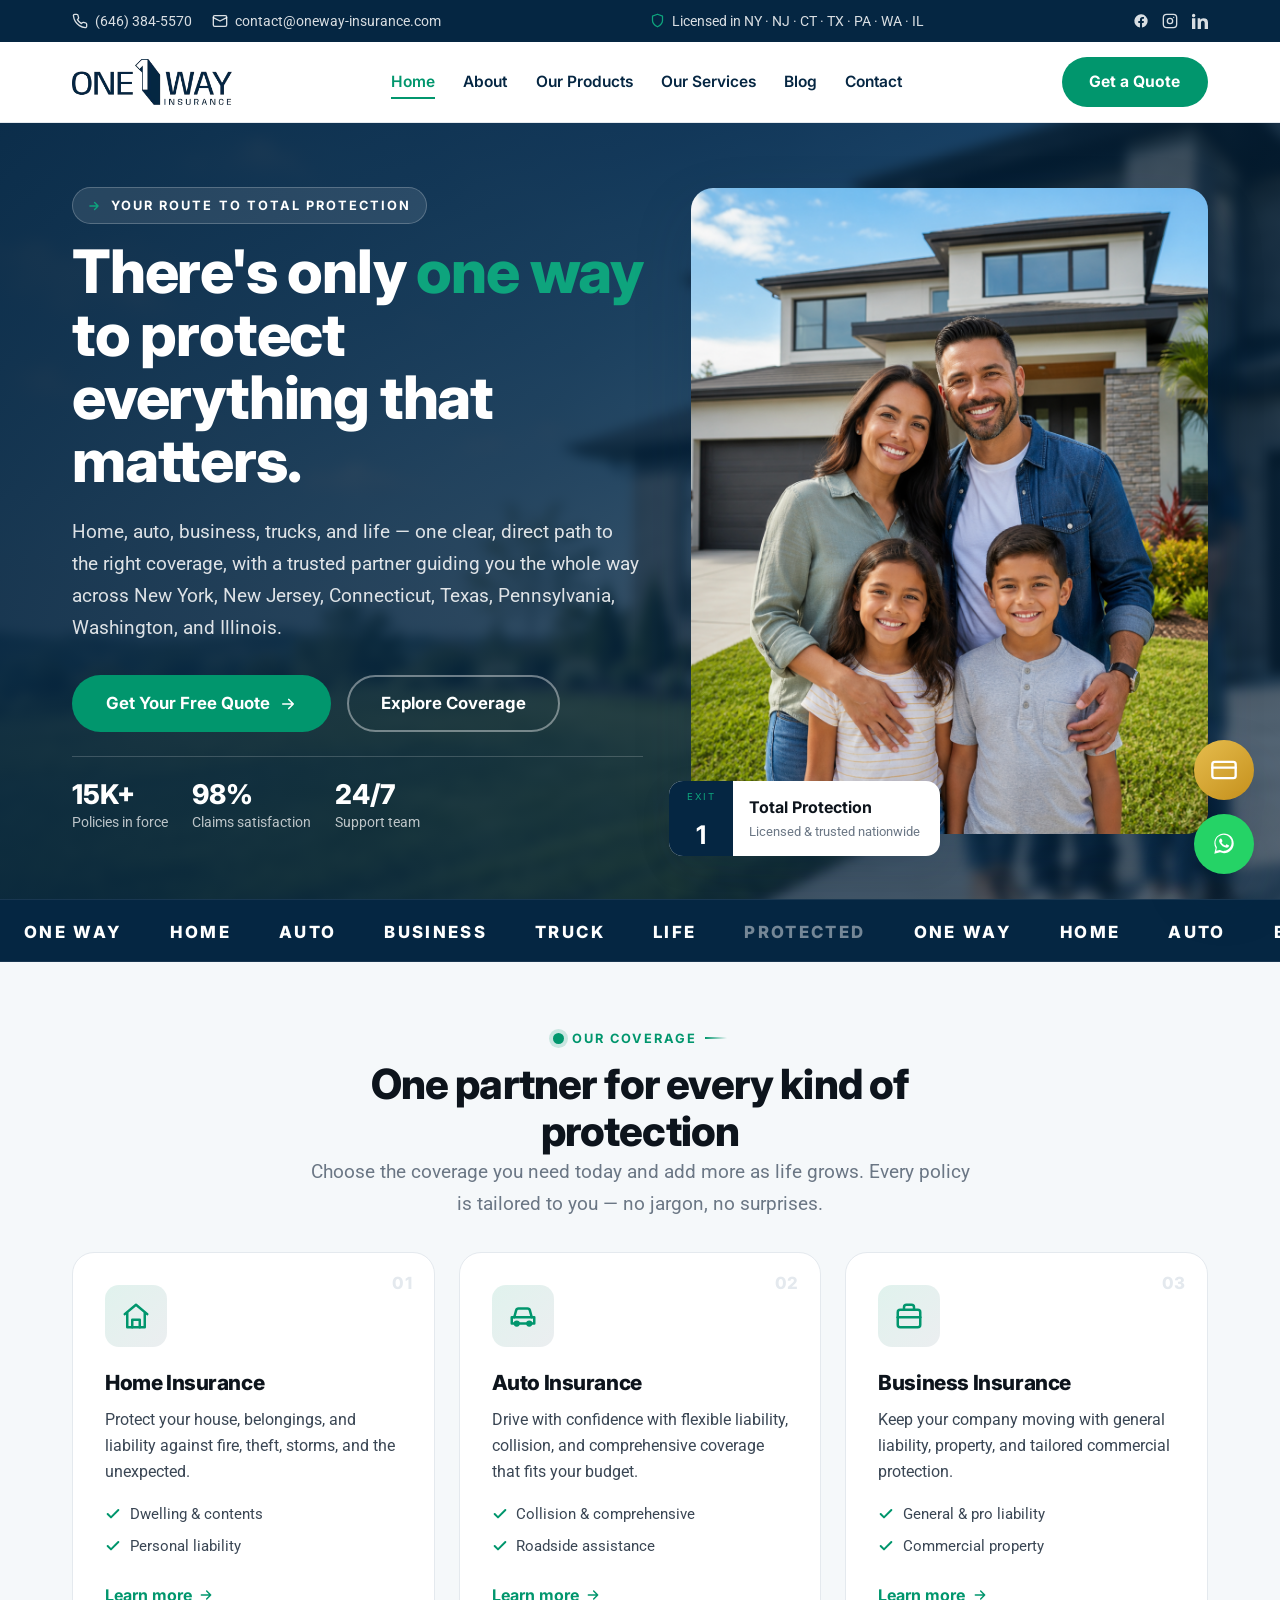
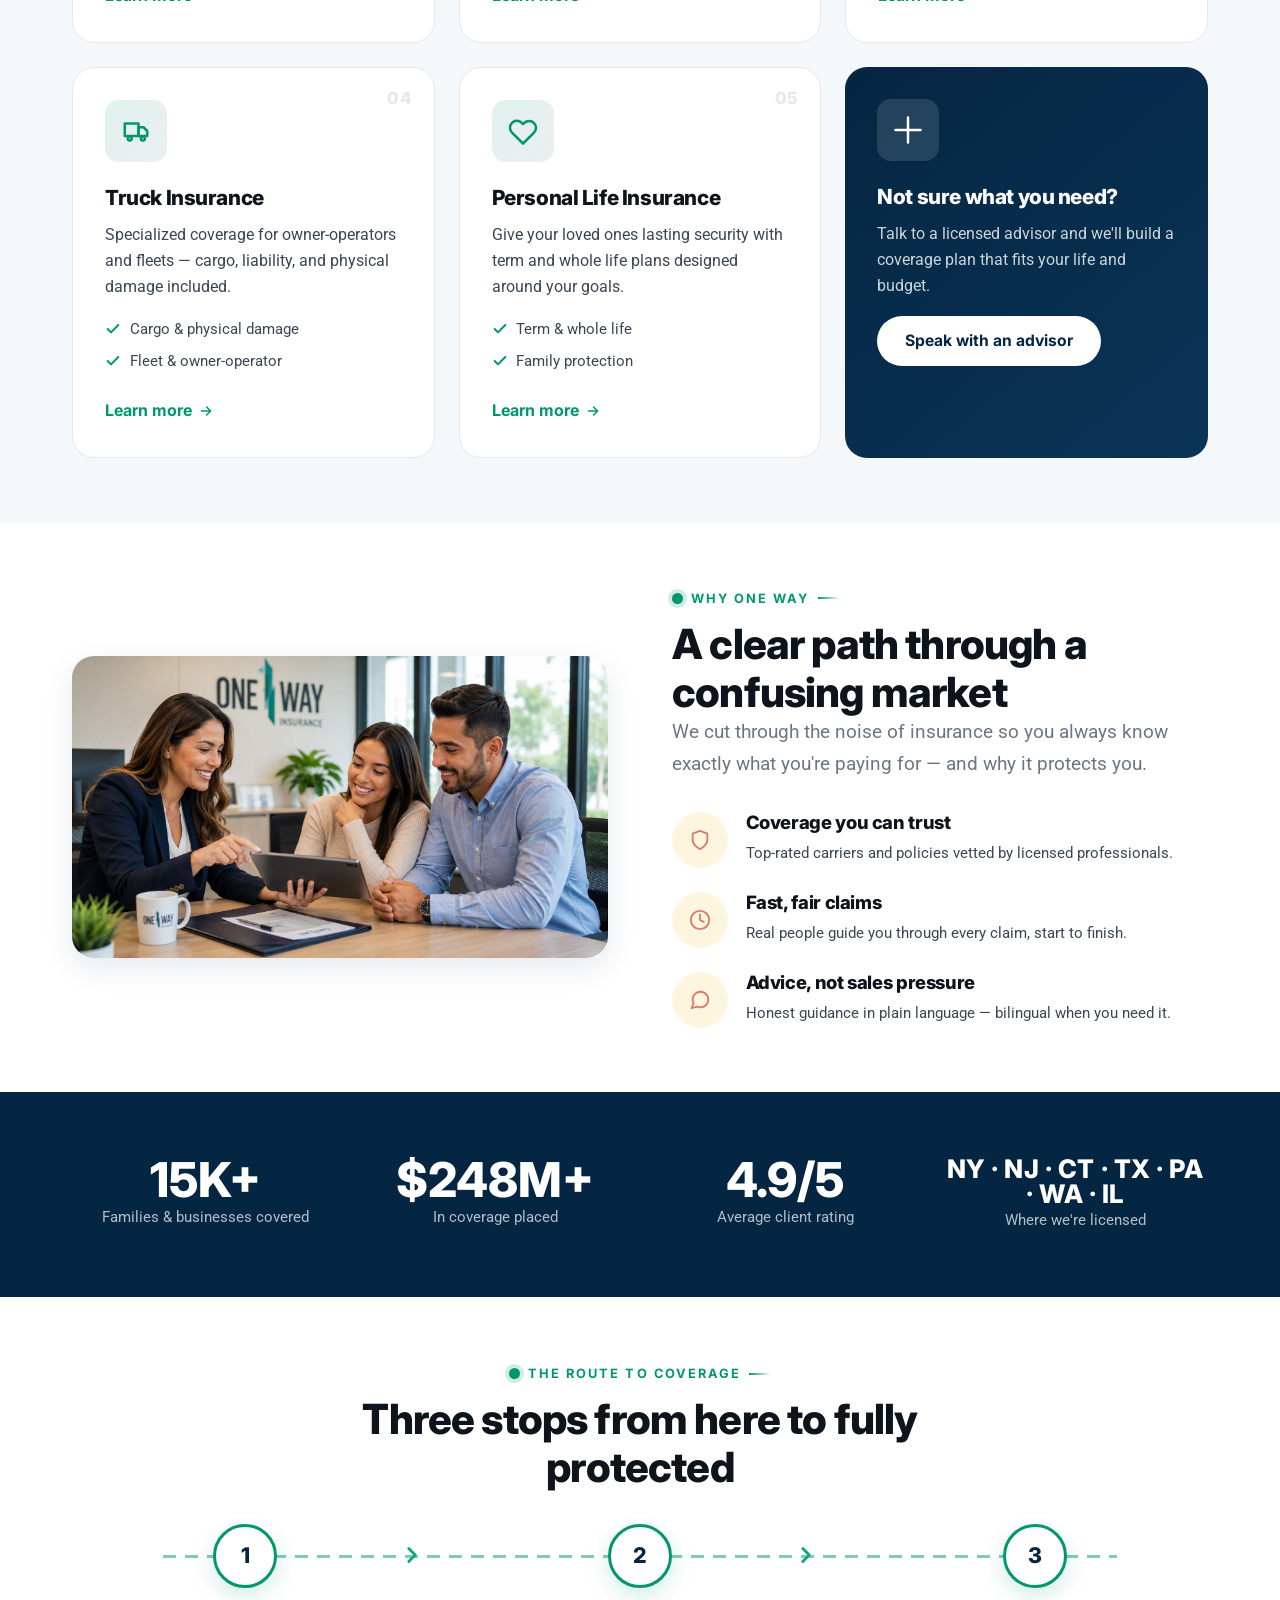
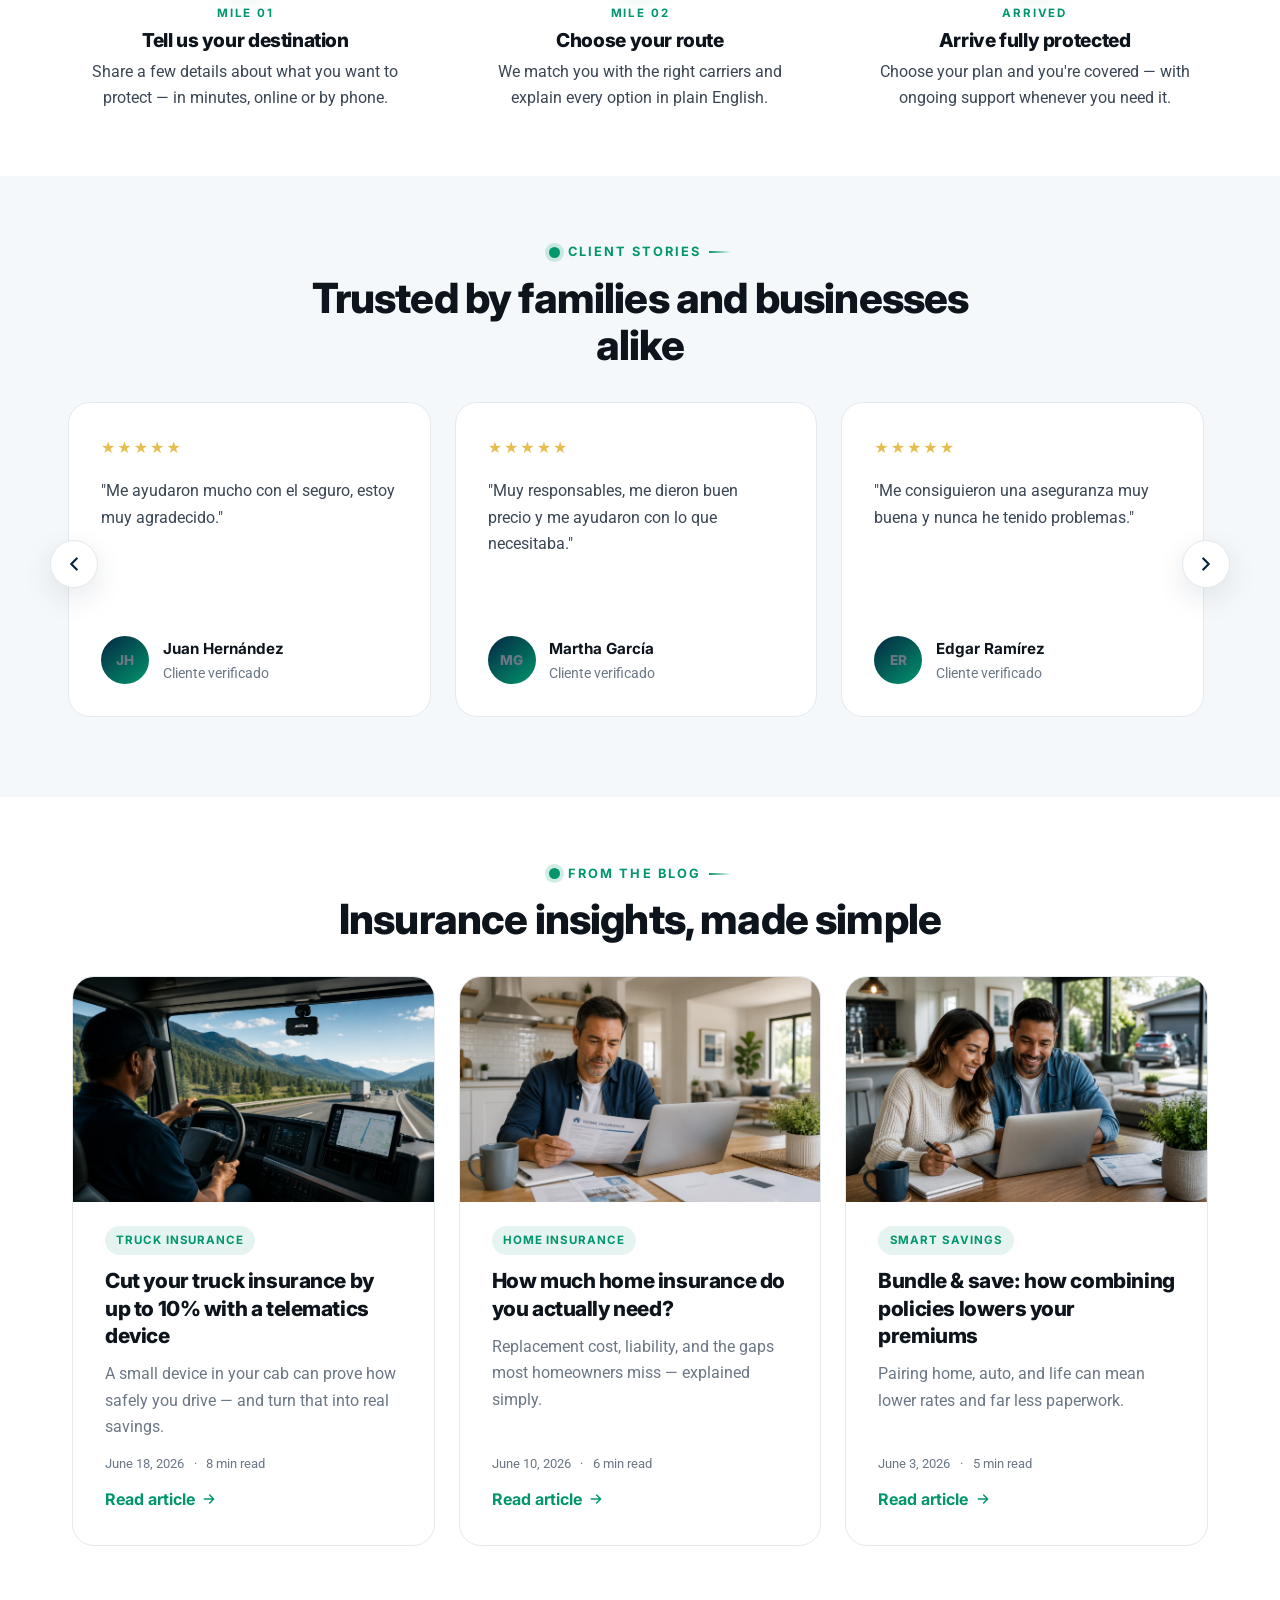
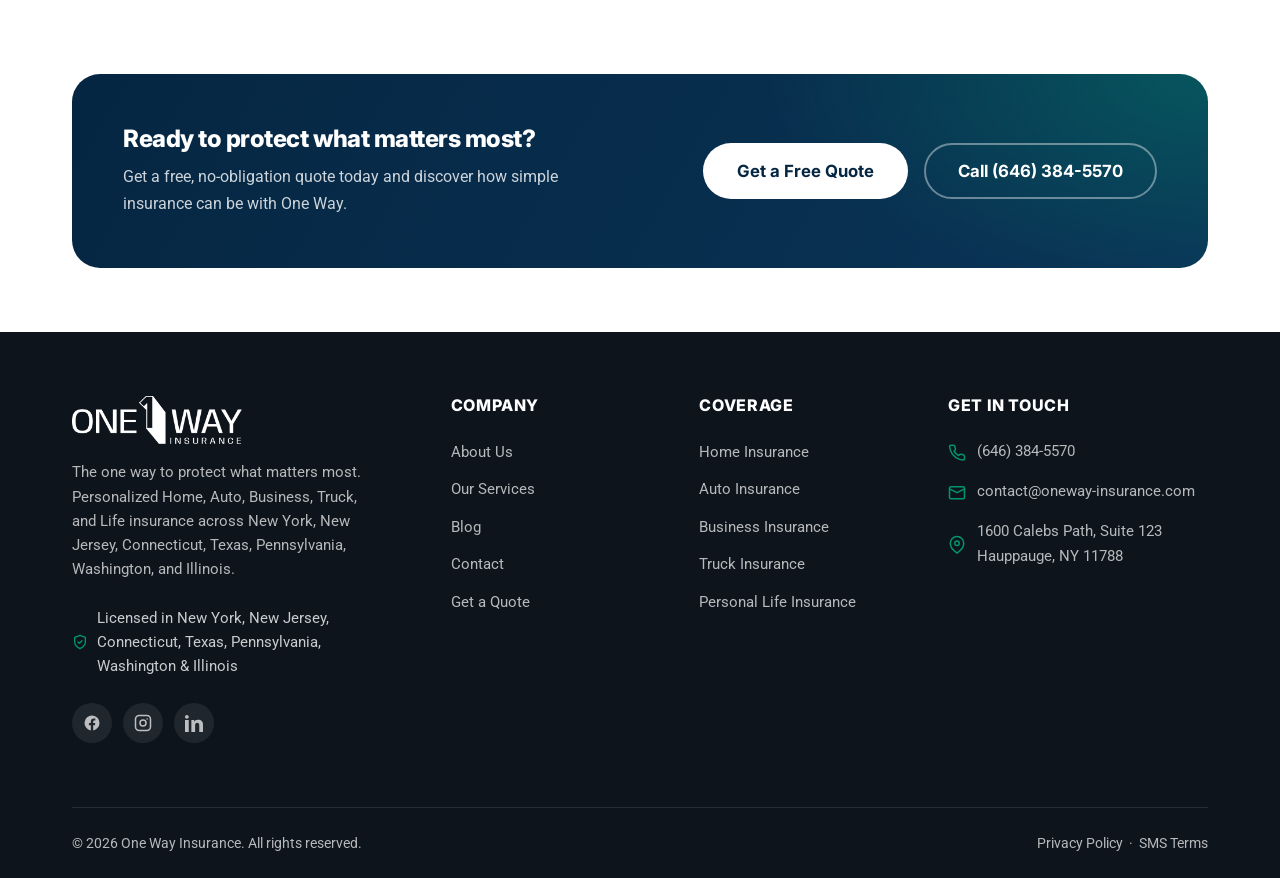
==== commit 11b622a9: "Licencias ok" ====
--- a/index.html
+++ b/index.html
@@ -4,14 +4,14 @@
   <meta charset="UTF-8" />
   <meta name="viewport" content="width=device-width, initial-scale=1.0" />
   <title>One Way Insurance | Home, Auto, Business, Truck &amp; Life Coverage</title>
-  <meta name="description" content="One Way Insurance protects what matters most. Personalized Home, Auto, Business, Truck, and Personal Life Insurance across New York, New Jersey, Connecticut, and Texas. Get your free quote today." />
+  <meta name="description" content="One Way Insurance protects what matters most. Personalized Home, Auto, Business, Truck, and Personal Life Insurance across New York, New Jersey, Connecticut, Texas, Pennsylvania, Washington, and Illinois. Get your free quote today." />
   <meta name="theme-color" content="#052642" />
   <link rel="canonical" href="https://www.oneway-insurance.com/" />
 
   <!-- Open Graph -->
   <meta property="og:type" content="website" />
   <meta property="og:title" content="One Way Insurance | Protect What Matters" />
-  <meta property="og:description" content="Personalized Home, Auto, Business, Truck, and Personal Life Insurance across New York, New Jersey, Connecticut, and Texas." />
+  <meta property="og:description" content="Personalized Home, Auto, Business, Truck, and Personal Life Insurance across New York, New Jersey, Connecticut, Texas, Pennsylvania, Washington, and Illinois." />
   <meta property="og:image" content="assets/images/og-image.webp" />
 
   <!-- Favicons -->
@@ -42,7 +42,7 @@
           contact@oneway-insurance.com
         </a>
       </div>
-      <span class="topbar__states"><svg width="15" height="15" viewBox="0 0 24 24" fill="none" stroke="currentColor" stroke-width="2" stroke-linecap="round" stroke-linejoin="round"><path d="M12 22s8-4 8-10V5l-8-3-8 3v7c0 6 8 10 8 10z"/></svg> Licensed in NY · NJ · CT · TX</span>
+      <span class="topbar__states"><svg width="15" height="15" viewBox="0 0 24 24" fill="none" stroke="currentColor" stroke-width="2" stroke-linecap="round" stroke-linejoin="round"><path d="M12 22s8-4 8-10V5l-8-3-8 3v7c0 6 8 10 8 10z"/></svg> Licensed in NY · NJ · CT · TX · PA · WA · IL</span>
         <div class="topbar__social" aria-label="Social media">
         <a href="#" aria-label="Facebook"><svg width="16" height="16" viewBox="0 0 24 24" fill="currentColor"><path d="M22 12a10 10 0 1 0-11.56 9.88v-6.99H7.9V12h2.54V9.8c0-2.5 1.49-3.89 3.78-3.89 1.09 0 2.24.2 2.24.2v2.46h-1.26c-1.24 0-1.63.77-1.63 1.56V12h2.78l-.44 2.89h-2.34v6.99A10 10 0 0 0 22 12z"/></svg></a>
         <a href="https://www.instagram.com/1way_insurance/" target="_blank" rel="noopener" aria-label="Instagram"><svg width="16" height="16" viewBox="0 0 24 24" fill="none" stroke="currentColor" stroke-width="2"><rect x="2" y="2" width="20" height="20" rx="5"/><circle cx="12" cy="12" r="4"/><circle cx="17.5" cy="6.5" r="1" fill="currentColor" stroke="none"/></svg></a>
@@ -88,7 +88,7 @@
             Your route to total protection
           </span>
           <h1 class="display hero__title">There's only <span class="text-accent">one way</span> to protect everything that matters.</h1>
-          <p class="lead hero__text">Home, auto, business, trucks, and life — one clear, direct path to the right coverage, with a trusted partner guiding you the whole way across New York, New Jersey, Connecticut, and Texas.</p>
+          <p class="lead hero__text">Home, auto, business, trucks, and life — one clear, direct path to the right coverage, with a trusted partner guiding you the whole way across New York, New Jersey, Connecticut, Texas, Pennsylvania, Washington, and Illinois.</p>
           <div class="btn-row">
             <a class="btn btn--primary btn--lg" href="contact.html">Get Your Free Quote
               <svg class="arrow" width="18" height="18" viewBox="0 0 24 24" fill="none" stroke="currentColor" stroke-width="2.2" stroke-linecap="round" stroke-linejoin="round"><path d="M5 12h14M13 6l6 6-6 6"/></svg>
@@ -268,7 +268,7 @@
           <div class="stat-block" data-reveal><strong>15K+</strong><span>Families &amp; businesses covered</span></div>
           <div class="stat-block" data-reveal data-reveal-delay="1"><strong>$250M+</strong><span>In coverage placed</span></div>
           <div class="stat-block" data-reveal data-reveal-delay="2"><strong>4.9/5</strong><span>Average client rating</span></div>
-          <div class="stat-block stat-block--states" data-reveal data-reveal-delay="3"><strong>NY · NJ · CT · TX</strong><span>Where we're licensed</span></div>
+          <div class="stat-block stat-block--states" data-reveal data-reveal-delay="3"><strong>NY · NJ · CT · TX · PA · WA · IL</strong><span>Where we're licensed</span></div>
         </div>
       </div>
     </section>
@@ -457,8 +457,8 @@
       <div class="footer-grid">
         <div class="footer-about">
           <img src="assets/logos/logo-white.webp" alt="One Way Insurance" width="170" height="49" />
-          <p>The one way to protect what matters most. Personalized Home, Auto, Business, Truck, and Life insurance across New York, New Jersey, Connecticut, and Texas.</p>
-          <p class="footer-license"><svg width="16" height="16" viewBox="0 0 24 24" fill="none" stroke="currentColor" stroke-width="2" stroke-linecap="round" stroke-linejoin="round"><path d="M12 22s8-4 8-10V5l-8-3-8 3v7c0 6 8 10 8 10z"/><path d="m9 12 2 2 4-4"/></svg> Licensed in New York, New Jersey, Connecticut &amp; Texas</p>
+          <p>The one way to protect what matters most. Personalized Home, Auto, Business, Truck, and Life insurance across New York, New Jersey, Connecticut, Texas, Pennsylvania, Washington, and Illinois.</p>
+          <p class="footer-license"><svg width="16" height="16" viewBox="0 0 24 24" fill="none" stroke="currentColor" stroke-width="2" stroke-linecap="round" stroke-linejoin="round"><path d="M12 22s8-4 8-10V5l-8-3-8 3v7c0 6 8 10 8 10z"/><path d="m9 12 2 2 4-4"/></svg> Licensed in New York, New Jersey, Connecticut, Texas, Pennsylvania, Washington &amp; Illinois</p>
           <div class="footer-social" aria-label="Social media">
             <a href="#" aria-label="Facebook"><svg width="18" height="18" viewBox="0 0 24 24" fill="currentColor"><path d="M22 12a10 10 0 1 0-11.56 9.88v-6.99H7.9V12h2.54V9.8c0-2.5 1.49-3.89 3.78-3.89 1.09 0 2.24.2 2.24.2v2.46h-1.26c-1.24 0-1.63.77-1.63 1.56V12h2.78l-.44 2.89h-2.34v6.99A10 10 0 0 0 22 12z"/></svg></a>
             <a href="https://www.instagram.com/1way_insurance/" target="_blank" rel="noopener" aria-label="Instagram"><svg width="18" height="18" viewBox="0 0 24 24" fill="none" stroke="currentColor" stroke-width="2"><rect x="2" y="2" width="20" height="20" rx="5"/><circle cx="12" cy="12" r="4"/><circle cx="17.5" cy="6.5" r="1" fill="currentColor" stroke="none"/></svg></a>
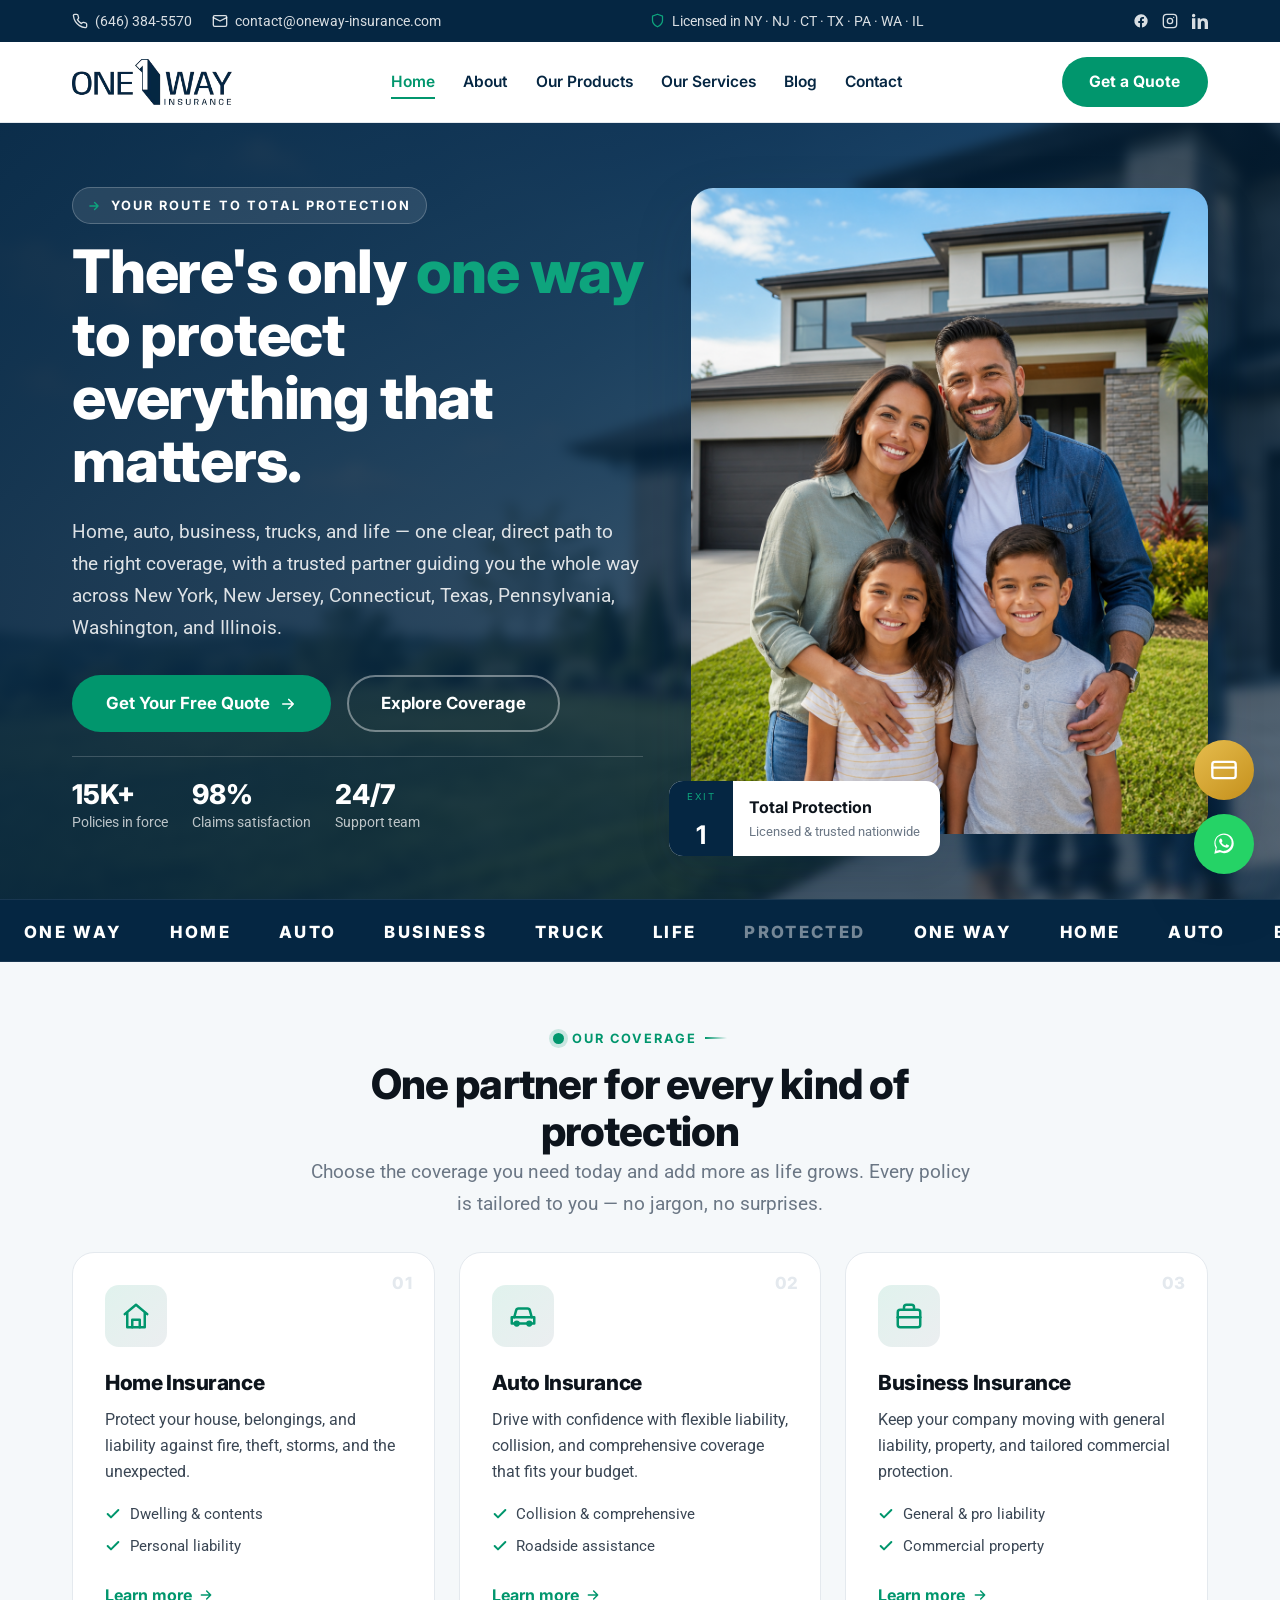
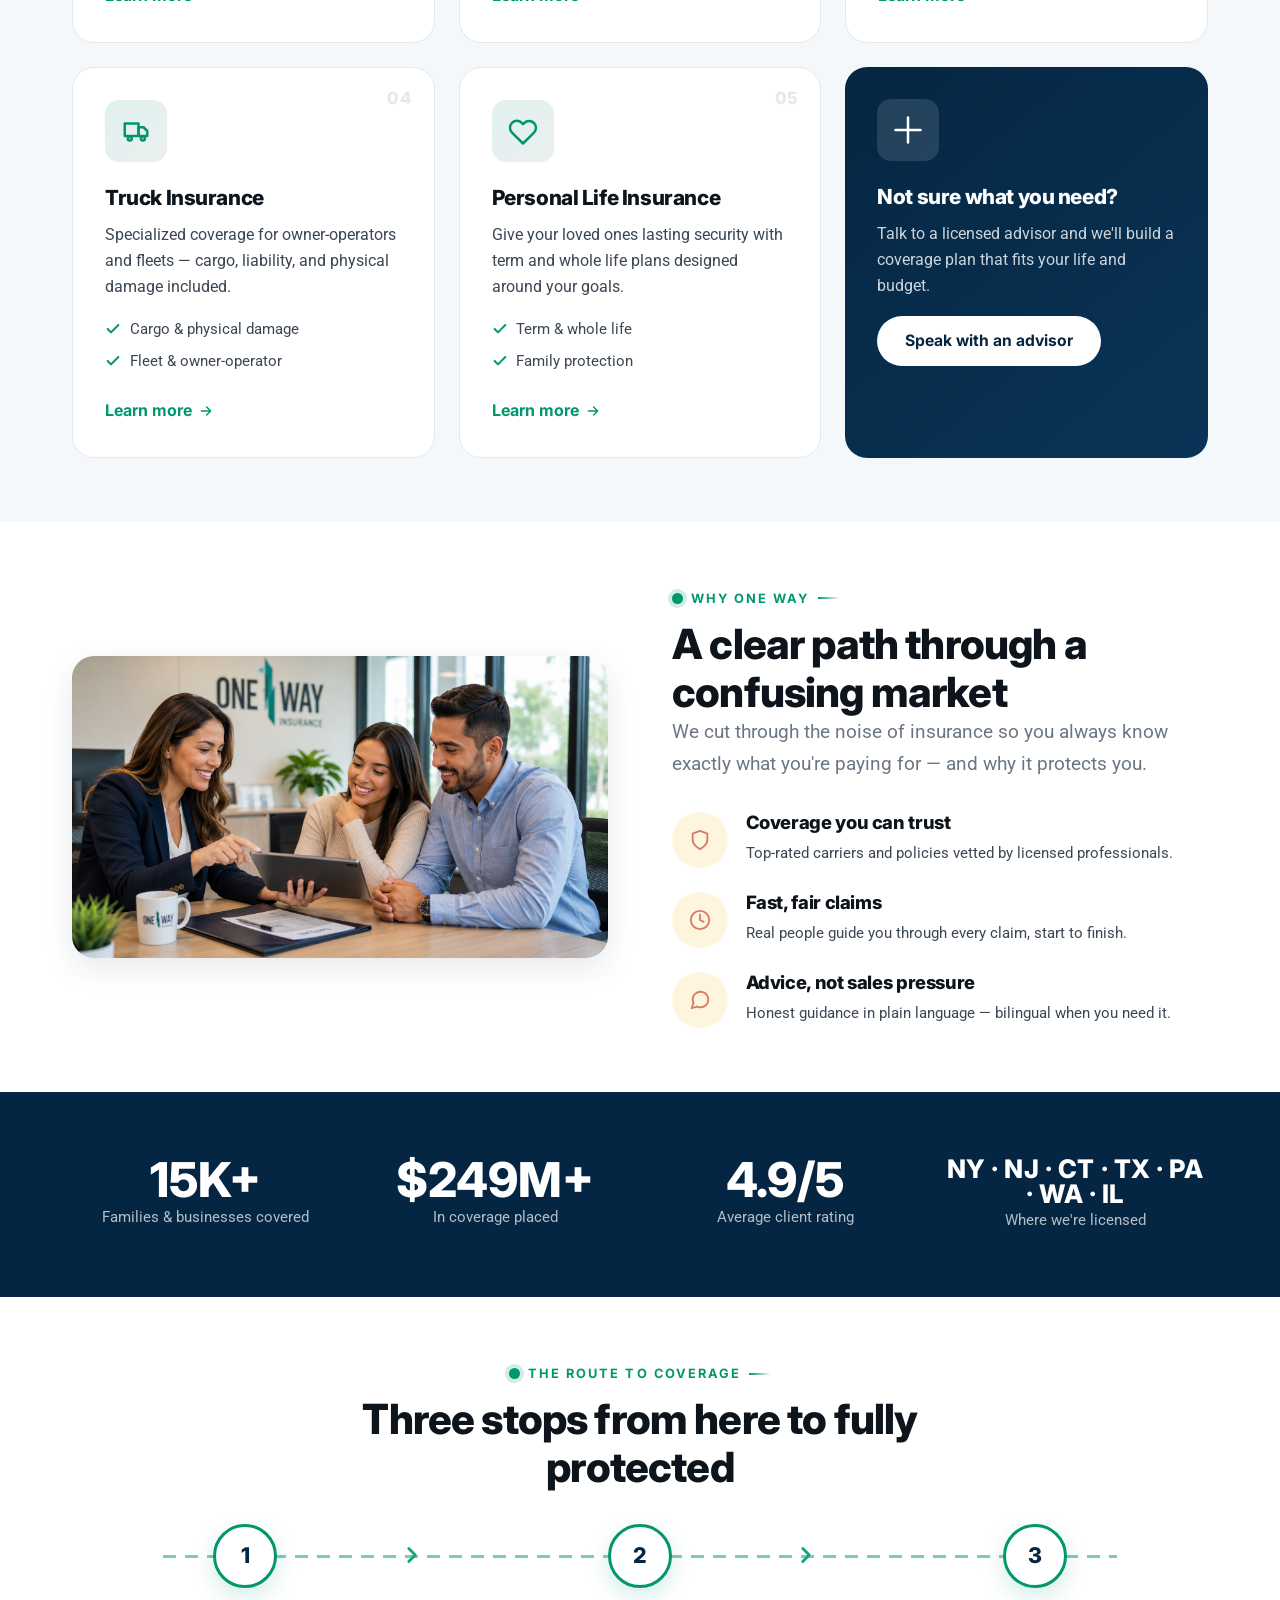
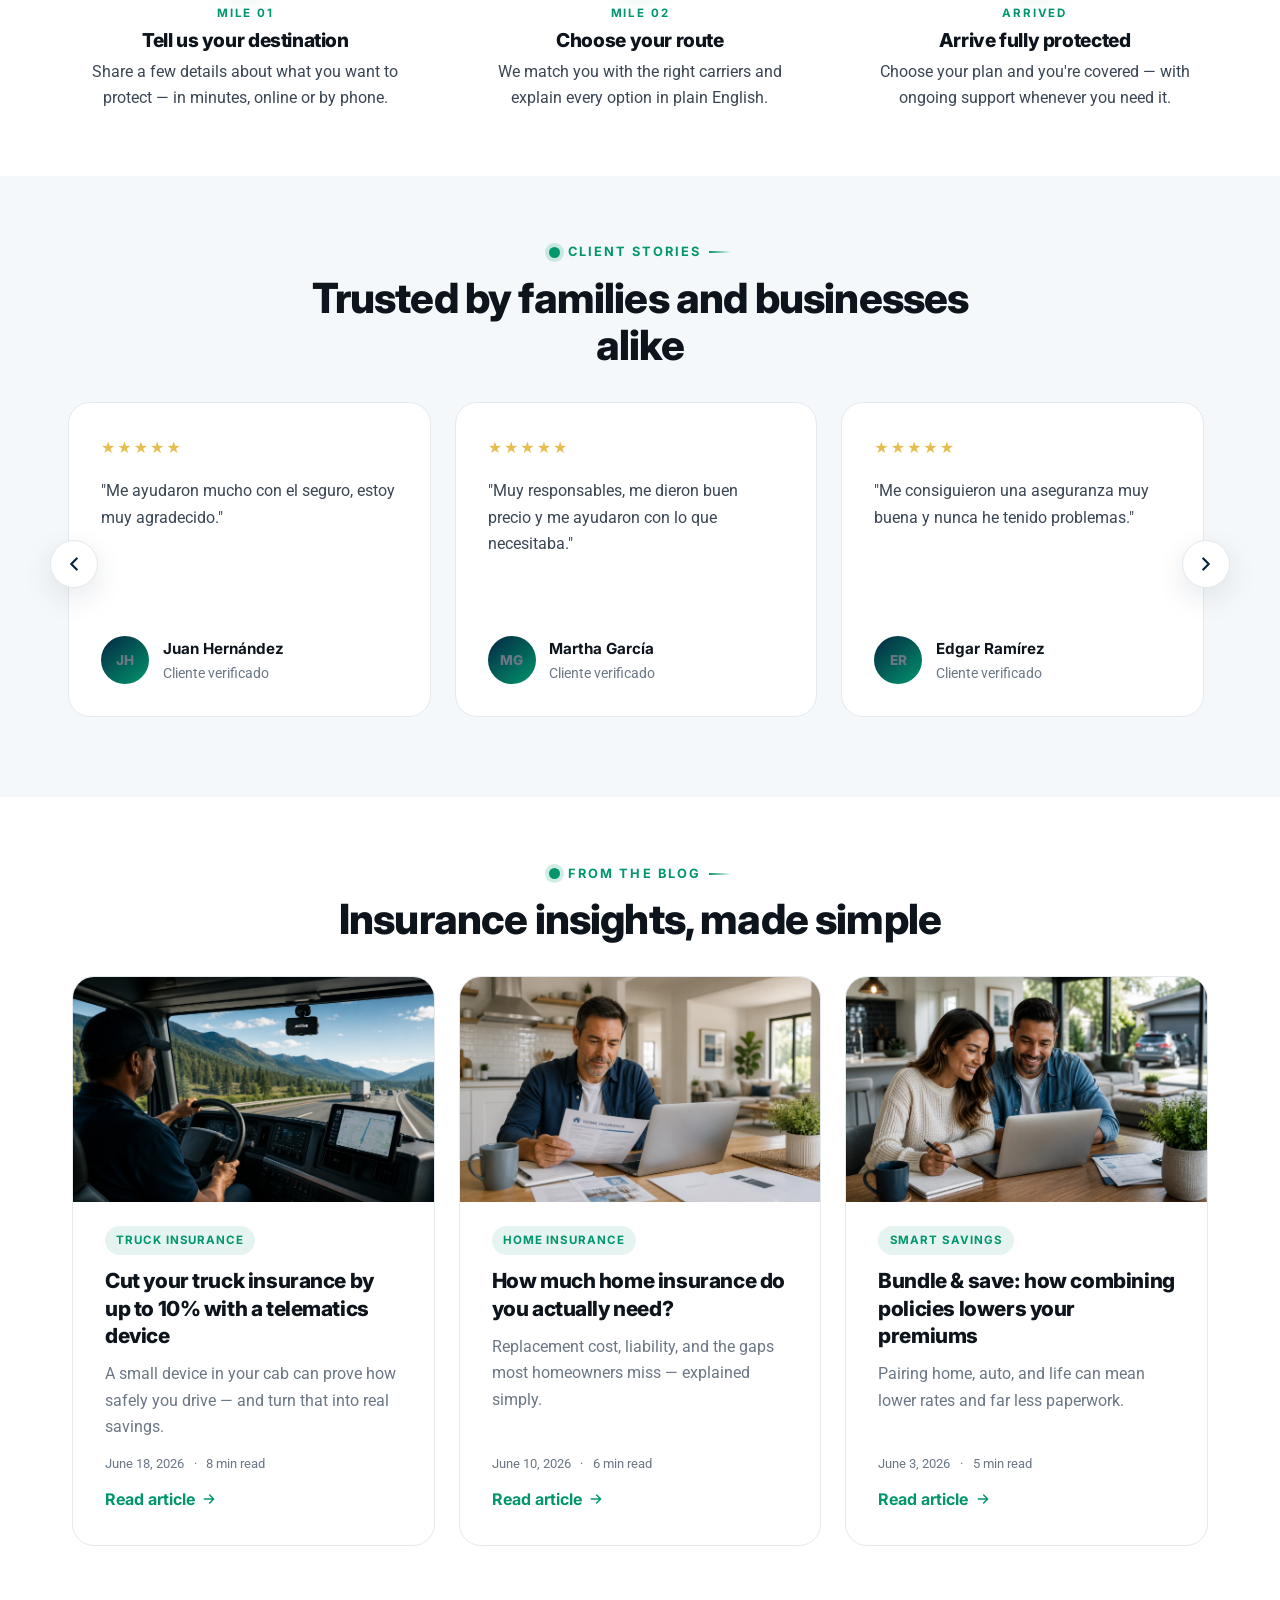
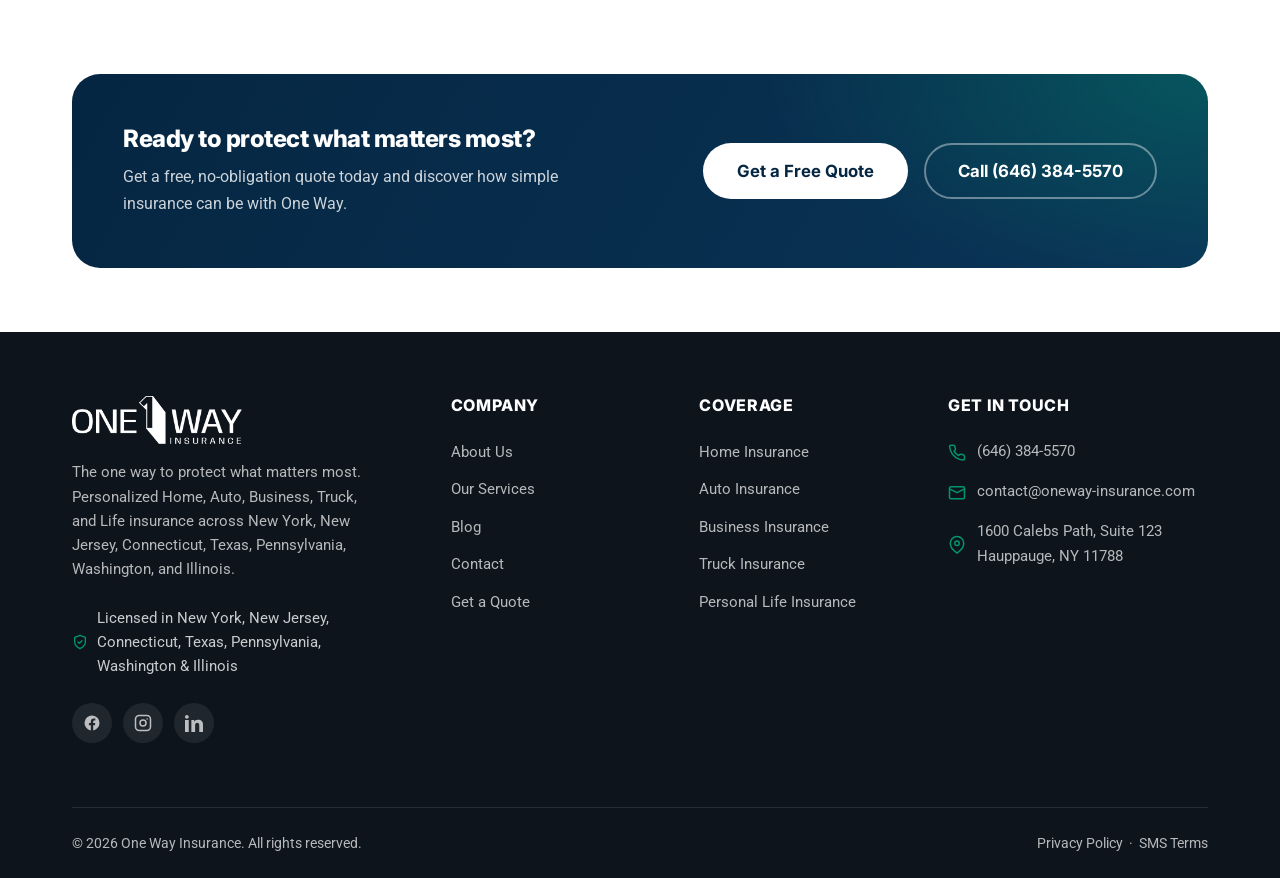
==== commit bfe922bf: "link facebook" ====
--- a/index.html
+++ b/index.html
@@ -44,7 +44,7 @@
       </div>
       <span class="topbar__states"><svg width="15" height="15" viewBox="0 0 24 24" fill="none" stroke="currentColor" stroke-width="2" stroke-linecap="round" stroke-linejoin="round"><path d="M12 22s8-4 8-10V5l-8-3-8 3v7c0 6 8 10 8 10z"/></svg> Licensed in NY · NJ · CT · TX · PA · WA · IL</span>
         <div class="topbar__social" aria-label="Social media">
-        <a href="#" aria-label="Facebook"><svg width="16" height="16" viewBox="0 0 24 24" fill="currentColor"><path d="M22 12a10 10 0 1 0-11.56 9.88v-6.99H7.9V12h2.54V9.8c0-2.5 1.49-3.89 3.78-3.89 1.09 0 2.24.2 2.24.2v2.46h-1.26c-1.24 0-1.63.77-1.63 1.56V12h2.78l-.44 2.89h-2.34v6.99A10 10 0 0 0 22 12z"/></svg></a>
+        <a href="https://www.facebook.com/share/18oj3q9VRV/" target="_blank" rel="noopener" aria-label="Facebook"><svg width="16" height="16" viewBox="0 0 24 24" fill="currentColor"><path d="M22 12a10 10 0 1 0-11.56 9.88v-6.99H7.9V12h2.54V9.8c0-2.5 1.49-3.89 3.78-3.89 1.09 0 2.24.2 2.24.2v2.46h-1.26c-1.24 0-1.63.77-1.63 1.56V12h2.78l-.44 2.89h-2.34v6.99A10 10 0 0 0 22 12z"/></svg></a>
         <a href="https://www.instagram.com/1way_insurance/" target="_blank" rel="noopener" aria-label="Instagram"><svg width="16" height="16" viewBox="0 0 24 24" fill="none" stroke="currentColor" stroke-width="2"><rect x="2" y="2" width="20" height="20" rx="5"/><circle cx="12" cy="12" r="4"/><circle cx="17.5" cy="6.5" r="1" fill="currentColor" stroke="none"/></svg></a>
         <a href="#" aria-label="LinkedIn"><svg width="16" height="16" viewBox="0 0 24 24" fill="currentColor"><path d="M4.98 3.5A2.5 2.5 0 1 1 0 3.5a2.5 2.5 0 0 1 4.98 0zM0 8h5v16H0V8zm7.5 0h4.78v2.2h.07c.67-1.2 2.3-2.46 4.73-2.46C22 7.74 24 10 24 14.1V24h-5v-8.9c0-2.12-.76-3.57-2.66-3.57-1.45 0-2.31.97-2.69 1.91-.14.34-.17.81-.17 1.28V24h-5V8z"/></svg></a>
       </div>
@@ -460,7 +460,7 @@
           <p>The one way to protect what matters most. Personalized Home, Auto, Business, Truck, and Life insurance across New York, New Jersey, Connecticut, Texas, Pennsylvania, Washington, and Illinois.</p>
           <p class="footer-license"><svg width="16" height="16" viewBox="0 0 24 24" fill="none" stroke="currentColor" stroke-width="2" stroke-linecap="round" stroke-linejoin="round"><path d="M12 22s8-4 8-10V5l-8-3-8 3v7c0 6 8 10 8 10z"/><path d="m9 12 2 2 4-4"/></svg> Licensed in New York, New Jersey, Connecticut, Texas, Pennsylvania, Washington &amp; Illinois</p>
           <div class="footer-social" aria-label="Social media">
-            <a href="#" aria-label="Facebook"><svg width="18" height="18" viewBox="0 0 24 24" fill="currentColor"><path d="M22 12a10 10 0 1 0-11.56 9.88v-6.99H7.9V12h2.54V9.8c0-2.5 1.49-3.89 3.78-3.89 1.09 0 2.24.2 2.24.2v2.46h-1.26c-1.24 0-1.63.77-1.63 1.56V12h2.78l-.44 2.89h-2.34v6.99A10 10 0 0 0 22 12z"/></svg></a>
+            <a href="https://www.facebook.com/share/18oj3q9VRV/" target="_blank" rel="noopener" aria-label="Facebook"><svg width="18" height="18" viewBox="0 0 24 24" fill="currentColor"><path d="M22 12a10 10 0 1 0-11.56 9.88v-6.99H7.9V12h2.54V9.8c0-2.5 1.49-3.89 3.78-3.89 1.09 0 2.24.2 2.24.2v2.46h-1.26c-1.24 0-1.63.77-1.63 1.56V12h2.78l-.44 2.89h-2.34v6.99A10 10 0 0 0 22 12z"/></svg></a>
             <a href="https://www.instagram.com/1way_insurance/" target="_blank" rel="noopener" aria-label="Instagram"><svg width="18" height="18" viewBox="0 0 24 24" fill="none" stroke="currentColor" stroke-width="2"><rect x="2" y="2" width="20" height="20" rx="5"/><circle cx="12" cy="12" r="4"/><circle cx="17.5" cy="6.5" r="1" fill="currentColor" stroke="none"/></svg></a>
             <a href="#" aria-label="LinkedIn"><svg width="18" height="18" viewBox="0 0 24 24" fill="currentColor"><path d="M4.98 3.5A2.5 2.5 0 1 1 0 3.5a2.5 2.5 0 0 1 4.98 0zM0 8h5v16H0V8zm7.5 0h4.78v2.2h.07c.67-1.2 2.3-2.46 4.73-2.46C22 7.74 24 10 24 14.1V24h-5v-8.9c0-2.12-.76-3.57-2.66-3.57-1.45 0-2.31.97-2.69 1.91-.14.34-.17.81-.17 1.28V24h-5V8z"/></svg></a>
           </div>
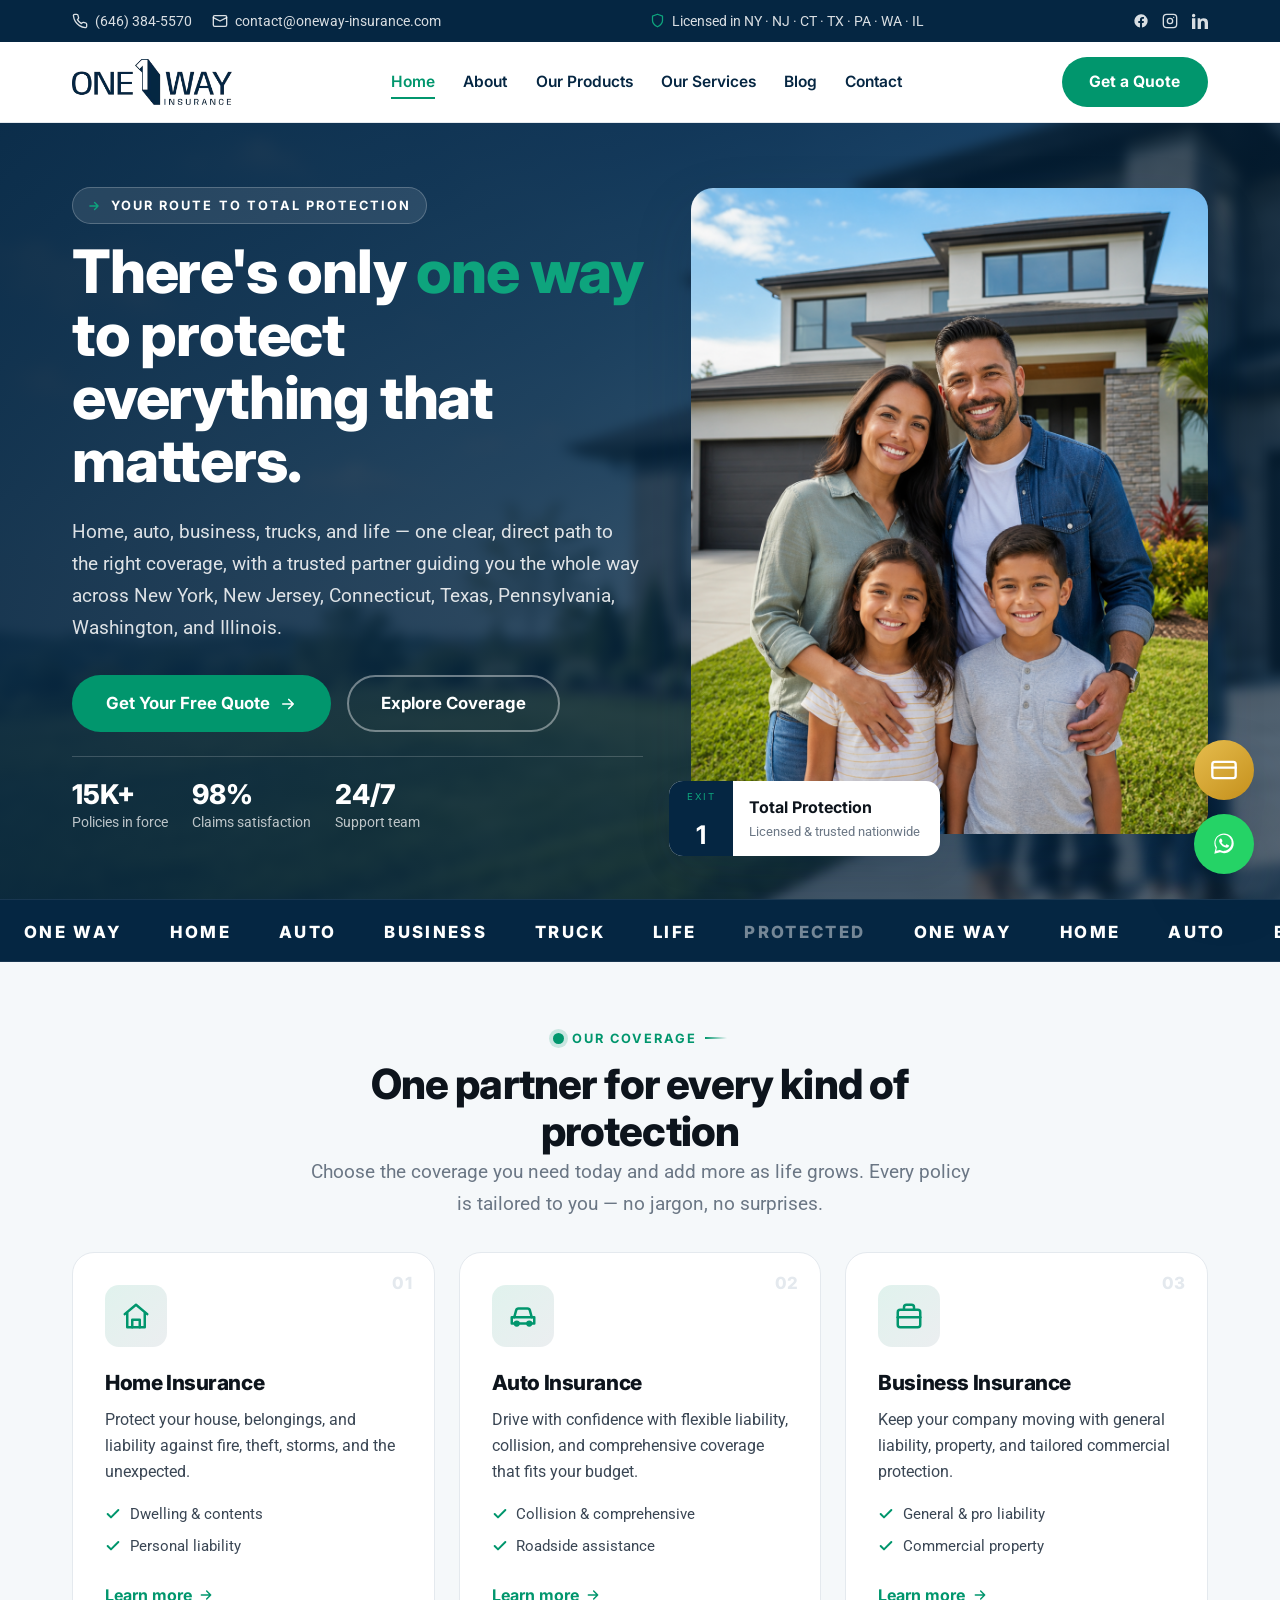
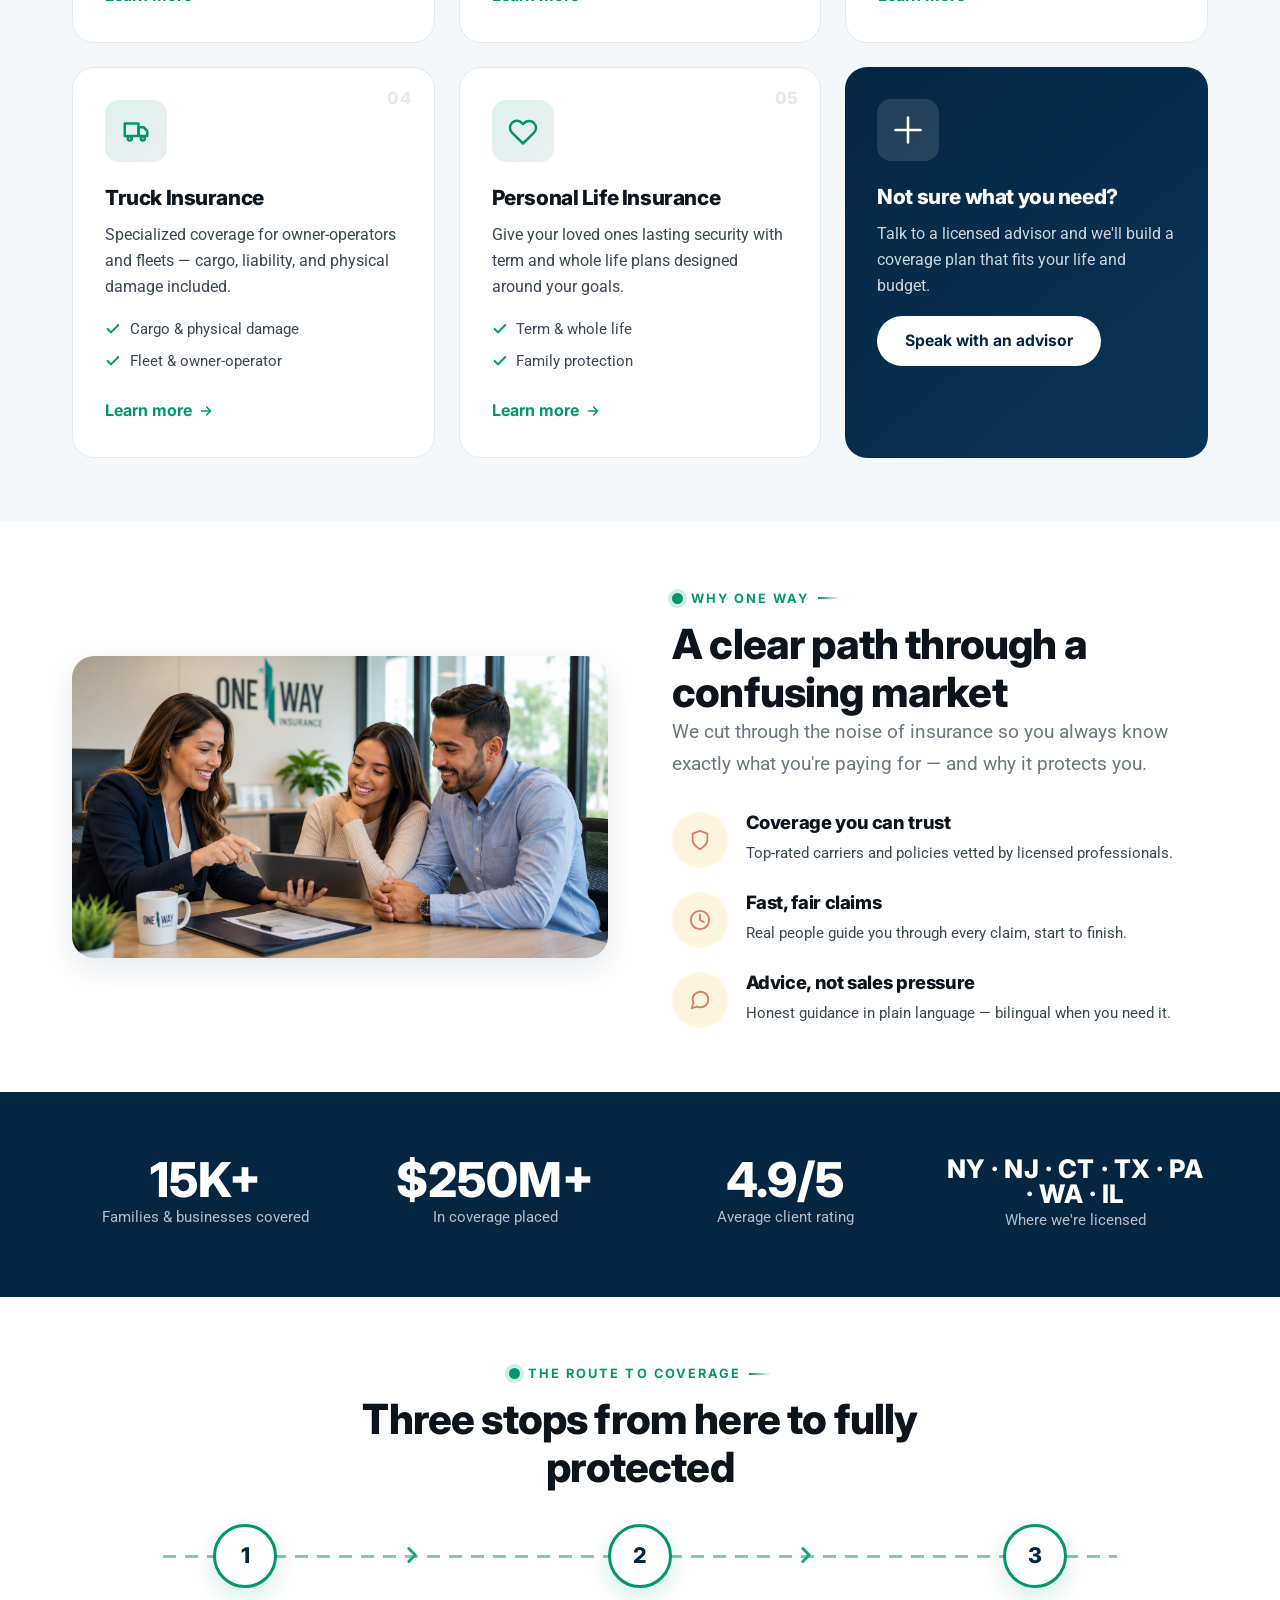
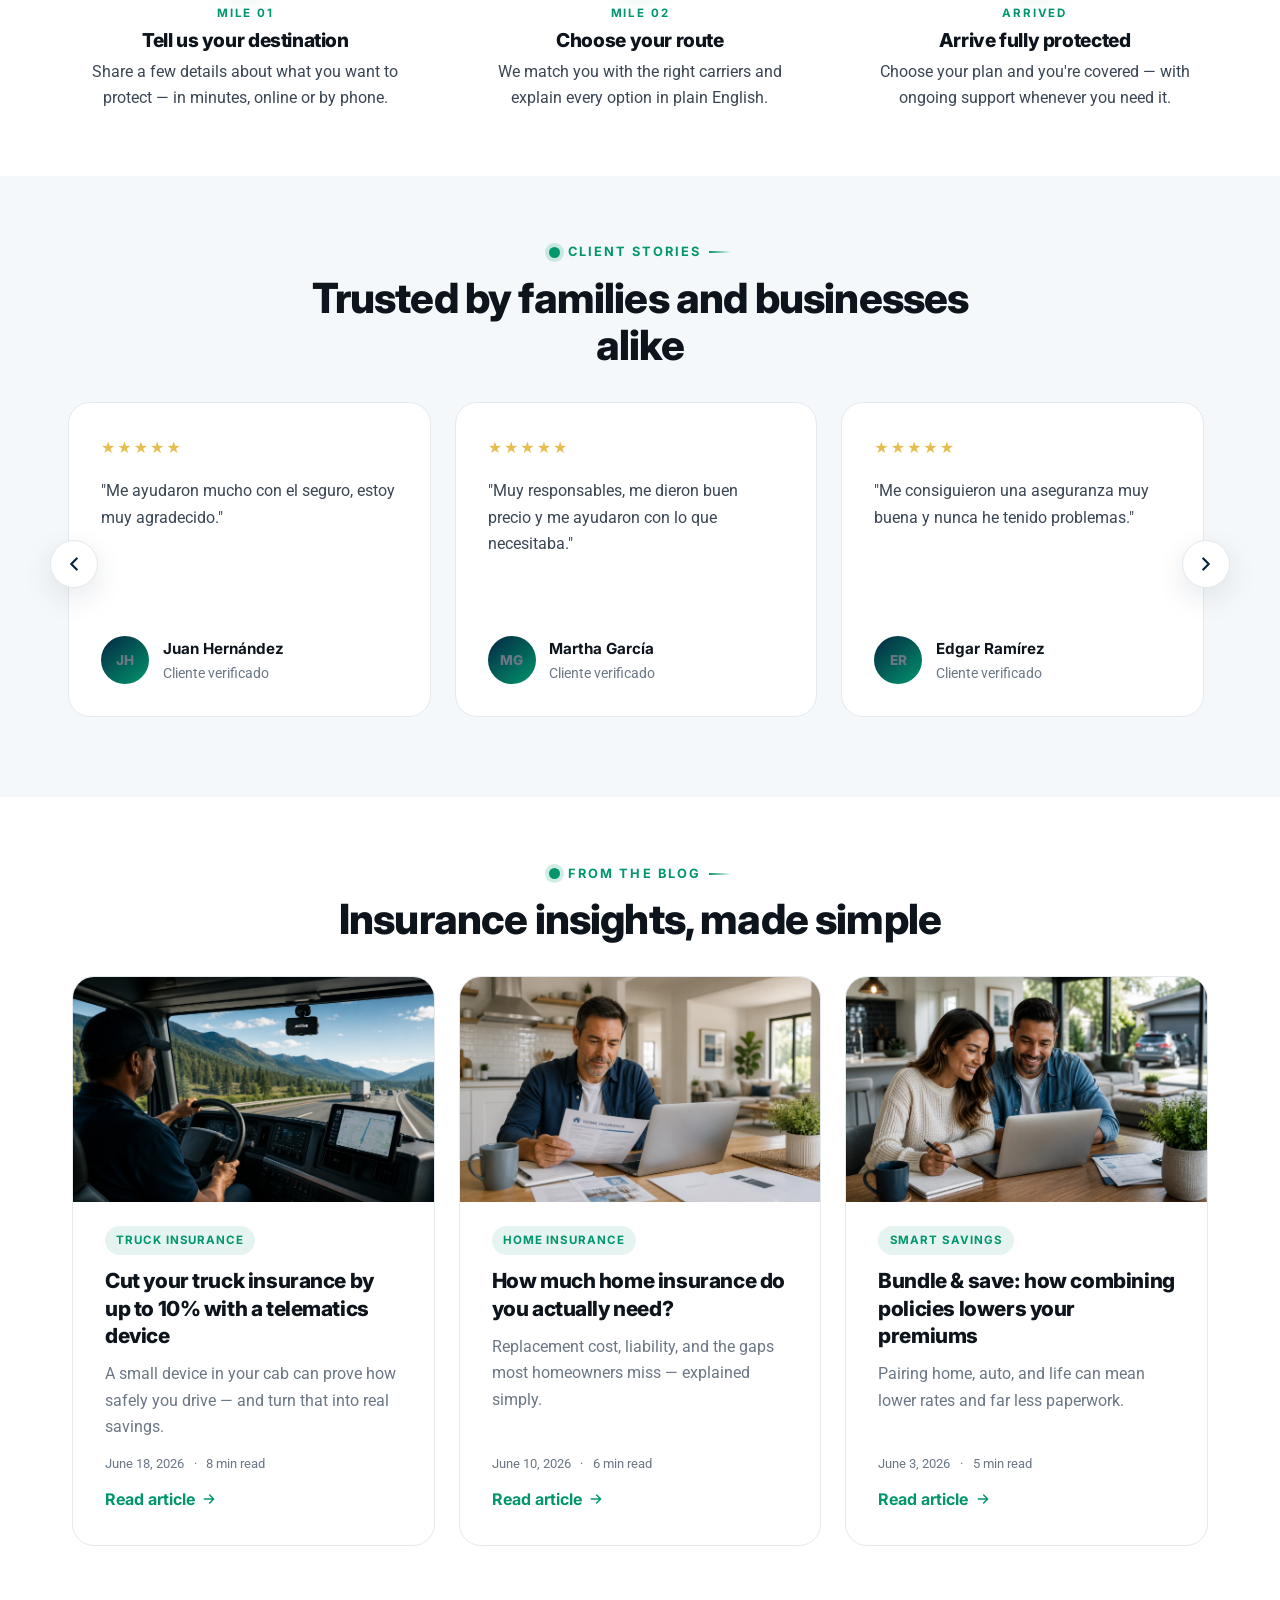
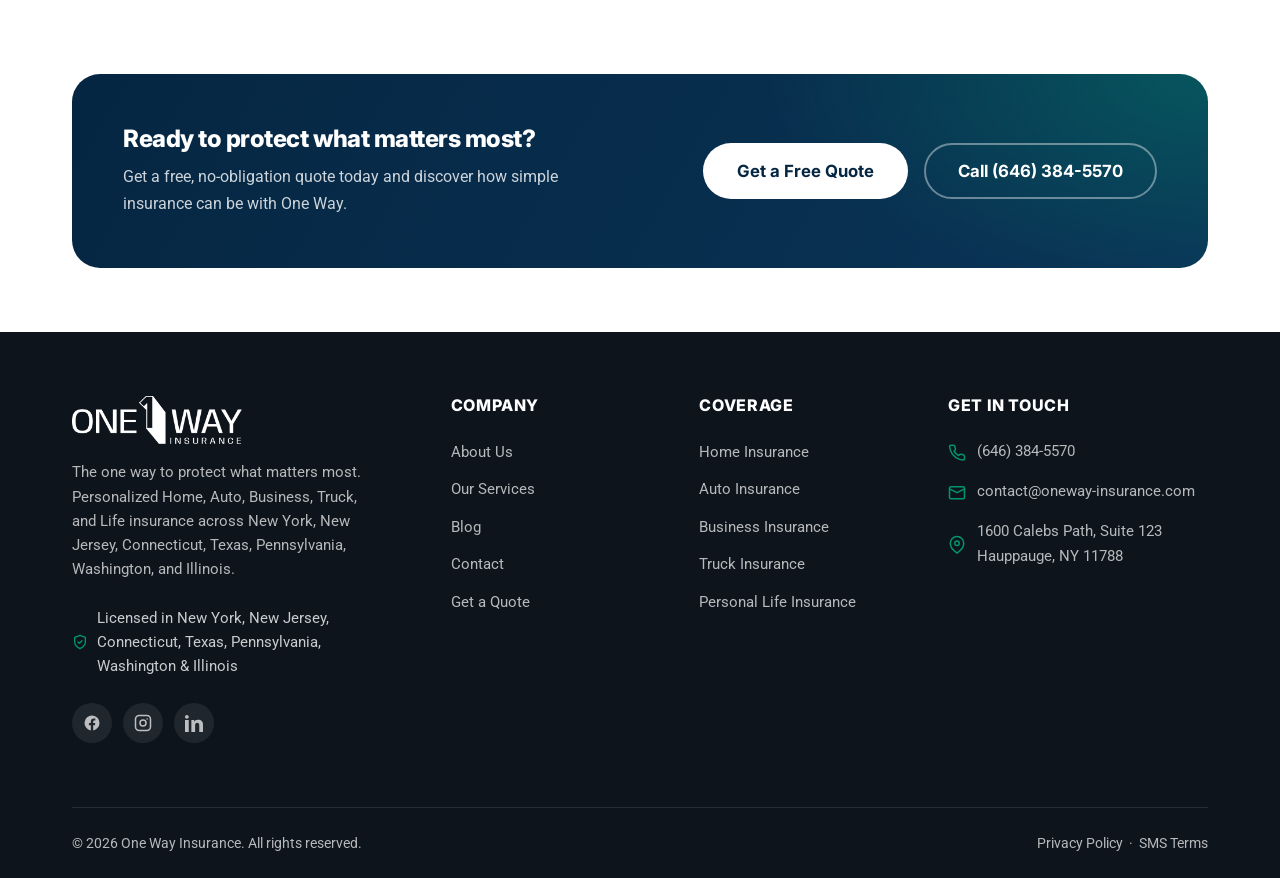
==== commit 54a70dd2: "link de pago" ====
--- a/index.html
+++ b/index.html
@@ -517,7 +517,7 @@
   <!-- ===================== FLOATING ACTION BUTTONS ===================== -->
   <div class="fab-stack">
     <!-- Payment button — TODO: replace href="#" with your payment link -->
-    <a class="fab fab--pay" id="payment-button" href="#" aria-label="Make a payment">
+    <a class="fab fab--pay" id="payment-button" href="https://oneway-insurance.epaypolicy.com/" target="_blank" rel="noopener" aria-label="Make a payment">
       <svg viewBox="0 0 24 24" fill="none" stroke="currentColor" stroke-width="2" stroke-linecap="round" stroke-linejoin="round"><rect x="2" y="5" width="20" height="14" rx="2"/><path d="M2 10h20"/></svg>
       <span class="fab__label">Make a Payment</span>
     </a>
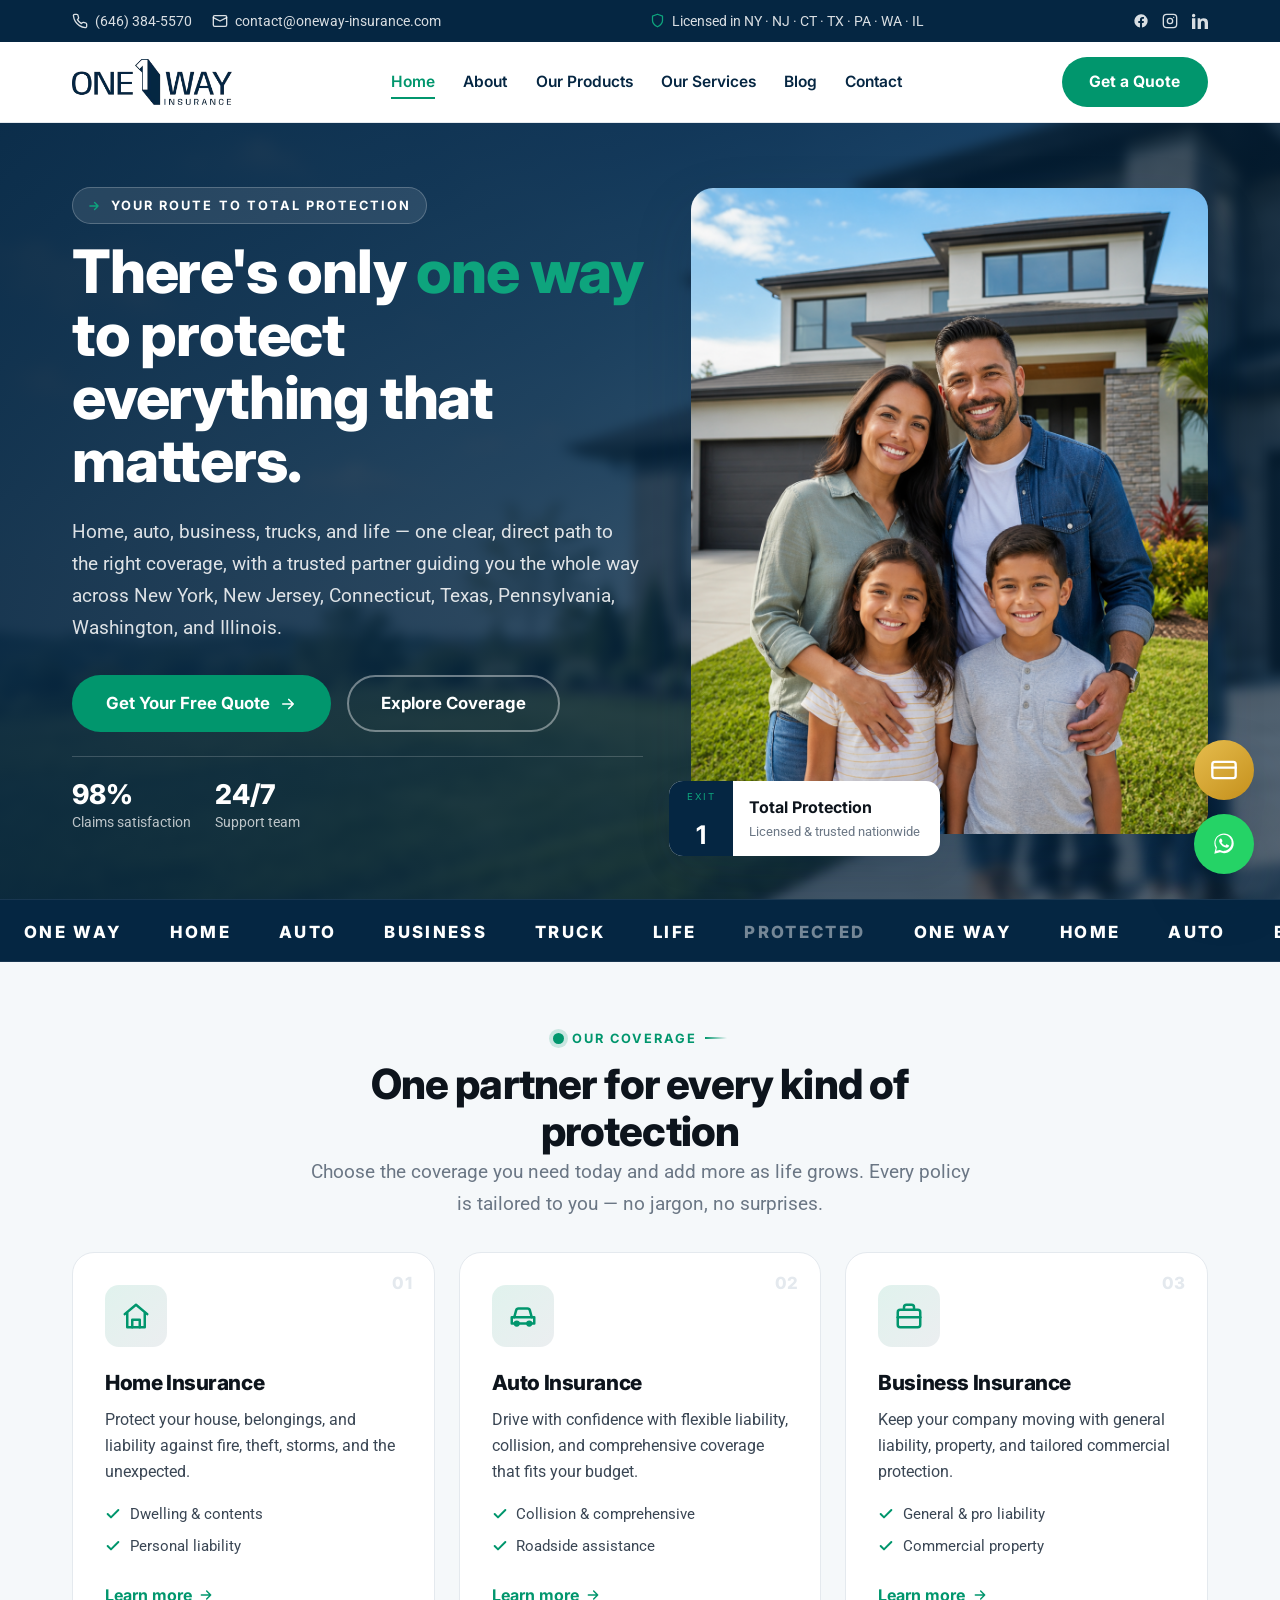
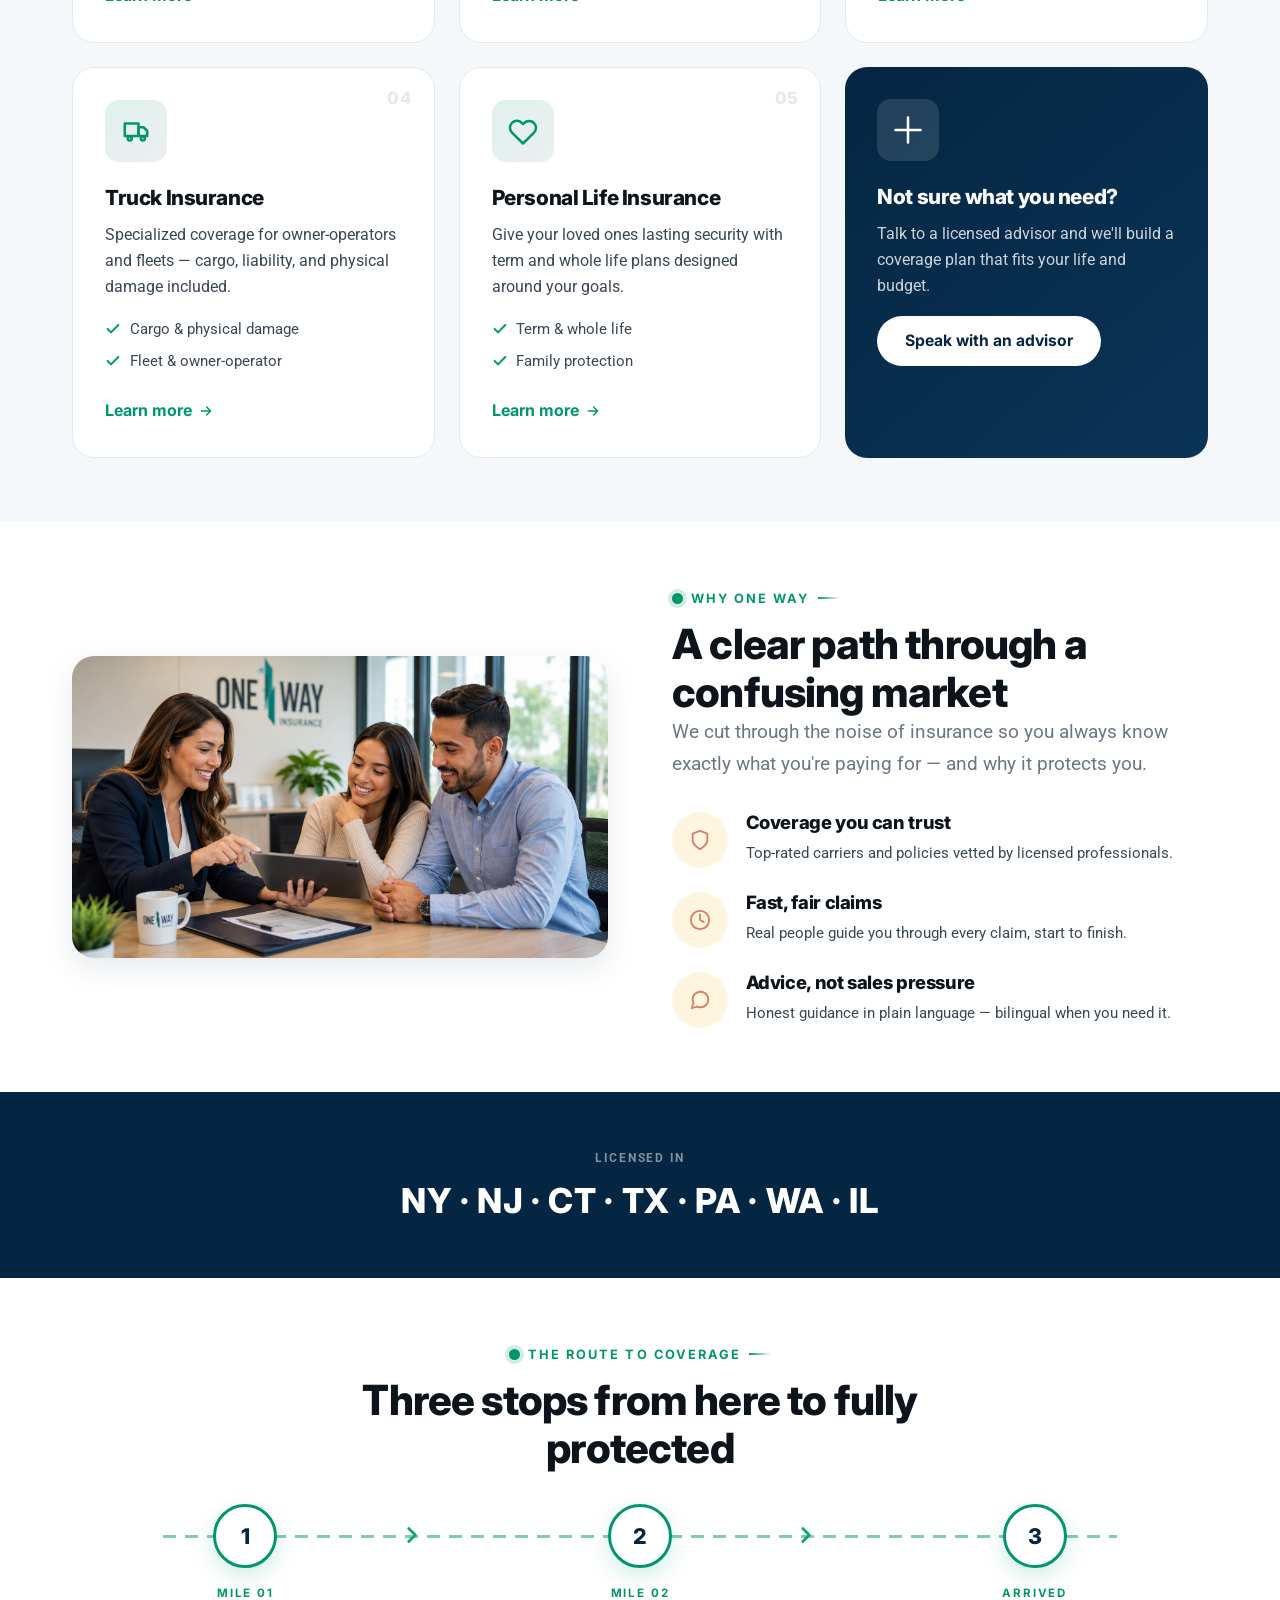
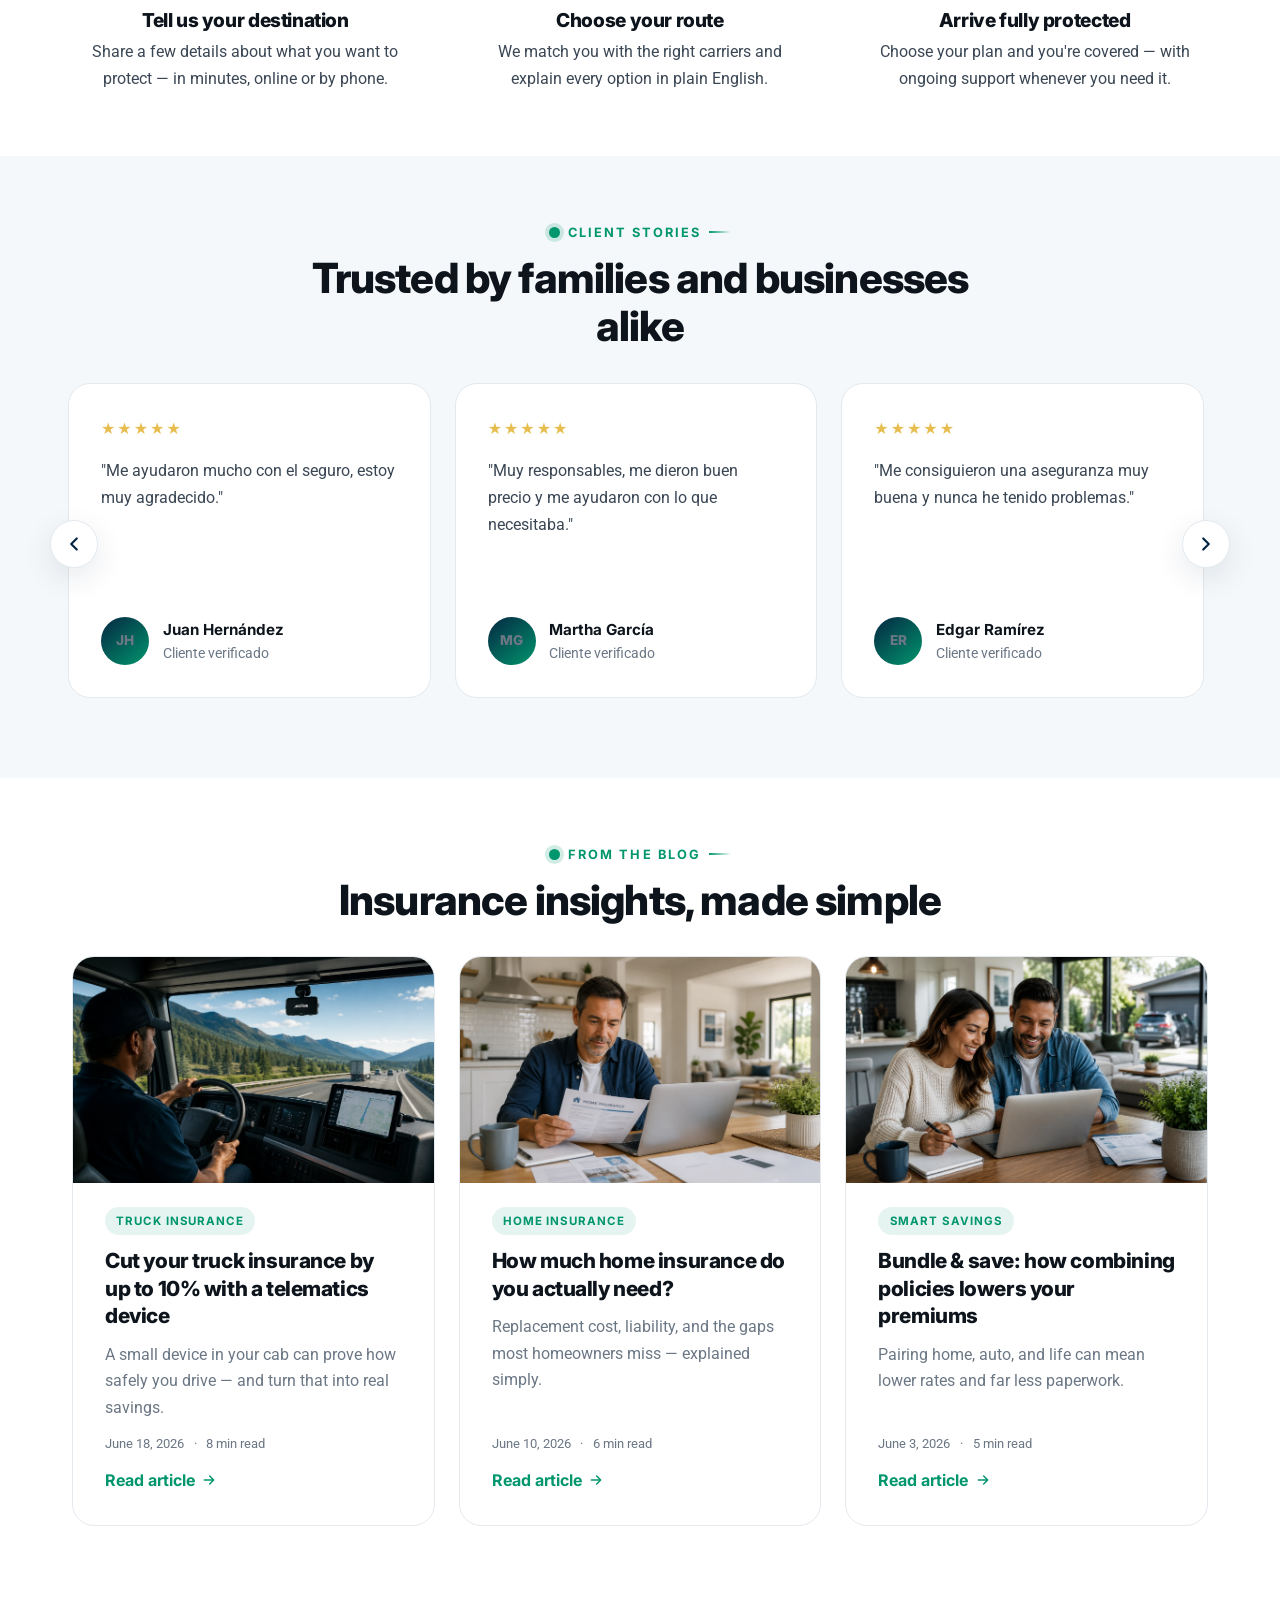
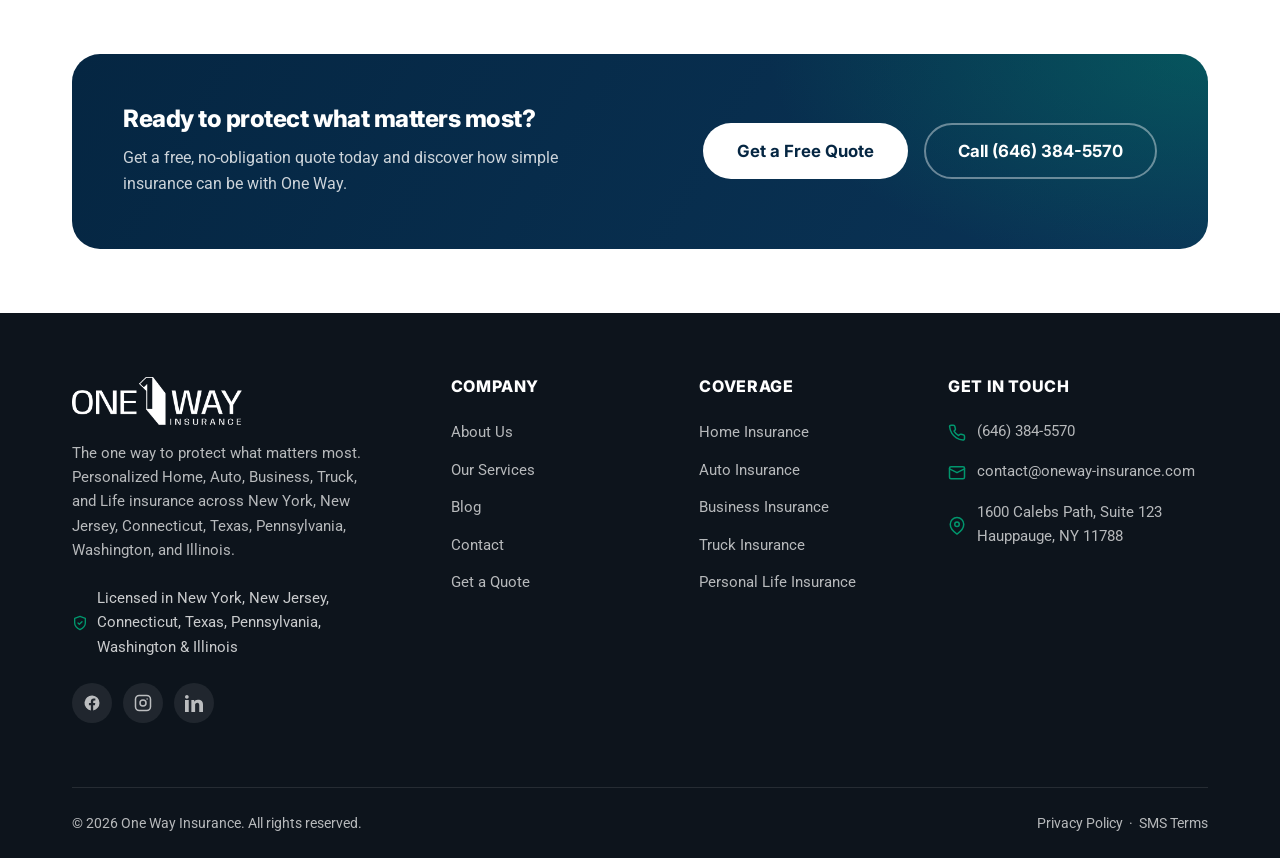
==== commit a528f13f: "Update licensed states section" ====
--- a/index.html
+++ b/index.html
@@ -97,7 +97,6 @@
           </div>
 
           <div class="hero__trust">
-            <div class="hero__stat"><strong>15K+</strong><span>Policies in force</span></div>
             <div class="hero__stat"><strong>98%</strong><span>Claims satisfaction</span></div>
             <div class="hero__stat"><strong>24/7</strong><span>Support team</span></div>
           </div>
@@ -262,13 +261,11 @@
     </section>
 
     <!-- ===================== STATS ===================== -->
-    <section class="section section--ink">
-      <div class="container">
-        <div class="grid grid-4">
-          <div class="stat-block" data-reveal><strong>15K+</strong><span>Families &amp; businesses covered</span></div>
-          <div class="stat-block" data-reveal data-reveal-delay="1"><strong>$250M+</strong><span>In coverage placed</span></div>
-          <div class="stat-block" data-reveal data-reveal-delay="2"><strong>4.9/5</strong><span>Average client rating</span></div>
-          <div class="stat-block stat-block--states" data-reveal data-reveal-delay="3"><strong>NY · NJ · CT · TX · PA · WA · IL</strong><span>Where we're licensed</span></div>
+    <section class="section section--ink" style="padding:3.5rem 0;">
+      <div class="container">
+        <div class="stat-block stat-block--states" data-reveal style="max-width:900px;margin:0 auto;text-align:center;">
+          <span style="display:block;font-size:.78rem;font-weight:700;letter-spacing:.14em;text-transform:uppercase;opacity:.7;margin-bottom:.65rem;">Licensed in</span>
+          <strong style="display:block;font-size:clamp(1.35rem,3vw,2.15rem);line-height:1.25;">NY · NJ · CT · TX · PA · WA · IL</strong>
         </div>
       </div>
     </section>
@@ -530,4 +527,4 @@
 
   <script src="js/main.js" defer></script>
 </body>
-</html>
+</html>
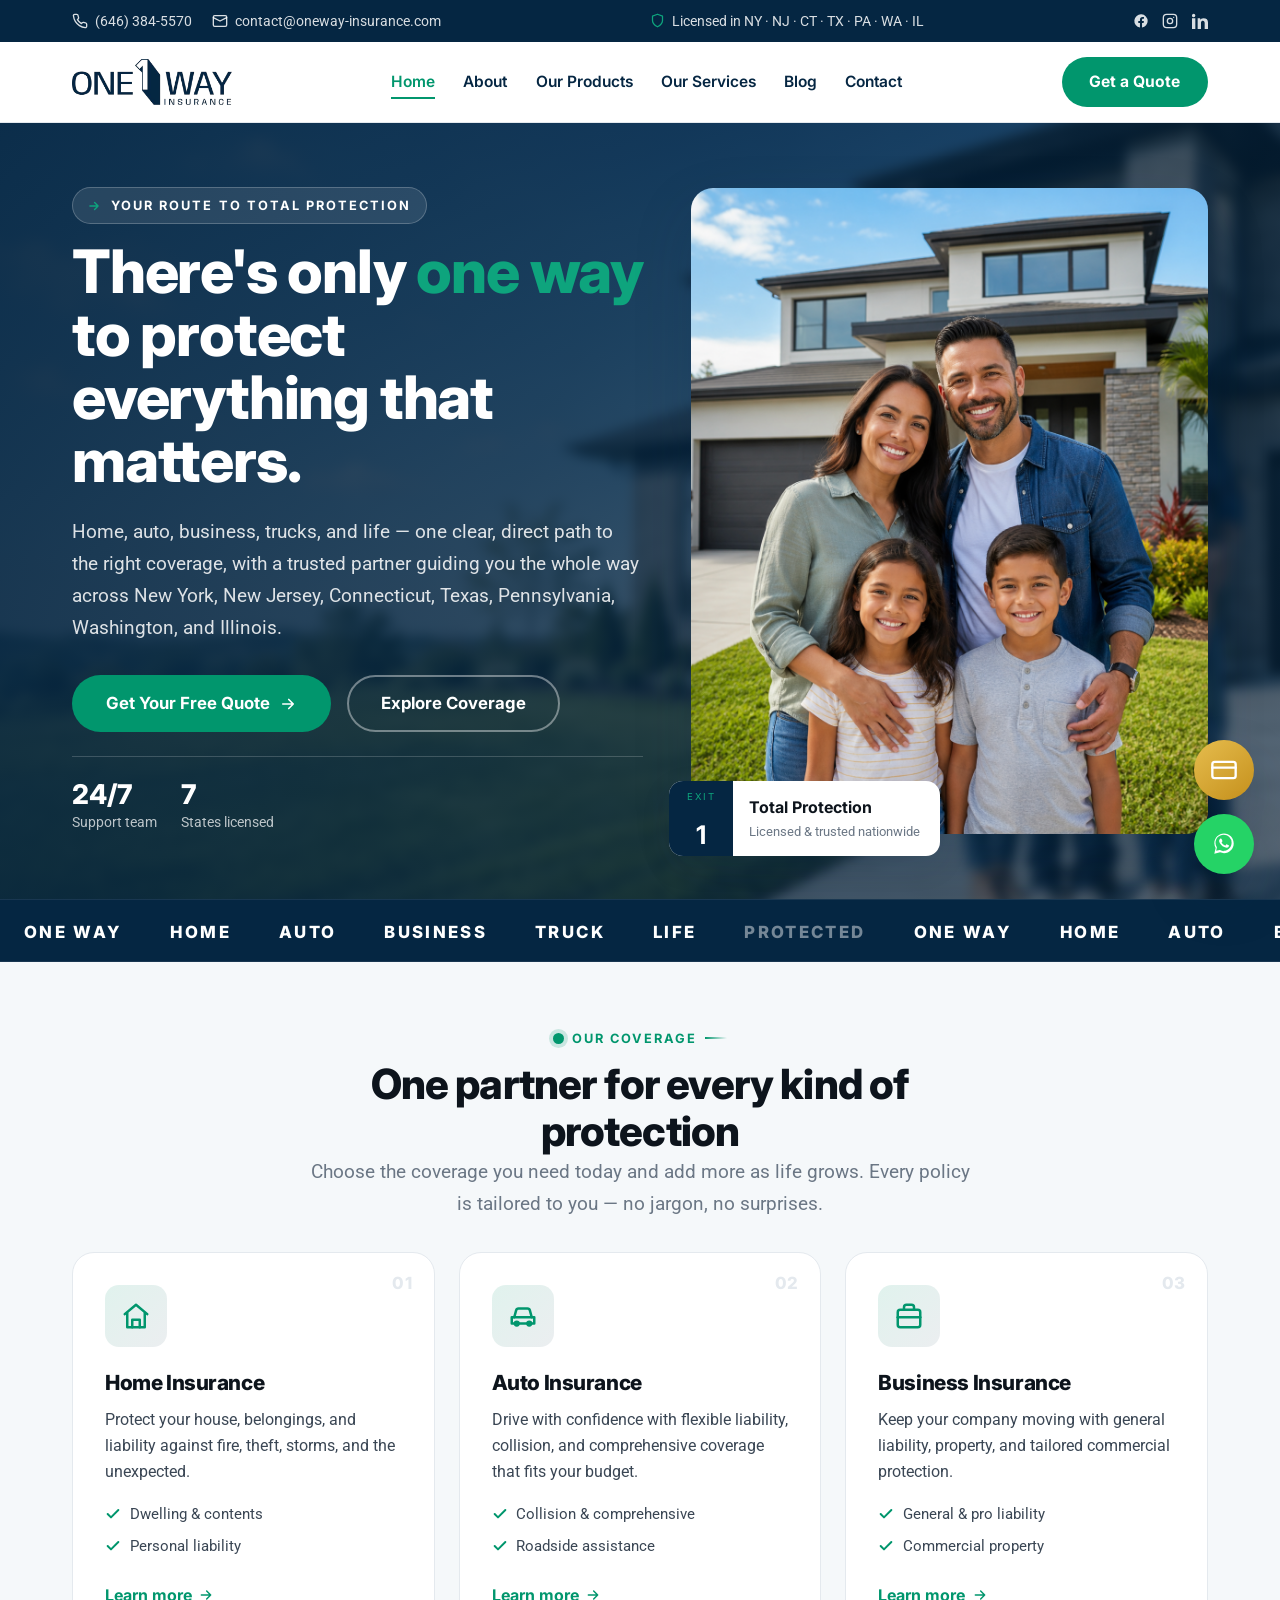
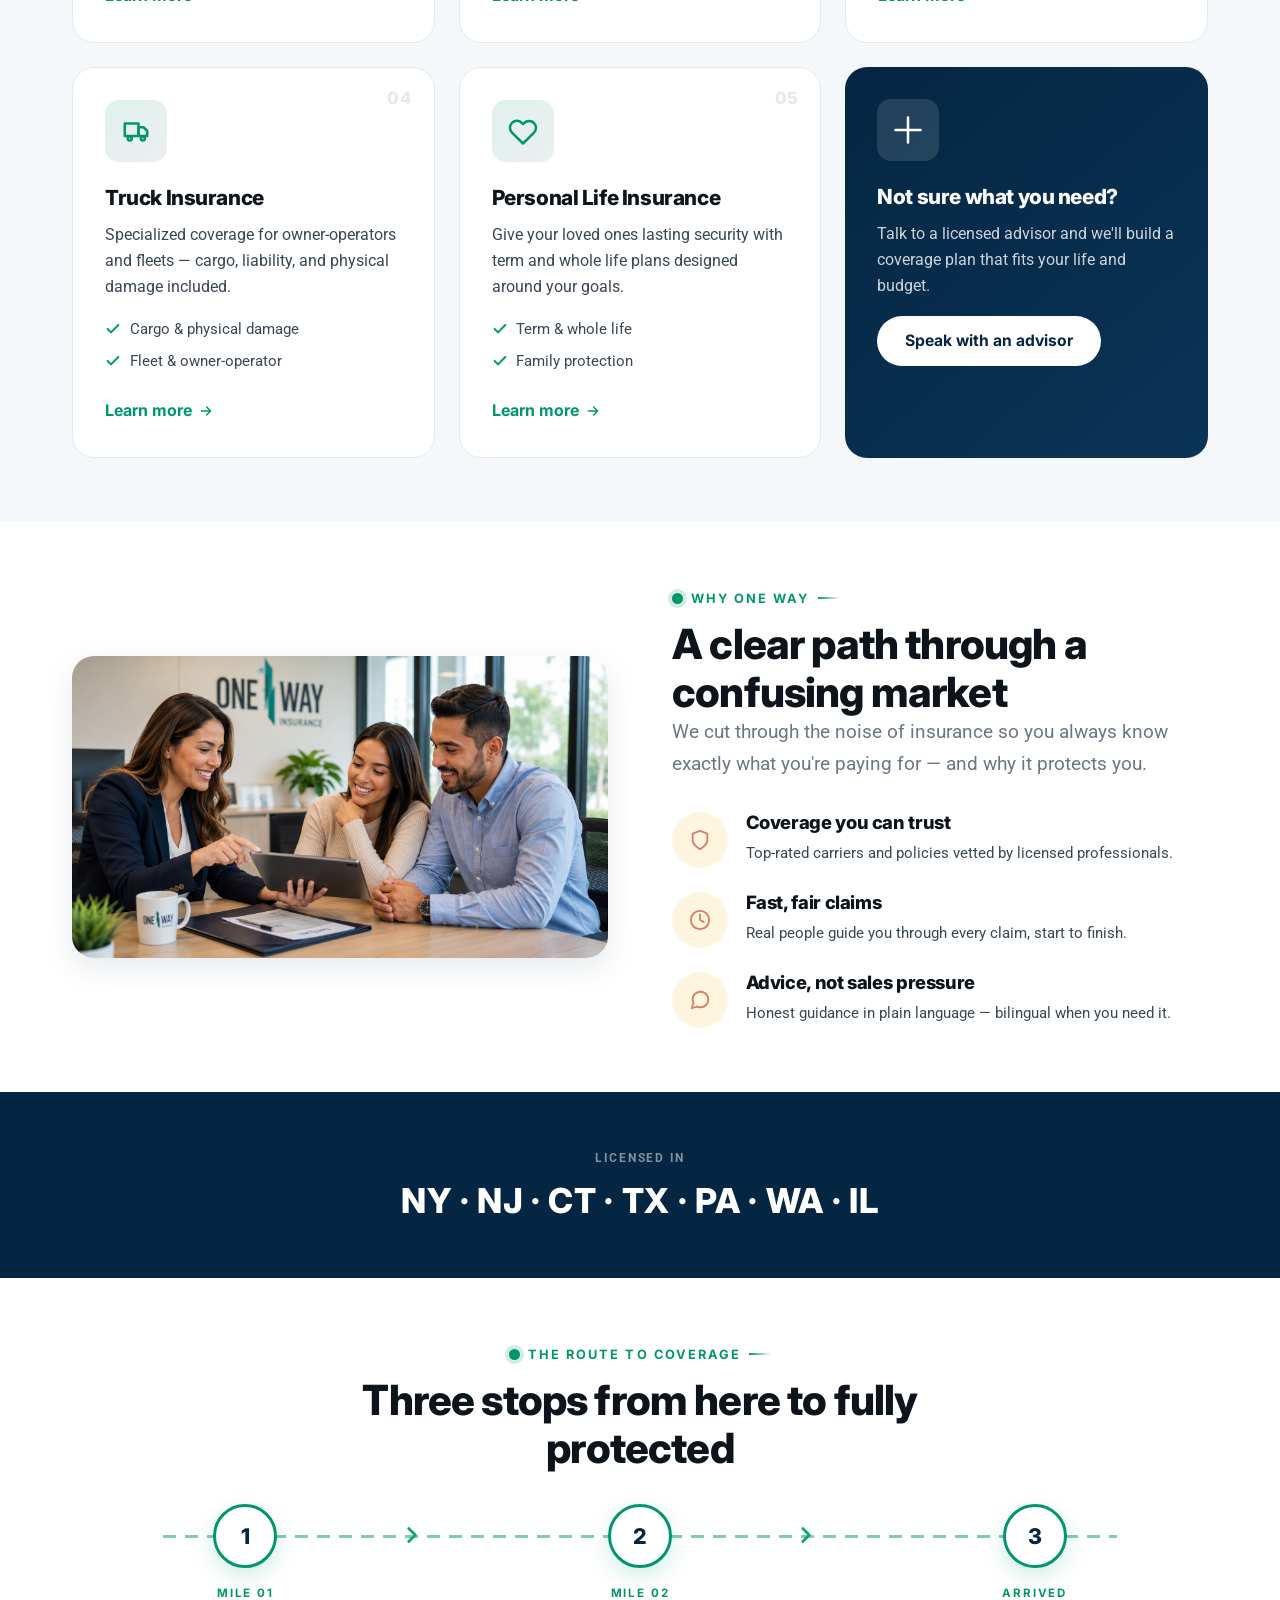
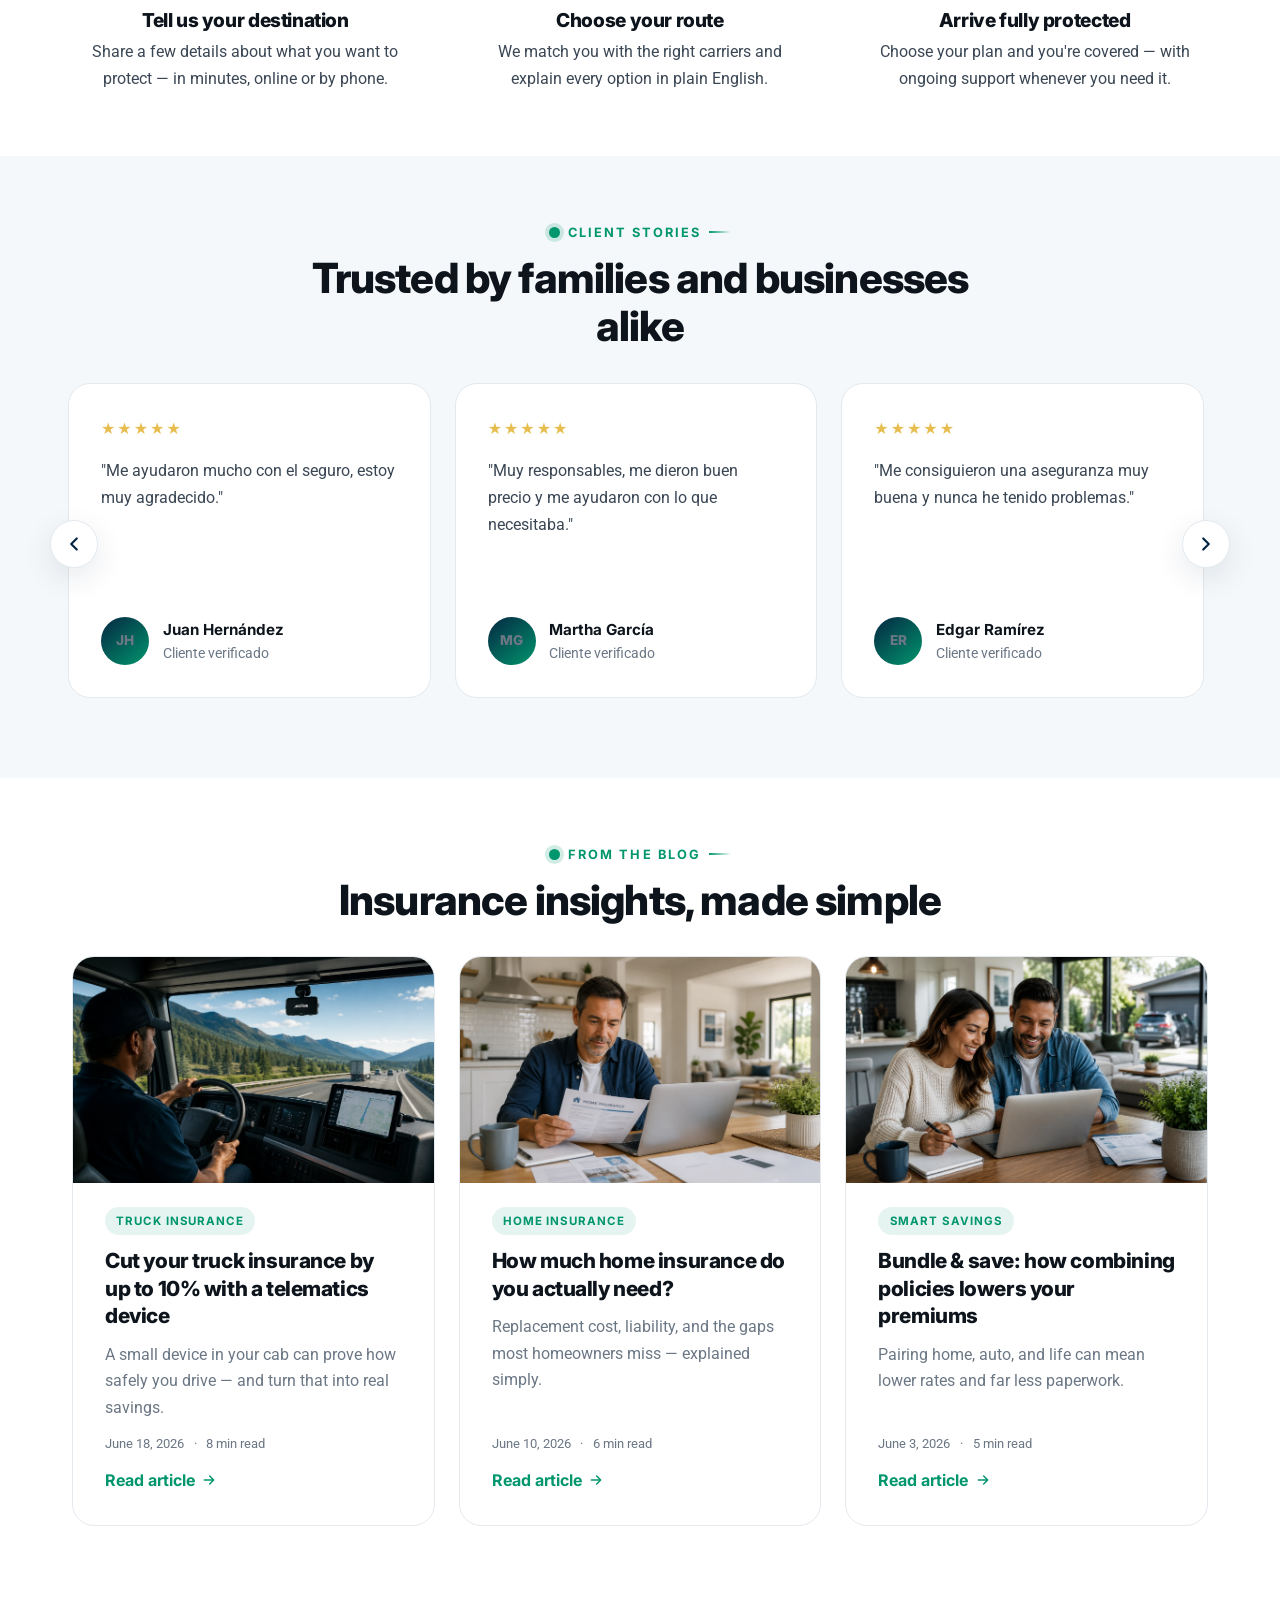
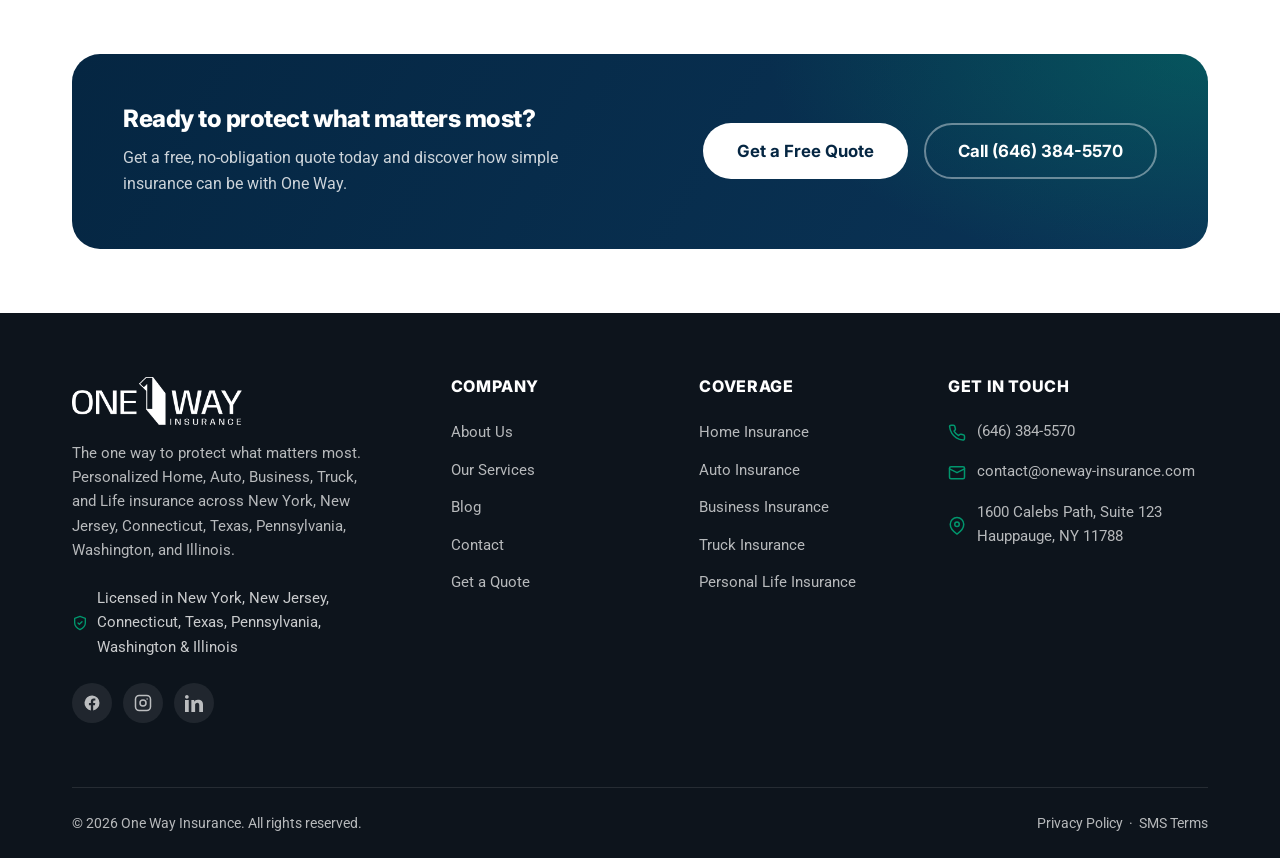
==== commit f7543b7b: "Update website adjustments" ====
--- a/index.html
+++ b/index.html
@@ -97,8 +97,8 @@
           </div>
 
           <div class="hero__trust">
-            <div class="hero__stat"><strong>98%</strong><span>Claims satisfaction</span></div>
             <div class="hero__stat"><strong>24/7</strong><span>Support team</span></div>
+            <div class="hero__stat"><strong>7</strong><span>States licensed</span></div>
           </div>
         </div>
 
